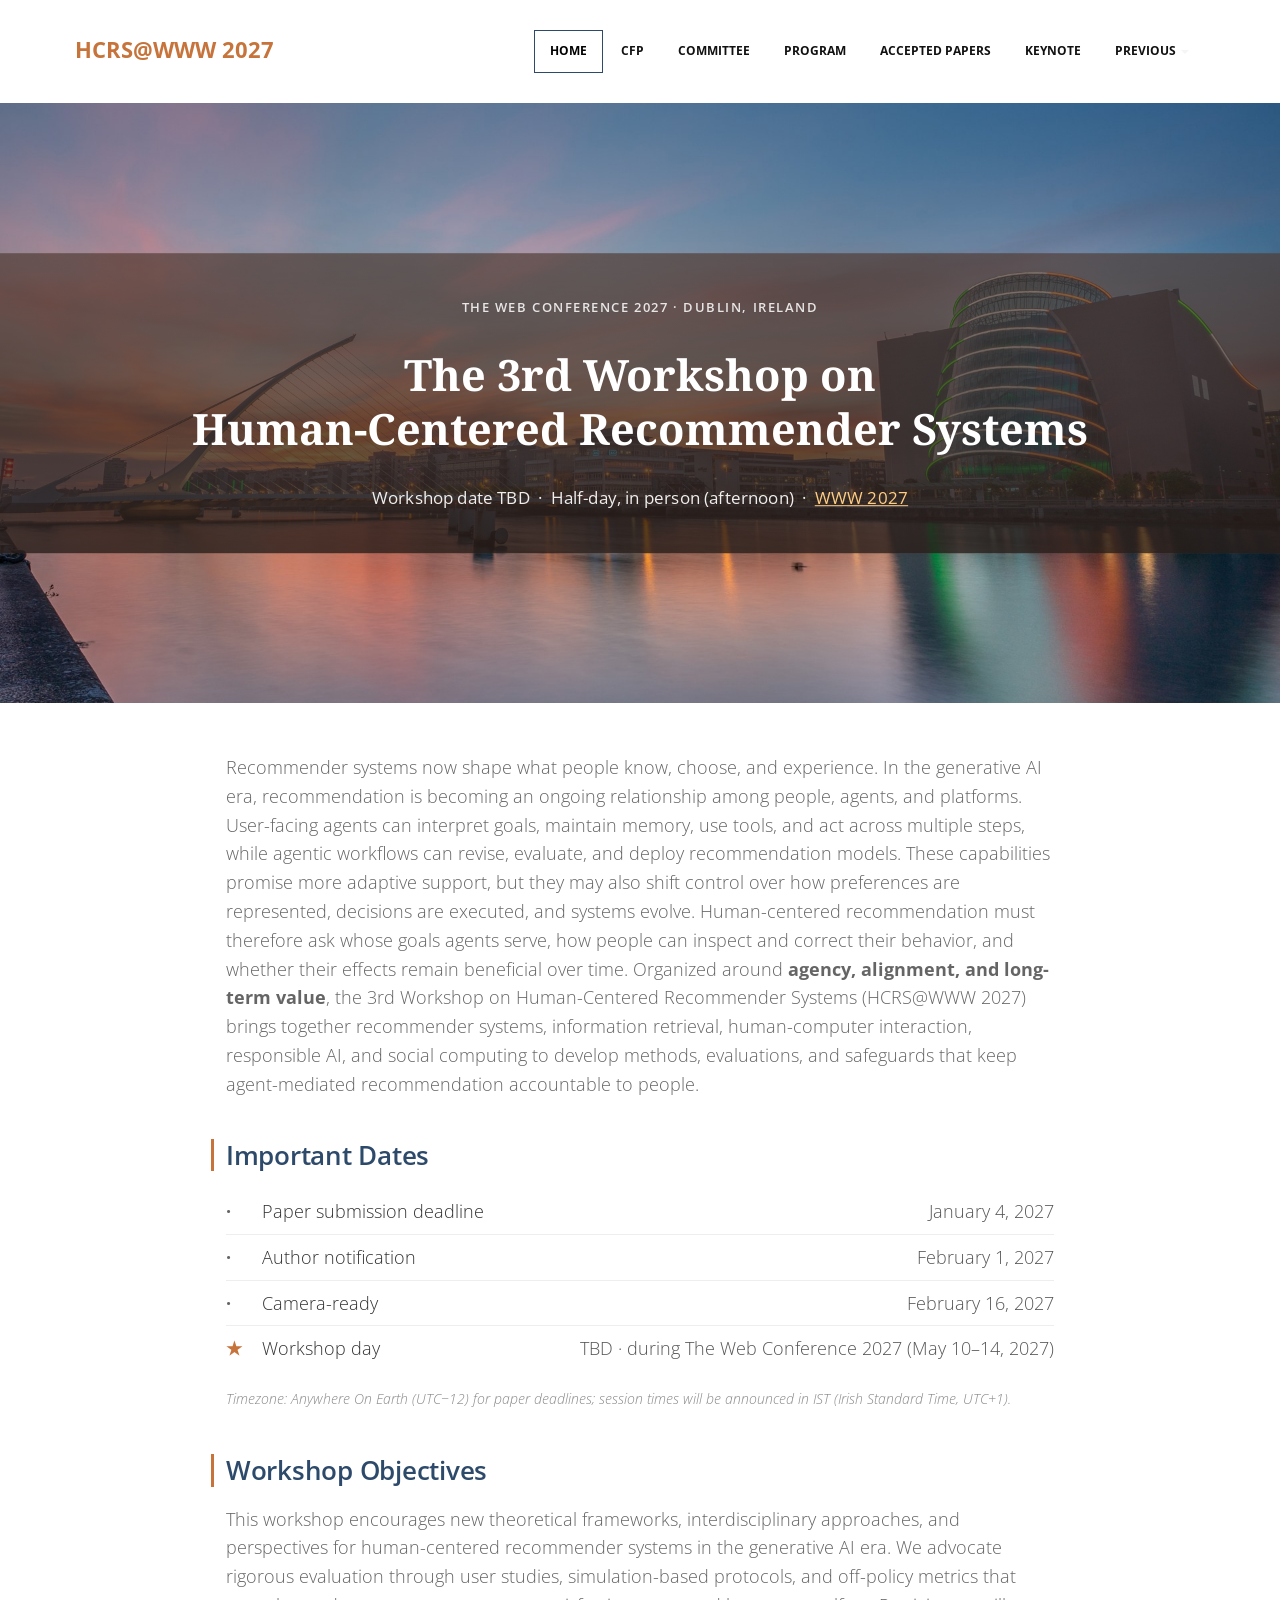
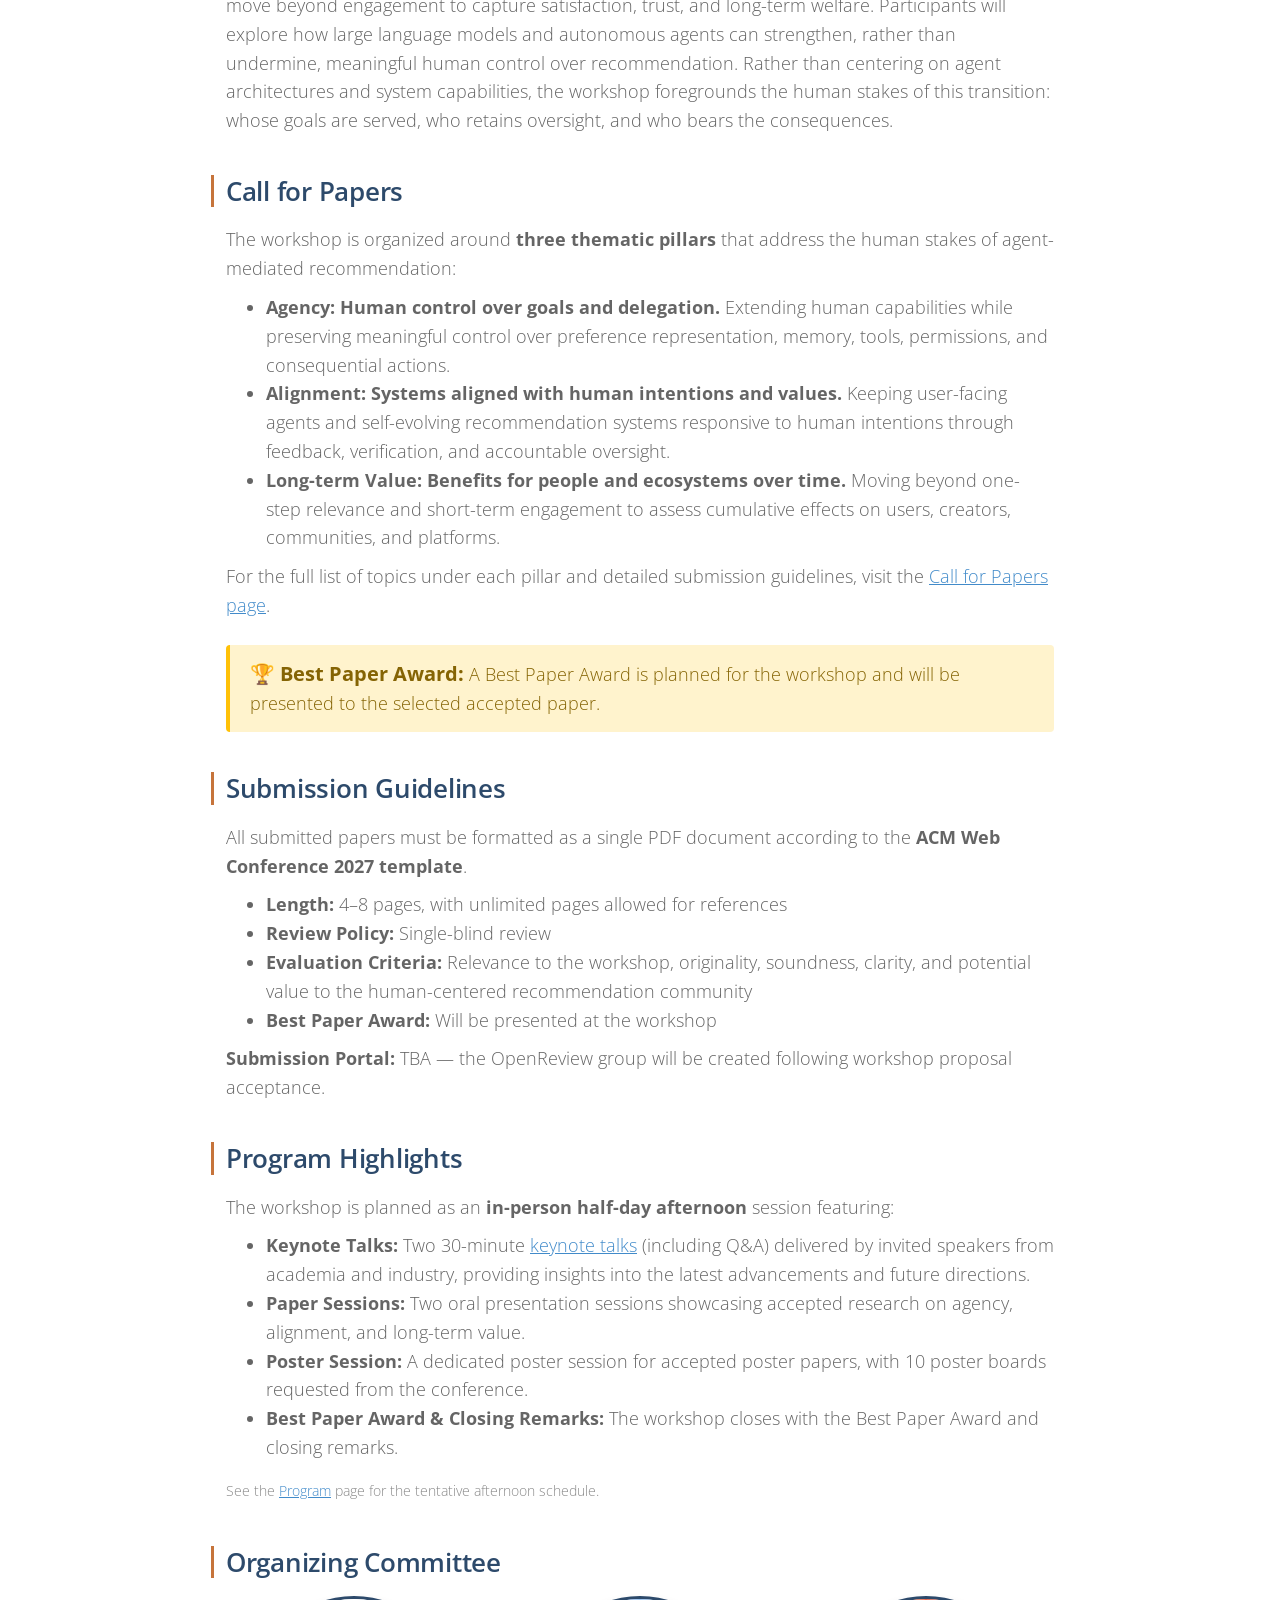
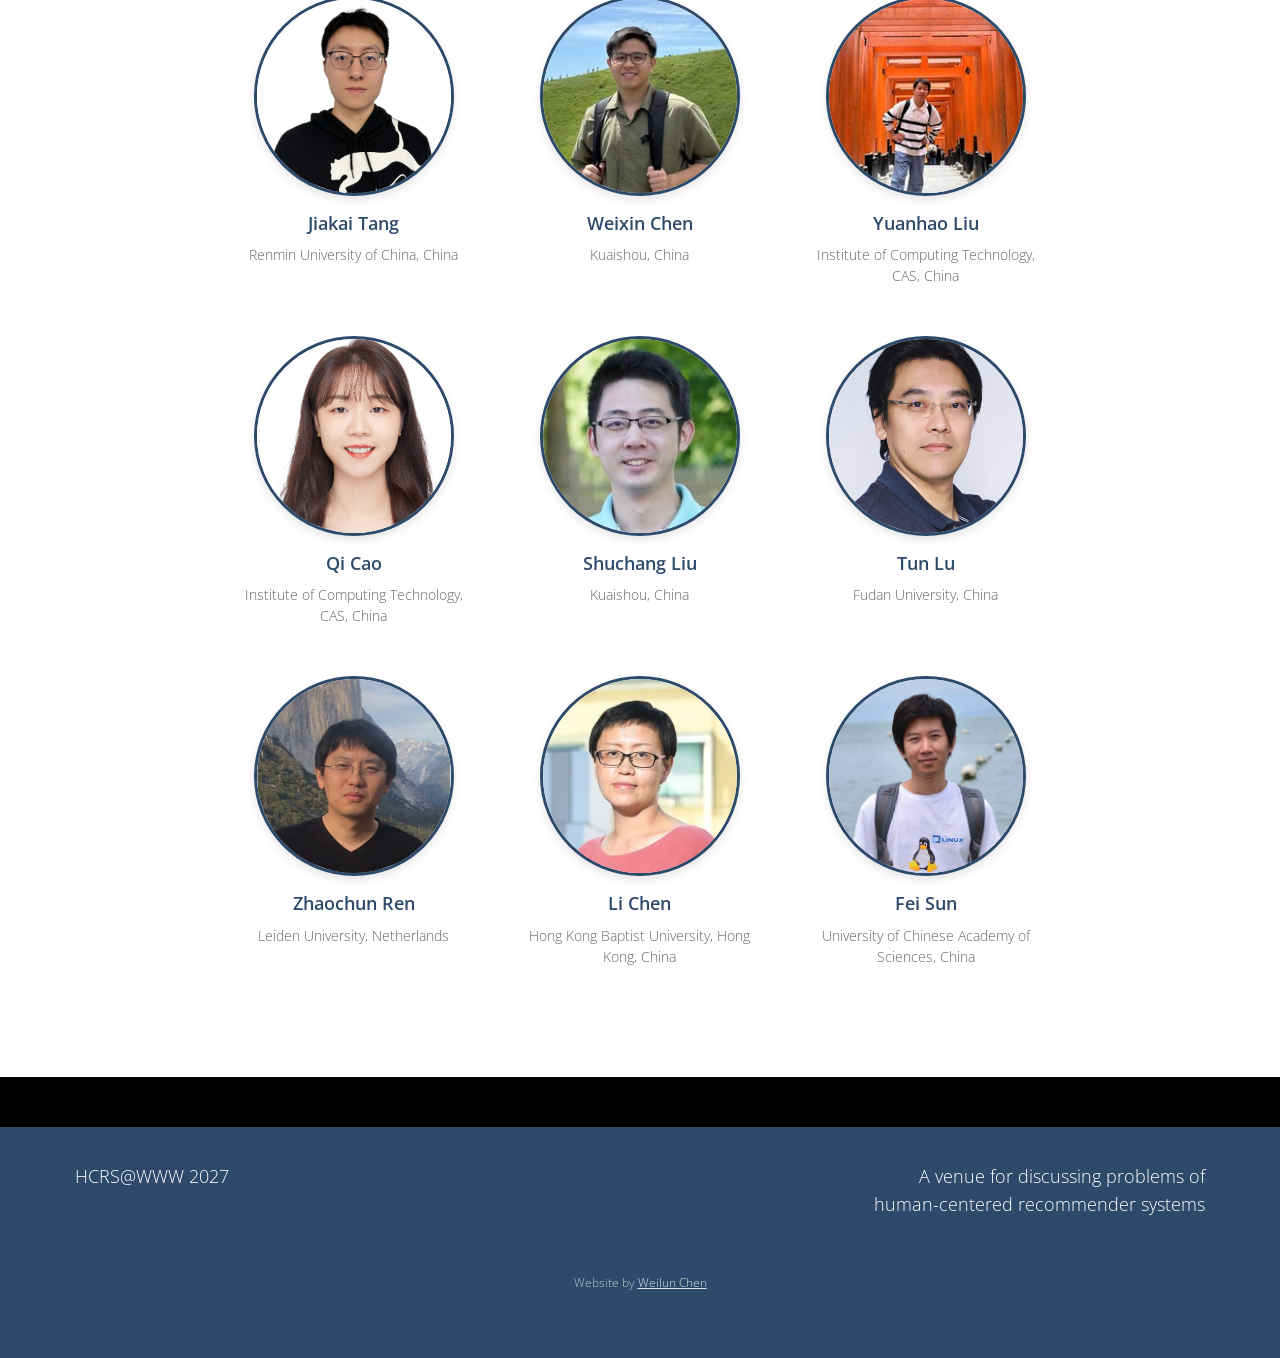
==== index.html @ 9222cc3f "Align site with updated proposal: half-day afternoon format, two named keynotes, published deadlines" ====
<!DOCTYPE html>
<html lang="en">

<head>
	<meta charset="utf-8">
	<title>HCRS@WWW 2027 - The 3rd Workshop on Human-Centered Recommender Systems</title>
	<meta name="viewport" content="width=device-width, initial-scale=1.0" />
	<meta name="robots" content="noindex, nofollow" />
	<meta name="description" content="The 3rd Workshop on Human-Centered Recommender Systems (HCRS@WWW 2027), a proposed in-person half-day afternoon workshop at The Web Conference 2027, May 10-14 2027, Dublin, Ireland. Topics: agency, alignment, and long-term value." />
	<meta name="author" content="HCRS@WWW 2027" />
	<meta property="og:title" content="HCRS@WWW 2027 - The 3rd Workshop on Human-Centered Recommender Systems" />
	<meta property="og:description" content="An in-person half-day afternoon workshop at The Web Conference 2027 in Dublin, Ireland, organized around agency, alignment, and long-term value in human-centered recommendation." />
	<meta property="og:type" content="website" />
	<meta property="og:url" content="https://hcrs2027.github.io/" />
	<meta property="og:image" content="https://hcrs2027.github.io/img/hero-beckett-bridge-dusk-full.jpg" />
	<link rel="icon" href="favicon.ico" type="image/x-icon">
	<!-- css -->
	<link rel="preconnect" href="https://fonts.googleapis.com">
	<link rel="preconnect" href="https://fonts.gstatic.com" crossorigin>
	<link rel="stylesheet" media="print" onload="this.media='all'"
		href="https://fonts.googleapis.com/css2?family=Noto+Serif:ital,wght@0,400;0,700;1,400&family=Open+Sans:wght@400;600;700&display=swap">
	<noscript><link rel="stylesheet" href="https://fonts.googleapis.com/css2?family=Noto+Serif:ital,wght@0,400;0,700;1,400&family=Open+Sans:wght@400;600;700&display=swap"></noscript>
	<link href="css/bootstrap.min.css" rel="stylesheet" />
	<link href="css/fancybox/jquery.fancybox.css" rel="stylesheet">
	<link href="css/flexslider.css" rel="stylesheet" />
	<link href="css/style.css" rel="stylesheet" />


</head>

<body class="page-home">
	<div id="wrapper">
		<!-- start header -->
		<header>
			<div class="navbar navbar-default navbar-static-top">
				<div class="container">
					<div class="navbar-header">
						<button type="button" class="navbar-toggle" data-toggle="collapse"
							data-target=".navbar-collapse">
							<span class="icon-bar"></span>
							<span class="icon-bar"></span>
							<span class="icon-bar"></span>
						</button>
						<a class="navbar-brand" href="index.html" style="color: #C6743B;">HCRS@WWW 2027</a>
					</div>
					<div class="navbar-collapse collapse ">
						<ul class="nav navbar-nav">
							<li class="active"><a href="index.html">Home</a></li>
							<li><a href="cfp.html">CfP</a></li>
							<li><a href="committee.html">Committee</a></li>

							<li><a href="program.html">Program</a></li>
							<li><a href="papers.html">Accepted Papers</a></li>
							<li><a href="keynote.html">Keynote</a></li>
							<li class="dropdown">
								<a href="#" class="dropdown-toggle" data-toggle="dropdown">Previous <b
										class="caret"></b></a>
								<ul class="dropdown-menu">
									<li><a href="https://hcrec.github.io/" target="_blank">2nd HCRS@WWW 2026</a></li>
									<li><a href="https://human-centeredrec.github.io/" target="_blank">1st
											HCRS@WWW 2025</a></li>
								</ul>
							</li>
						</ul>
					</div>
				</div>
			</div>
		</header>
		<!-- end header -->
		<section id="featured">

			<!-- Static Image Hero -->
			<div id="hero-image" class="hero-container">
				<img src="img/hero-beckett-bridge-dusk-full.jpg"
					alt="Samuel Beckett Bridge, Dublin" />
				<div class="hero-overlay">
					<div class="hero-content">
						<p class="hero-eyebrow">The Web Conference 2027 &middot; Dublin, Ireland</p>
						<h1 class="hero-title">The 3rd Workshop on<br>Human-Centered Recommender Systems</h1>
						<p class="hero-lead">Workshop date TBD &nbsp;&middot;&nbsp; Half-day, in person (afternoon) &nbsp;&middot;&nbsp; <a href="https://www2027.thewebconf.org/">WWW 2027</a></p>
					</div>
				</div>
			</div>
			<!-- end hero image -->

		</section>
		<section id="content">
			<div class="container">

				<div class="row">
					<div class="col-lg-12">
						<!-- Overview -->
						<div class="content-section" style="margin-bottom: 40px;">
							<p>
								Recommender systems now shape what people know, choose, and
								experience. In the generative AI era, recommendation is becoming
								an ongoing relationship among people, agents, and platforms.
								User-facing agents can interpret goals, maintain memory, use
								tools, and act across multiple steps, while agentic workflows can
								revise, evaluate, and deploy recommendation models. These
								capabilities promise more adaptive support, but they may also
								shift control over how preferences are represented, decisions are
								executed, and systems evolve. Human-centered recommendation must
								therefore ask whose goals agents serve, how people can inspect and
								correct their behavior, and whether their effects remain beneficial
								over time. Organized around <strong>agency, alignment, and
								long-term value</strong>, the 3rd Workshop on Human-Centered
								Recommender Systems (HCRS@WWW 2027) brings together recommender
								systems, information retrieval, human-computer interaction,
								responsible AI, and social computing to develop methods,
								evaluations, and safeguards that keep agent-mediated
								recommendation accountable to people.
							</p>
						</div>

						<!-- Important Dates -->
						<div class="content-section" style="margin-bottom: 40px;">
							<h2>Important Dates</h2>
							<ul class="dates-list">
								<li class="dates-list__item">
									<span class="dates-list__icon">&middot;</span>
									<span class="dates-list__label">Paper submission deadline</span>
									<span class="dates-list__value">January 4, 2027</span>
								</li>
								<li class="dates-list__item">
									<span class="dates-list__icon">&middot;</span>
									<span class="dates-list__label">Author notification</span>
									<span class="dates-list__value">February 1, 2027</span>
								</li>
								<li class="dates-list__item">
									<span class="dates-list__icon">&middot;</span>
									<span class="dates-list__label">Camera-ready</span>
									<span class="dates-list__value">February 16, 2027</span>
								</li>
								<li class="dates-list__item dates-list__item--star">
									<span class="dates-list__icon">&#9733;</span>
									<span class="dates-list__label">Workshop day</span>
									<span class="dates-list__value">TBD &middot; during The Web Conference 2027 (May 10&ndash;14, 2027)</span>
								</li>
							</ul>
							<p class="dates-note">
								<em>Timezone: Anywhere On Earth (UTC&minus;12) for paper deadlines; session times will be announced in IST (Irish Standard Time, UTC+1).</em>
							</p>
						</div>

						<!-- Workshop Objectives -->
						<div class="content-section" style="margin-bottom: 40px;">
							<h2>Workshop Objectives</h2>
							<p>
								This workshop encourages new theoretical frameworks,
								interdisciplinary approaches, and perspectives for human-centered
								recommender systems in the generative AI era. We advocate rigorous
								evaluation through user studies, simulation-based protocols, and
								off-policy metrics that move beyond engagement to capture
								satisfaction, trust, and long-term welfare. Participants will
								explore how large language models and autonomous agents can
								strengthen, rather than undermine, meaningful human control over
								recommendation. Rather than centering on agent architectures and
								system capabilities, the workshop foregrounds the human stakes of
								this transition: whose goals are served, who retains oversight, and
								who bears the consequences.
							</p>
						</div>

						<!-- Call for Papers -->
						<div class="content-section" style="margin-bottom: 40px;">
							<h2>Call for Papers</h2>
							<p>
								The workshop is organized around <strong>three thematic
								pillars</strong> that address the human stakes of
								agent-mediated recommendation:
							</p>

							<ul>
								<li>
									<strong>Agency: Human control over goals and delegation.</strong>
									Extending human capabilities while preserving meaningful
									control over preference representation, memory, tools,
									permissions, and consequential actions.
								</li>
								<li>
									<strong>Alignment: Systems aligned with human intentions and values.</strong>
									Keeping user-facing agents and self-evolving recommendation
									systems responsive to human intentions through feedback,
									verification, and accountable oversight.
								</li>
								<li>
									<strong>Long-term Value: Benefits for people and ecosystems over time.</strong>
									Moving beyond one-step relevance and short-term engagement
									to assess cumulative effects on users, creators, communities,
									and platforms.
								</li>
							</ul>

							<p>
								For the full list of topics under each pillar and detailed
								submission guidelines, visit the
								<a href="cfp.html" style="text-decoration: underline;">Call for Papers page</a>.
							</p>

							<div
								style="background-color: #fff3cd; border-left: 4px solid #ffc107; padding: 15px 20px; margin-top: 25px; border-radius: 4px;">
								<strong style="color: #856404; font-size: 1.1em;">🏆 Best Paper Award:</strong>
								<span style="color: #856404;"> A Best Paper Award is planned
									for the workshop and will be presented to the selected
									accepted paper.</span>
							</div>
						</div>

						<!-- Submission Guidelines -->
						<div class="content-section" style="margin-bottom: 40px;">
							<h2>Submission Guidelines</h2>
							<p>
								All submitted papers must be formatted as a single PDF document
								according to the <strong>ACM Web Conference 2027 template</strong>.
							</p>
							<ul>
								<li><strong>Length:</strong> 4&ndash;8 pages, with unlimited pages allowed for references</li>
								<li><strong>Review Policy:</strong> Single-blind review</li>
								<li><strong>Evaluation Criteria:</strong> Relevance to the workshop, originality, soundness, clarity, and potential value to the human-centered recommendation community</li>
								<li><strong>Best Paper Award:</strong> Will be presented at the workshop</li>
							</ul>
							<p>
								<strong>Submission Portal:</strong> TBA &mdash; the OpenReview
								group will be created following workshop proposal acceptance.
							</p>
						</div>

						<!-- Program Highlights -->
						<div class="content-section" style="margin-bottom: 40px;">
							<h2>Program Highlights</h2>
							<p>
								The workshop is planned as an <strong>in-person half-day
								afternoon</strong> session featuring:
							</p>
							<ul>
								<li>
									<strong>Keynote Talks:</strong> Two 30-minute <a href="keynote.html" style="text-decoration: underline;">keynote talks</a>
									(including Q&amp;A) delivered by invited speakers from
									academia and industry, providing insights into the
									latest advancements and future directions.
								</li>
								<li>
									<strong>Paper Sessions:</strong> Two oral presentation
									sessions showcasing accepted research on agency, alignment,
									and long-term value.
								</li>
								<li>
									<strong>Poster Session:</strong> A dedicated poster session
									for accepted poster papers, with 10 poster boards requested
									from the conference.
								</li>
								<li>
									<strong>Best Paper Award &amp; Closing Remarks:</strong>
									The workshop closes with the Best Paper Award and
									closing remarks.
								</li>
							</ul>
							<p style="color: #888; font-size: 14px; margin-top: 15px;">
								See the <a href="program.html" style="text-decoration: underline;">Program</a>
								page for the tentative afternoon schedule.
							</p>
						</div>

						<!-- Organizing Committee -->
						<div class="content-section" style="margin-bottom: 40px;">
							<h2>Organizing Committee</h2>

							<style>
								.committee-member {
									text-align: center;
									margin-bottom: 40px;
									padding: 0 15px;
								}

								.committee-member a {
									text-decoration: none;
									display: block;
									transition: transform 0.3s ease;
								}

								.committee-member a:hover {
									transform: translateY(-5px);
								}

								.committee-photo {
									width: 200px !important;
									height: 200px !important;
									min-width: 200px;
									min-height: 200px;
									max-width: 200px;
									max-height: 200px;
									border-radius: 50%;
									object-fit: cover;
									object-position: center;
									margin: 0 auto 15px;
									display: block;
									border: 3px solid #2d4a6b;
									box-shadow: 0 4px 8px rgba(0, 0, 0, 0.1);
									transition: box-shadow 0.3s ease;
								}

								.committee-member a:hover .committee-photo {
									box-shadow: 0 6px 12px rgba(45, 74, 107, 0.3);
								}

								.committee-name {
									color: #2d4a6b;
									font-size: 18px;
									font-weight: 600;
									margin-bottom: 8px;
									line-height: 1.4;
								}

								.committee-affiliation {
									color: #666;
									font-size: 14px;
									line-height: 1.5;
								}
							</style>

							<!-- Row 1: 3 members -->
							<div class="row" style="margin-bottom: 10px;">
								<div class="col-md-4">
									<div class="committee-member">
										<a href="https://scholar.google.com/citations?user=7kB-4sEAAAAJ&amp;hl=en" target="_blank">
											<img src="tjk.png" alt="Jiakai Tang" class="committee-photo" onerror="this.src='img/avatar.png'">
											<div class="committee-name">Jiakai Tang</div>
											<div class="committee-affiliation">Renmin University of China, China</div>
										</a>
									</div>
								</div>
							<div class="col-md-4">
								<div class="committee-member">
									<a href="https://weixinchen.com/" target="_blank">
										<img src="weixinchen.jpg" alt="Weixin Chen" class="committee-photo" onerror="this.src='img/avatar.png'">
										<div class="committee-name">Weixin Chen</div>
										<div class="committee-affiliation">Kuaishou, China</div>
									</a>
								</div>
							</div>
							<div class="col-md-4">
								<div class="committee-member">
									<a href="https://unitdan.github.io/" target="_blank">
										<img src="yuanhaoliu.jpg" alt="Yuanhao Liu" class="committee-photo" onerror="this.src='img/avatar.png'">
										<div class="committee-name">Yuanhao Liu</div>
										<div class="committee-affiliation">Institute of Computing Technology, CAS, China</div>
									</a>
								</div>
							</div>
							</div>

							<!-- Row 2: 3 members -->
							<div class="row" style="margin-bottom: 10px;">
								<div class="col-md-4">
									<div class="committee-member">
										<a href="https://caoqi92.github.io/" target="_blank">
											<img src="cq2.png" alt="Qi Cao" class="committee-photo" onerror="this.src='img/avatar.png'">
											<div class="committee-name">Qi Cao</div>
											<div class="committee-affiliation">Institute of Computing Technology, CAS, China</div>
										</a>
									</div>
								</div>
								<div class="col-md-4">
									<div class="committee-member">
										<a href="https://scholar.google.com/citations?user=kivnB4QAAAAJ&amp;hl=en" target="_blank">
											<img src="lsc.jpg" alt="Shuchang Liu" class="committee-photo" onerror="this.src='img/avatar.png'">
											<div class="committee-name">Shuchang Liu</div>
											<div class="committee-affiliation">Kuaishou, China</div>
										</a>
									</div>
								</div>
							<div class="col-md-4">
								<div class="committee-member">
									<a href="https://scholar.google.com/citations?user=VYEL_GQAAAAJ&amp;hl=en" target="_blank">
										<img src="tunlu.jpg" alt="Tun Lu" class="committee-photo" onerror="this.src='img/avatar.png'">
										<div class="committee-name">Tun Lu</div>
										<div class="committee-affiliation">Fudan University, China</div>
									</a>
								</div>
							</div>
							</div>

						<!-- Row 3: 3 members -->
						<div class="row">
							<div class="col-md-4">
								<div class="committee-member">
									<a href="https://scholar.google.com/citations?user=fPcIPt0AAAAJ&amp;hl=en" target="_blank">
										<img src="renzhaochun.png" alt="Zhaochun Ren" class="committee-photo" onerror="this.src='img/avatar.png'">
										<div class="committee-name">Zhaochun Ren</div>
										<div class="committee-affiliation">Leiden University, Netherlands</div>
									</a>
								</div>
							</div>
							<div class="col-md-4">
								<div class="committee-member">
									<a href="https://scholar.google.com/citations?user=1kIvpVQAAAAJ&amp;hl=en" target="_blank">
										<img src="chenli.jpeg" alt="Li Chen" class="committee-photo" onerror="this.src='img/avatar.png'">
										<div class="committee-name">Li Chen</div>
										<div class="committee-affiliation">Hong Kong Baptist University, Hong Kong, China</div>
									</a>
								</div>
							</div>
							<div class="col-md-4">
								<div class="committee-member">
									<a href="https://ofey.me/" target="_blank">
										<img src="ofey.jpg" alt="Fei Sun" class="committee-photo" onerror="this.src='img/avatar.png'">
										<div class="committee-name">Fei Sun</div>
										<div class="committee-affiliation">University of Chinese Academy of Sciences, China</div>
									</a>
								</div>
							</div>
						</div>

						</div>

					</div>
				</div>
			</div>
		</section>
		<footer>
			<div id="sub-footer">
				<div class="container">
			<div class=" row">
					<div class="col-lg-6">
						<div class="copyright">
							<p style="margin: 0; padding: 20px 0; font-size: 18px; color: #fff;">
								HCRS@WWW 2027
							</p>
						</div>
					</div>
					<div class="col-lg-6">
						<div style="text-align: right; padding: 20px 0;">
							<p style="margin: 0; font-size: 18px; color: #fff;">
								A venue for discussing problems of<br> human-centered recommender systems
							</p>
						</div>
					</div>
				</div>
			<div class="row">
				<div class="col-lg-12">
						<p style="margin: 0; padding: 0 0 15px 0; font-size: 12px; color: rgba(255,255,255,0.7); text-align: center;">
							Website by <a href="https://ch3nweilun.github.io/" style="color: rgba(255,255,255,0.85); text-decoration: underline;">Weilun Chen</a>
						</p>
				</div>
			</div>
			</div>
	</div>
	</footer>
	</div>
	<a href="#" class="scrollup"><i class="fa fa-angle-up active"></i></a>
	<!-- javascript
    ================================================== -->
	<!-- Placed at the end of the document so the pages load faster -->
	<script src="js/jquery.js"></script>
	<script src="js/jquery.easing.1.3.js"></script>
	<script src="js/bootstrap.min.js"></script>
	<script src="js/jquery.fancybox.pack.js"></script>
	<script src="js/jquery.fancybox-media.js"></script>
	<script src="js/jquery.flexslider.js"></script>
	<script src="js/animate.js"></script>
	<script src="js/custom.js"></script>
</body>

</html>
---- css/style.css ----
/*
Author URI: http://webthemez.com/
Note: 
Licence under Creative Commons Attribution 3.0 
Do not remove the back-link in this web template 
-------------------------------------------------------*/

@import url('font-awesome.css');
@import url('animate.css');

body {
	font-family:'Open Sans', Arial, sans-serif;
	font-size:18px;
	font-weight:300;
	line-height:1.6em;
	color:#656565;
}

a:active {
	outline:0;
}

.clear {
	clear:both;
}

h1, h2, h3, h4, h5, h6 {
	font-family:'Open Sans', Arial, sans-serif;
	line-height:1.25em;
	color:#2d4a6b;
	margin-bottom: 18px;
}
h1 { font-weight: 700; }
h2 {
	font-weight: 600;
	font-size: 26px;
	letter-spacing: -0.01em;
}
h3 { font-weight: 600; font-size: 20px; }
h4, h5, h6 { font-weight: 700; }

/* Orange as accent: 3px left rule on section headings inside .content-section */
.content-section > h2 {
	border-left: 3px solid #C6743B;
	padding-left: 12px;
	margin-left: -15px;
}
 
.container {
	padding:0 20px 0 20px;
	position:relative;
}

#wrapper{
	width:100%;
	margin:0;	
	padding:0;
}

.row,.row-fluid {
	margin-bottom:30px;
}

.row .row,.row-fluid .row-fluid{
	margin-bottom:30px;
}

.row.nomargin,.row-fluid.nomargin {
	margin-bottom:0;
}

img.img-polaroid {
	margin:0 0 20px 0;
}
.img-box {
	max-width:100%;
}
/*  Header
==================================== */
 
header .navbar {
    margin-bottom: 0;
}

.navbar-default {
    border: none;
}

.navbar-brand {
    color: #2d4a6b;
	text-transform: none;
    font-size: 22px;
    font-weight: 700;
    line-height: 1em;
	letter-spacing: 0;
    margin-top: 20px;
    padding: 0 0 0 15px;
}
.navbar-default .navbar-brand{
color: #2d4a6b;
}
.navbar-default .navbar-brand:hover,
.navbar-default .navbar-brand:focus {
color: #2d4a6b;
}

header .navbar-collapse  ul.navbar-nav {
    float: right;
    margin-right: 0;
}

header .navbar-default{
    background-color: #fff;
	border-bottom: none;
}

header .nav li a:hover,
header .nav li a:focus,
header .nav li.active a,
header .nav li.active a:hover,
header .nav li a.dropdown-toggle:hover,
header .nav li a.dropdown-toggle:focus,
header .nav li.active ul.dropdown-menu li a:hover,
header .nav li.active ul.dropdown-menu li.active a{
    -webkit-transition: all .3s ease;
    -moz-transition: all .3s ease;
    -ms-transition: all .3s ease;
    -o-transition: all .3s ease;
    transition: all .3s ease;
}


header .navbar-default .navbar-nav > .open > a,
header .navbar-default .navbar-nav > .open > a:hover,
header .navbar-default .navbar-nav > .open > a:focus {
    -webkit-transition: all .3s ease;
    -moz-transition: all .3s ease;
    -ms-transition: all .3s ease;
    -o-transition: all .3s ease;
    transition: all .3s ease;
}


header .navbar {
    min-height: 70px; 
	padding:18px 0;
}

header .navbar-nav > li  {
    padding-bottom: 12px;
    padding-top: 12px;
}

header  .navbar-nav > li > a {
    padding-bottom: 6px;
    padding-top: 5px;
    margin-left: 2px;
    line-height: 30px;
	font-weight: 700;
    -webkit-transition: all .3s ease;
    -moz-transition: all .3s ease;
    -ms-transition: all .3s ease;
    -o-transition: all .3s ease;
    transition: all .3s ease;
}

header .navbar-nav > li > a:hover {
    background-color: #FFCE85 !important;
    border-radius: 4px;
}


.dropdown-menu li a:hover {
    color: #fff !important;
}

header .nav .caret {
    border-bottom-color: #f5f5f5;
    border-top-color: #f5f5f5;
}
.navbar-default .navbar-nav > .active > a {
  background-color: #fff;
}
.navbar-default .navbar-nav > .active > a:hover,
.navbar-default .navbar-nav > .active > a:focus {
  background-color: #FFCE85 !important;
  border-radius: 4px;
}
.navbar-default .navbar-nav > .open > a {
  background-color:  #fff;
}
.navbar-default .navbar-nav > .open > a:hover,
.navbar-default .navbar-nav > .open > a:focus {
  background-color: #FFCE85 !important;
  border-radius: 4px;
}	
	

.dropdown-menu  {
    box-shadow: none;
    border-radius: 0;
	border: none;
}

.dropdown-menu li:last-child  {
	padding-bottom: 0 !important;
	margin-bottom: 0;
}

header .nav li .dropdown-menu  {
   padding: 0;
}

header .nav li .dropdown-menu li a {
   line-height: 28px;
   padding: 3px 12px;
}

/* --- menu --- */

header .navigation {
	float:right;
}

header ul.nav li {
	border:none;
	margin:0;
}

header ul.nav li a {	
	font-size:12px;
	border:none;
	font-weight:700;
	text-transform:uppercase;
}

header ul.nav li ul li a {	
	font-size:12px;
	border:none;
	font-weight:300;
	text-transform:uppercase;
}


.navbar .nav > li > a {
  color: #111;
  text-shadow: none;
  border: 1px solid rgba(255, 255, 255, 0) !important;
}

.navbar .nav a:hover {
	background-color: #FFCE85 !important;
	border-radius: 4px;
}

.navbar .nav > .active > a {
	background:none;
	font-weight:700;
}

.navbar .nav > .active > a:hover {
	background-color: #FFCE85 !important;
	border-radius: 4px;
	font-weight:700;
}

.navbar .nav > .active > a:active,.navbar .nav > .active > a:focus {
	background:none;
	outline:0;
	font-weight:700;
}

.navbar .nav li .dropdown-menu {
	z-index:2000;
}

header ul.nav li ul {
	margin-top:1px;
}
header ul.nav li ul li ul {
	margin:1px 0 0 1px;
}
.dropdown-menu .dropdown i {
	position:absolute;
	right:0;
	margin-top:3px;
	padding-left:20px;
}

.navbar .nav > li > .dropdown-menu:before {
  display: inline-block;
  border-right: none;
  border-bottom: none;
  border-left: none;
  border-bottom-color: none;
  content:none;
}
.navbar-default .navbar-nav>.active>a {
color: #000;
border:1px solid #2d4a6b !important;
}
.navbar-default .navbar-nav>.active>a:hover, .navbar-default .navbar-nav>.active>a:focus {
color: #000;
border:1px solid #2d4a6b !important;
background-color: #FFCE85 !important;
border-radius: 4px;
}


ul.nav li.dropdown a {
	z-index:1000;
	display:block;
}

 select.selectmenu {
	display:none;
}
.pageTitle{
color: #fff;
margin: 30px 0 3px;
display: inline-block;
}
 
#featured{
	width: 100%;
	background:#000;
	position:relative;
	margin:0;
	padding:0;
}

/*  Sliders
==================================== */
/* --- flexslider --- */

#featured .flexslider {
	padding:0;  
	background: #fff; 
	position: relative; 
	zoom: 1;
}
.flex-direction-nav .flex-prev{
left:0px; 
}
.flex-direction-nav .flex-next{ 
right:0px;
}
.flex-caption {zoom: 1;
bottom: 35px; background-color: rgba(0, 0, 0, 0.7); color: #fff; margin: 0; padding: 25px 25px 25px 30px; position: absolute; left: 10%; }
.flex-caption h3 {color: #fff; letter-spacing: 1px; margin-bottom: 8px; text-transform: uppercase;}
.flex-caption p {margin: 0 0 15px;}

/* --- Hero Image --- */
.hero-container {
	position: relative;
	width: 100%;
	overflow: hidden;
}

.hero-container img {
	width: 100%;
	height: auto;
	display: block;
}

.hero-overlay {
	position: absolute;
	top: 50%;
	left: 0;
	width: 100%;
	transform: translateY(-50%);
	display: flex;
	align-items: center;
	justify-content: center;
	padding: 40px 20px;
	background: linear-gradient(180deg, rgba(0,0,0,0.35) 0%, rgba(0,0,0,0.6) 100%);
}

.hero-content {
	text-align: center;
	width: 100%;
	max-width: 1200px;
}

.hero-eyebrow {
	color: rgba(255, 255, 255, 0.85);
	font-family: 'Open Sans', Arial, sans-serif;
	font-size: 13px;
	font-weight: 600;
	letter-spacing: 0.12em;
	text-transform: uppercase;
	margin: 0 0 14px 0;
}

.hero-title {
	color: #fff;
	font-family: 'Noto Serif', Georgia, serif;
	font-size: 2.4em;
	font-weight: 700;
	line-height: 1.25;
	letter-spacing: 0;
	text-transform: none;
	margin: 0;
	padding: 12px 20px;
	text-shadow: none;
	word-wrap: break-word;
	overflow-wrap: break-word;
}

.hero-lead {
	color: rgba(255, 255, 255, 0.92);
	font-size: 17px;
	font-weight: 400;
	margin: 16px 0 0 0;
	letter-spacing: 0.01em;
}
.hero-lead a { color: #FFCE85; text-decoration: underline; }

@media (max-width: 768px) {
	.hero-title {
		font-size: 1.6em;
		padding: 10px 15px;
		line-height: 1.3em;
	}
	.hero-eyebrow {
		font-size: 11px;
		letter-spacing: 0.1em;
	}
	.hero-lead {
		font-size: 14px;
	}
	.hero-overlay {
		padding: 30px 15px;
	}
}

.skill-home{
margin-bottom:50px;
}
.c1{
border: #ed5441 1px solid;
background:#ed5441;
}
.c2{
border: #24c4db 1px solid;
background:#24c4db;
}
.c3{
border: #2d4a6b 1px solid;
background:#2d4a6b;
}
.c4{
border: #609cec 1px solid;
background:#609cec;
}
.skill-home .icons {
padding: 30px 0 0 0;
width: 100px;
height: 100px;
color: #fff;
font-size: 42px;
font-size: 42px; 
text-align: center;
-ms-border-radius: 50%;
-moz-border-radius: 50%;
-webkit-border-radius: 50%;
border-radius: 50%;
display: inline-table;
}
.testimonial-solid {
padding: 50px 0 60px 0;
margin: 0 0 0 0;
background: #2d4a6b;
text-align: center;
}
.testi-icon-area {
text-align: center;
position: absolute;
top: -84px;
margin: 0 auto; 
width: 100%;
}
.testi-icon-area .quote {
padding: 15px 0 0 0;
margin: 0 0 0 0;
background: #ffffff;
text-align: center;
color: #2d4a6b;
display: inline-table;
width: 70px;
height: 70px;
-ms-border-radius: 50%;
-moz-border-radius: 50%;
-webkit-border-radius: 50%;
border-radius: 50%;
font-size: 42px; 
border: 1px solid #2d4a6b;
}

.testi-icon-area .carousel-inner { 
margin: 20px 0;
}
.carousel-indicators {
bottom: -30px;
}
/* Testimonial
----------------------------------*/
.testimonial-area {
padding: 0 0 0 0;
margin:0;
background: url(../img/low-poly01.jpg) fixed center center;
background-size: cover;
-webkit-background-size: cover;
-moz-background-size: cover;
-ms-background-size: cover;
}
.testimonial-solid p {
color: #ffffff;
font-size: 16px;
line-height: 30px;
font-style: italic;
} 
section.callaction {
	background:#fff;
	padding:50px 0 0 0;
}



/* Content
==================================== */

#content {
	position:relative;
	background:#fff;
	padding:50px 0 0px 0;
}

#content img {
	max-width:100%;
	height:auto;
}
 
.cta-text {
	text-align: center;
	margin-top:10px;
}


.big-cta .cta {
	margin-top:10px;
}
 
.box {
	width: 100%;
}
.box-gray  {
	background: #f8f8f8;
	padding: 20px 20px 30px;
}
.box-gray  h4,.box-gray  i {
	margin-bottom: 20px;
}
.box-bottom {
	padding: 20px 0;
	text-align: center;
}
.box-bottom a {
	color: #fff;
	font-weight: 700;
}
.box-bottom a:hover {
	color: #eee;
	text-decoration: none;
}


/* Bottom
==================================== */

#bottom {
	background:#fcfcfc;
	padding:50px 0 0;

}
/* twitter */
#twitter-wrapper {
    text-align: center;
    width: 70%;
    margin: 0 auto;
}
#twitter em {
    font-style: normal;
    font-size: 13px;
}

#twitter em.twitterTime a {
	font-weight:600;
}

#twitter ul {
    padding: 0;
	list-style:none;
}
#twitter ul li {
    font-size: 20px;
    line-height: 1.6em;
    font-weight: 300;
    margin-bottom: 20px;
    position: relative;
    word-break: break-word;
}


/* page headline
==================================== */

#inner-headline{
	background:#2d4a6b;
	position:relative;
	margin:0;
	padding:0;
	color:#fefefe;
}


#inner-headline .inner-heading h2 {
	color:#fff;
	margin:20px 0 0 0;
}

/* --- breadcrumbs --- */
#inner-headline ul.breadcrumb {
	margin:30px 0 0;
	float:left;
}

#inner-headline ul.breadcrumb li {
	margin-bottom:0;
	padding-bottom:0;
}
#inner-headline ul.breadcrumb li {
	font-size:13px;
	color:#fff;
}

#inner-headline ul.breadcrumb li i{
	color:#dedede;
}

#inner-headline ul.breadcrumb li a {
	color:#fff;
}

ul.breadcrumb li a:hover {
	text-decoration:none;
}

/* Forms
============================= */

/* --- contact form  ---- */
form#contactform input[type="text"] {
  width: 100%;
  border: 1px solid #f5f5f5;
  min-height: 40px;
  padding-left:20px;
  font-size:13px;
  padding-right:20px;
  -webkit-box-sizing: border-box;
     -moz-box-sizing: border-box;
          box-sizing: border-box;

}

form#contactform textarea {
border: 1px solid #f5f5f5;
  width: 100%;
  padding-left:20px;
  padding-top:10px;
  font-size:13px;
  padding-right:20px;
  -webkit-box-sizing: border-box;
     -moz-box-sizing: border-box;
          box-sizing: border-box;

}

form#contactform .validation {
	font-size:11px;
}

#sendmessage {
	border:1px solid #e6e6e6;
	background:#f6f6f6;
	display:none;
	text-align:center;
	padding:15px 12px 15px 65px;
	margin:10px 0;
	font-weight:600;
	margin-bottom:30px;

}

#sendmessage.show,.show  {
	display:block;
}
 
form#commentform input[type="text"] {
  width: 100%;
  min-height: 40px;
  padding-left:20px;
  font-size:13px;
  padding-right:20px;
  -webkit-box-sizing: border-box;
     -moz-box-sizing: border-box;
          box-sizing: border-box;
	-webkit-border-radius: 2px 2px 2px 2px;
		-moz-border-radius: 2px 2px 2px 2px;
			border-radius: 2px 2px 2px 2px;

}

form#commentform textarea {
  width: 100%;
  padding-left:20px;
  padding-top:10px;
  font-size:13px;
  padding-right:20px;
  -webkit-box-sizing: border-box;
     -moz-box-sizing: border-box;
          box-sizing: border-box;
	-webkit-border-radius: 2px 2px 2px 2px;
		-moz-border-radius: 2px 2px 2px 2px;
			border-radius: 2px 2px 2px 2px;
}


/* --- search form --- */
.search{
	float:right;
	margin:35px 0 0;
	padding-bottom:0;
}

#inner-headline form.input-append {
	margin:0;
	padding:0;
}



/*  Portfolio
================================ */

.work-nav #filters {
	margin: 0;
	padding: 0;
	list-style: none;
}

.work-nav #filters li {
	margin: 0 10px 30px 0;
	padding: 0;
	float:left;
}

.work-nav #filters li a {
	color: #7F8289;
	font-size: 16px;
	display: block;	
}

.work-nav #filters li a:hover {

}

.work-nav #filters li a.selected {
	color: #DE5E60;
}

#thumbs {
	margin: 0;
	padding: 0;	
}

#thumbs li {
	list-style-type: none;
}

.item-thumbs {
	position: relative;
	overflow: hidden;
	margin-bottom: 30px;
	cursor: pointer;
}

.item-thumbs a + img {
	width: 100%;	
}

.item-thumbs .hover-wrap {
	position: absolute;
	display: block;
	width: 100%;
	height: 100%;
	
	opacity: 0;
	filter: alpha(opacity=0);
	
	-webkit-transition: all 450ms ease-out 0s;	
	   -moz-transition: all 450ms ease-out 0s;
		 -o-transition: all 450ms ease-out 0s;
		    transition: all 450ms ease-out 0s;
		  
	-webkit-transform: rotateY(180deg) scale(0.5,0.5);
	   -moz-transform: rotateY(180deg) scale(0.5,0.5);
		-ms-transform: rotateY(180deg) scale(0.5,0.5);
		 -o-transform: rotateY(180deg) scale(0.5,0.5);
			transform: rotateY(180deg) scale(0.5,0.5);	
}

.item-thumbs:hover .hover-wrap,
.item-thumbs.active .hover-wrap {
	opacity: 1;
	filter: alpha(opacity=100);
	
	-webkit-transform: rotateY(0deg) scale(1,1);
	   -moz-transform: rotateY(0deg) scale(1,1);
		-ms-transform: rotateY(0deg) scale(1,1);
		 -o-transform: rotateY(0deg) scale(1,1);
		    transform: rotateY(0deg) scale(1,1);
}

.item-thumbs .hover-wrap .overlay-img {
	position: absolute;
	width: 90%;
height: 100%;
opacity: 0.80;
filter: alpha(opacity=80);
background: #2d4a6b;
}

.item-thumbs .hover-wrap .overlay-img-thumb {
	position: absolute;
	border-radius: 60px;
	top: 50%;
	left: 45%;
	margin: -16px 0 0 -16px;
	color: #fff;
	font-size: 32px;
	line-height: 1em;	
	opacity: 1;
	filter: alpha(opacity=100);
}
 
ul.portfolio-categ{
	margin:10px 0 30px 0;
	padding:0;
	float:left;
	list-style:none;
}

ul.portfolio-categ li{
margin: 0; 
float: left;
list-style: none;
font-size: 13px;
font-weight: 600;
border: 1px solid #D5D5D5;
margin-right: 15px;
}

ul.portfolio-categ li a{
	display:block;
	padding: 8px 20px;
	color:#353535;
}
ul.portfolio-categ li.active{

border: 1px solid #2d4a6b;
}
ul.portfolio-categ li.active a:hover, ul.portfolio-categ li a:hover,ul.portfolio-categ li a:focus,ul.portfolio-categ li a:active {
	text-decoration:none;
	outline:0; 
}
  #accordion-alt3 .panel-heading h4 {
font-size: 13px;
line-height: 28px;
}
.panel .panel-heading h4 {
font-weight: 400;
}
.panel-title {
margin-top: 0;
margin-bottom: 0;
font-size: 15px;
color: inherit;
}
.panel-group .panel {
margin-bottom: 0;
border-radius: 2px;
}
.panel {
margin-bottom: 18px;
background-color: #F4F4F4;
border: 1px solid transparent;
border-radius: 2px;
-webkit-box-shadow: 0 1px 1px rgba(0,0,0,0.05);
box-shadow: 0 1px 1px rgba(0,0,0,0.05);
}
#accordion-alt3 .panel-heading h4 a i {
font-size: 13px;
line-height: 18px;
width: 18px;
height: 18px;
margin-right: 5px;
color: #fff;
text-align: center;
border-radius: 50%;
margin-left: 6px;
background: #2d4a6b;
}  
.progress.pb-sm {
height: 6px!important;
}
.progress {
box-shadow: inset 0 0 2px rgba(0,0,0,.1);
}
.progress {
overflow: hidden;
height: 18px;
margin-bottom: 18px;
background-color: #f5f5f5;
border-radius: 2px;
-webkit-box-shadow: inset 0 1px 2px rgba(0,0,0,0.1);
box-shadow: inset 0 1px 2px rgba(0,0,0,0.1);
}
.progress .progress-bar.progress-bar-red {
background: #ed5441;
} 
.progress .progress-bar.progress-bar-green {
background: #51d466;
}
.progress .progress-bar.progress-bar-lblue {
background: #32c8de;
}
/* --- portfolio detail --- */
.top-wrapper {
	margin-bottom:20px;
}
.info-blocks {
margin-bottom: 15px;
}
.info-blocks i.icon-info-blocks {
float: left;
color: #777;
font-size: 30px;
min-width: 50px;
margin-top: 10px;
text-align: center;
}
.info-blocks .info-blocks-in {
padding: 0 10px;
overflow: hidden;
}
.info-blocks .info-blocks-in h3 {
color: #555;
font-size: 20px;
line-height: 28px;
margin:0px;
}
.info-blocks .info-blocks-in p {
font-size: 12px;
}
  
blockquote {
	font-size:16px;
	font-weight:400;
	font-family:'Noto Serif', serif;
	font-style:italic;
	padding-left:0;
	color:#a2a2a2;
	line-height:1.6em;
	border:none;
}

blockquote cite 							{ display:block; font-size:12px; color:#666; margin-top:10px; }
blockquote cite:before 					{ content:"\2014 \0020"; }
blockquote cite a,
blockquote cite a:visited,
blockquote cite a:visited 				{ color:#555; }

/* --- pullquotes --- */

.pullquote-left {
	display:block;
	color:#a2a2a2;
	font-family:'Noto Serif', serif;
	font-size:14px;
	line-height:1.6em;
	padding-left:20px;
}

.pullquote-right {
	display:block;
	color:#a2a2a2;
	font-family:'Noto Serif', serif;
	font-size:14px;
	line-height:1.6em;
	padding-right:20px;
}

/* --- button --- */
.btn{text-align: center;
background: #2d4a6b;
color: #fff;
}
.btn-theme {
	color: #fff;
}
.btn-theme:hover {
	color: #eee;
}

/* --- list style --- */

ul.general {
	list-style:none;
	margin-left:0;
}

ul.link-list{
	margin:0;
	padding:0;
	list-style:none;
}

ul.link-list li{
	margin:0;
	padding:2px 0 2px 0;
	list-style:none;
}
footer{
background:#000;
}
footer ul.link-list li a{
	color:#fff;
}
footer ul.link-list li a:hover {
	color:#eee;
}
/* --- Heading style --- */

h4.heading {
	font-weight:700;
}

.heading { margin-bottom: 30px; }

.heading {
	position: relative;
	
}


.widgetheading {
	width:100%;

	padding:0;
}

#bottom .widgetheading {
	position: relative;
	border-bottom: #e6e6e6 1px solid;
	padding-bottom: 9px;
}

aside .widgetheading {
	position: relative;
	border-bottom: #e9e9e9 1px solid;
	padding-bottom: 9px;
}

footer .widgetheading {
	position: relative;
}

footer .widget .social-network {
	position:relative;
}


#bottom .widget .widgetheading span, aside .widget .widgetheading span, footer .widget .widgetheading span {	
	position: absolute;
	width: 60px;
	height: 1px;
	bottom: -1px;
	right:0;

}
.box-area{
border: 1px solid #E7E7E7;
padding:0 15px;
padding-top: 41px;
margin-top: -42px;
}
/* --- Map --- */
.map{
	position:relative;
	margin-top:-50px;
	margin-bottom:40px;
}

.map iframe{
	width:100%;
	height:450px;
	border:none;
}

.map-grid iframe{
	width:100%;
	height:350px;
	border:none;
	margin:0 0 -5px 0;
	padding:0;
}

 
ul.team-detail{
	margin:-10px 0 0 0;
	padding:0;
	list-style:none;
}

ul.team-detail li{
	border-bottom:1px dotted #e9e9e9;
	margin:0 0 15px 0;
	padding:0 0 15px 0;
	list-style:none;
}

ul.team-detail li label {
	font-size:13px;
}

ul.team-detail li h4, ul.team-detail li label{
	margin-bottom:0;
}

ul.team-detail li ul.social-network {
	border:none;
	margin:0;
	padding:0;
}

ul.team-detail li ul.social-network li {
	border:none;	
	margin:0;
}
ul.team-detail li ul.social-network li i {
	margin:0;
}

 
.pricing-title{
	background:#fff;
	text-align:center;
	padding:10px 0 10px 0;
}

.pricing-title h3{
	font-weight:600;
	margin-bottom:0;
}

.pricing-offer{
	background: #fcfcfc;
	text-align: center;
	padding:40px 0 40px 0;
	font-size:18px;
	border-top:1px solid #e6e6e6;
	border-bottom:1px solid #e6e6e6;
}

.pricing-box.activeItem .pricing-offer{
	color:#fff;
}

.pricing-offer strong{
	font-size:78px;
	line-height:89px;
}

.pricing-offer sup{
	font-size:28px;
}

.pricing-container{
	background: #fff;
	text-align:center;
	font-size:14px;
}

.pricing-container strong{
color:#353535;
}

.pricing-container ul{
	list-style:none;
	padding:0;
	margin:0;
}

.pricing-container ul li{
	border-bottom: 1px solid #CFCFCF;
list-style: none;
padding: 15px 0 15px 0;
margin: 0 0 0 0;
color: #222;
}

.pricing-action{
	margin:0;
	background: #fcfcfc;
	text-align:center;
	padding:20px 0 30px 0;
}

.pricing-wrapp{
	margin:0 auto;
	width:100%;
	background:#fd0000;
}
 .pricing-box-item {
border: 1px solid #e6e6e6;
	background:#fcfcfc;
	position:relative;
	margin:0 0 20px 0;
	padding:0;
  -webkit-box-shadow: 0 2px 0 rgba(0,0,0,0.03);
  -moz-box-shadow: 0 2px 0 rgba(0,0,0,0.03);
  box-shadow: 0 2px 0 rgba(0,0,0,0.03);
  -webkit-box-sizing: border-box;
  -moz-box-sizing: border-box;
  box-sizing: border-box;
}

.pricing-box-item .pricing-heading {
	background: #fcfcfc;
	text-align: center;
	padding:0px 0 0px 0;
	display:block;
}
.pricing-box-item.activeItem .pricing-heading {
	background: #fcfcfc;
	text-align: center;
	padding:0px 0 1px 0;
	border-bottom:none;
	display:block;
	color:#fff;
}
.pricing-box-item.activeItem .pricing-heading h3 {
	 
}

.pricing-box-item .pricing-heading h3 strong {
	font-size:28px;
	font-weight:700;
	letter-spacing:-1px;
}
.pricing-box-item .pricing-heading h3 {
	font-size:32px;
	font-weight:300;
	letter-spacing:-1px;
}

.pricing-box-item .pricing-terms {
	text-align: center;
	background: #2d4a6b;
	display: block;
	overflow: hidden;
	padding: 11px 0 5px; 
}

.pricing-box-item .pricing-terms  h6 {
	font-style:italic;
	margin-top:10px;
	color:#fff;
	font-size:17px;
	font-family:'Noto Serif', serif;
}

.pricing-box-item .icon .price-circled {
    margin: 10px 10px 10px 0;
    display: inline-block !important;
    text-align: center !important;
    color: #fff;
    width: 68px;
    height: 68px;
	padding:12px;
    font-size: 16px;
	font-weight:700;
    line-height: 68px;
    text-shadow:none;
    cursor: pointer;
    background-color: #888;
    border-radius: 64px;
    -moz-border-radius: 64px;
    -webkit-border-radius: 64px;
}

.pricing-box-item  .pricing-action{
	margin:0;
	text-align:center;
	padding:30px 0 30px 0;
}
 
/* ===== Widgets ===== */

/* --- flickr --- */
.widget .flickr_badge {
	width:100%;
}
.widget .flickr_badge img { margin: 0 9px 20px 0; }

footer .widget .flickr_badge {
    width: 100%;
}
footer .widget .flickr_badge img {
    margin: 0 9px 20px 0;
}

.flickr_badge img {
    width: 50px;
    height: 50px;
    float: left;
	margin: 0 9px 20px 0;
}
 
/* --- Recent post widget --- */

.recent-post{
	margin:20px 0 0 0;
	padding:0;
	line-height:18px;
}

.recent-post h5 a:hover {
	text-decoration:none;
}

.recent-post .text h5 a {
	color:#353535;
}

  
footer{
	padding:50px 0 0 0;
	color:#f8f8f8;
}

footer a {
	color:#fff;
}

footer a:hover {
	color:#eee;
}

footer h1, footer h2, footer h3, footer h4, footer h5, footer h6{
	color:#fff;
}

footer address {
	line-height:1.6em;
}

footer h5 a:hover, footer a:hover {
	text-decoration:none;
}

ul.social-network {
	list-style:none;
	margin:0;
}

ul.social-network li {
	display:inline;
	margin: 0 5px;
}

#sub-footer{
	text-shadow:none;
	color:#f5f5f5;
	padding:0;
	padding-top:15px;
	padding-bottom:15px;
	margin:0;
	background: #2d4a6b;
}

#sub-footer p{
	margin:0;
	padding:0;
}

#sub-footer span{
	color:#f5f5f5;
}

.copyright {
	text-align:left;
	font-size:12px;
}

#sub-footer ul.social-network {
	float:right;
}

  

/* scroll to top */
.scrollup{
    position:fixed;
	width:32px;
	height:32px;
    bottom:0px;
    right:20px;
	background: #222;
	
}

a.scrollup {
	outline:0;
	text-align: center;
}

a.scrollup:hover,a.scrollup:active,a.scrollup:focus {
	opacity:1;
	text-decoration:none;
}
a.scrollup i {
	margin-top: 10px;
	color: #fff;
}
a.scrollup i:hover {
	text-decoration:none;
}



 
.absolute{
	position:absolute;
}

.relative{
	position:relative;
}

.aligncenter{
	text-align:center;
}

.aligncenter span{
	margin-left:0;
}

.floatright {
	float:right;
}

.floatleft {
	float:left;
}

.floatnone {
	float:none;
}

.aligncenter {
	text-align:center;
}
 
img.pull-left, .align-left{
	float:left;
	margin:0 15px 15px 0;
}

.widget img.pull-left {
	float:left;
	margin:0 15px 15px 0;
}

img.pull-right, .align-right {
	float:right;
	margin:0 0 15px 15px;
}

article img.pull-left, article .align-left{
	float:left;
	margin:5px 15px 15px 0;
}

article img.pull-right, article .align-right{
	float:right;
	margin:5px 0 15px 15px;
}
/* ============================= */

.clear-marginbot{
	margin-bottom:0;
}

.marginbot10{
	margin-bottom:10px;
}
.marginbot20{
	margin-bottom:20px;
}
.marginbot30{
	margin-bottom:30px;
}
.marginbot40{
	margin-bottom:40px;
}

.clear-margintop{
	margin-top:0;
}

.margintop10{
	margin-top:10px;
}

.margintop20{
	margin-top:20px;
}

.margintop30{
	margin-top:30px;
}

.margintop40{
	margin-top:40px;
}


/*  Media queries 
============================= */

@media (min-width: 768px) and (max-width: 979px) {

	a.detail{
		background:none;
		width:100%;
	}


	
	footer .widget form  input#appendedInputButton {
		  display: block;
		  width: 91%;
		  -webkit-border-radius: 4px 4px 4px 4px;
			 -moz-border-radius: 4px 4px 4px 4px;
				  border-radius: 4px 4px 4px 4px;
	}
	
	footer .widget form  .input-append .btn {
		  display: block;
		  width: 100%;
		  padding-right: 0;
		  padding-left: 0;
		  -webkit-box-sizing: border-box;
			 -moz-box-sizing: border-box;
				  box-sizing: border-box;
				  margin-top:10px;
	}

	ul.related-folio li{
		width:156px;
		margin:0 20px 0 0;
	}	
}

@media (max-width: 767px) {

  body {
    padding-right: 0;
    padding-left: 0;
  }
	.navbar-brand {
		margin-top: 10px;
		border-bottom: none;
	}
	.navbar-header {
		margin-top: 20px;
		border-bottom: none;
	}
	
	.navbar-nav {
		border-top: none;
		float: none;
		width: 100%;
	}
.navbar .nav > .active > a {
background: none;
font-weight: 700;
color: #1B1B1B;
}
.navbar .nav > .active > a:hover {
background-color: #FFCE85 !important;
border-radius: 4px;
font-weight: 700;
color: #1B1B1B;
}
	header .navbar-nav > li {
padding-bottom: 13px;
padding-top: 12px;
}
	header .nav li .dropdown-menu  {
		margin-top: 0;
	}

	.dropdown-menu {
	  position: absolute;
	  top: 0;
	  left: 40px;
	  z-index: 1000;
	  display: none;
	  float: left;
	  min-width: 160px;
	  padding: 5px 0;
	  margin: 2px 0 0;
	  font-size: 13px;
	  list-style: none;
	  background-color: #fff;
	  background-clip: padding-box;
	  border: 1px solid #f5f5f5;
	  border: 1px solid rgba(0, 0, 0, .15);
	  border-radius: 0;
	  -webkit-box-shadow: 0 6px 12px rgba(0, 0, 0, .175);
			  box-shadow: 0 6px 12px rgba(0, 0, 0, .175);
	}
	

	
	.navbar-collapse.collapse  {
		border: none;
		overflow: hidden;
	}

	
	.box {
		border-bottom:1px solid #e9e9e9;
		padding-bottom:20px;
	}

	#featured .flexslider .slide-caption {
		width: 90%; 
		padding: 2%; 
		position: absolute; 
		left: 0; 
		bottom: -40px; 
	}


	#inner-headline .breadcrumb {
		float:left;
		clear:both;
		width:100%;
	}

	.breadcrumb > li {
		font-size:13px;
	}

	
	ul.portfolio li article a i.icon-48{
		width:20px;
		height:20px;
		font-size:16px;
		line-height:20px;
	}


	.left-sidebar{
		border-right:none;
		padding:0 0 0 0;
		border-bottom: 1px dotted #e6e6e6;
		padding-bottom:10px;
		margin-bottom:40px;
	}
	
	.right-sidebar{
		margin-top:30px;
		border-left:none;
		padding:0 0 0 0;
	}
	
	
	footer .col-lg-1, footer .col-lg-2, footer .col-lg-3, footer .col-lg-4, footer .col-lg-5, footer .col-lg-6, 
	footer .col-lg-7, footer .col-lg-8, footer .col-lg-9, footer .col-lg-10, footer .col-lg-11, footer .col-lg-12{
		margin-bottom:20px;
	}

	#sub-footer ul.social-network {
		float:left;
	}
	

	
  [class*="span"] {
		margin-bottom:20px;
  }

}

@media (max-width: 480px) {
	.hero-title {
		font-size: 1.1em;
		padding: 8px;
		letter-spacing: 0.5px;
		line-height: 1.2em;
	}
	.hero-overlay {
		padding: 15px 8px;
	}
	.hero-content {
		padding: 0 5px;
	}
	
	.bottom-article a.pull-right {
		float:left;
		margin-top:20px;
	}


	.search{
		float:left;
	}

	.flexslider .flex-caption {
		display:none;
	}


	.cta-text {
		margin:0 auto;
		text-align:center;	
	}
	
	ul.portfolio li article a i{
		width:20px;
		height:20px;
		font-size:14px;
	}


}

 

/* ==========================================================================
   HCRS 2027 Path-A additions (2026-09-21)
   ========================================================================== */

/* A3 · Comfortable measure for body copy; committee grid opts out via --wide */
.content-section {
	max-width: 46em;
	margin-left: auto;
	margin-right: auto;
}
.content-section.content-section--wide {
	max-width: none;
}

/* A6 · Important Dates with status icons */
.dates-list { list-style: none; padding-left: 0; margin: 0; }
.dates-list__item {
	display: grid;
	grid-template-columns: 24px 1fr auto;
	align-items: baseline;
	gap: 12px;
	padding: 8px 0;
	border-bottom: 1px solid #eee;
}
.dates-list__item:last-child { border-bottom: none; }
.dates-list__icon { font-weight: 700; }
.dates-list__item--star .dates-list__icon { color: #C6743B; }
.dates-list__item--tba .dates-list__icon { color: #bbb; }
.dates-list__item--done .dates-list__icon { color: #28a745; }
.dates-list__item--tba .dates-list__value { color: #999; font-style: italic; }
.dates-list__label { color: #333; }
.dates-list__value { color: #555; font-variant-numeric: tabular-nums; text-align: right; }
.dates-note { color: #888; font-size: 14px; margin-top: 14px; }

/* A7 · Sub-page hero: shorter, no need for the full 500px bridge on inner pages */
body:not(.page-home) .hero-container img {
	max-height: 220px;
	object-fit: cover;
	object-position: center 40%;
}
body:not(.page-home) .hero-overlay { padding: 20px; }
body:not(.page-home) .hero-title {
	font-size: 1.8em;
	padding: 8px 16px;
}

/* A8 · Home hero: cap the full-frame photo so the Overview text peeks above the fold */
body.page-home .hero-container img {
	max-height: 600px;
	object-fit: cover;
	object-position: center 40%;
}
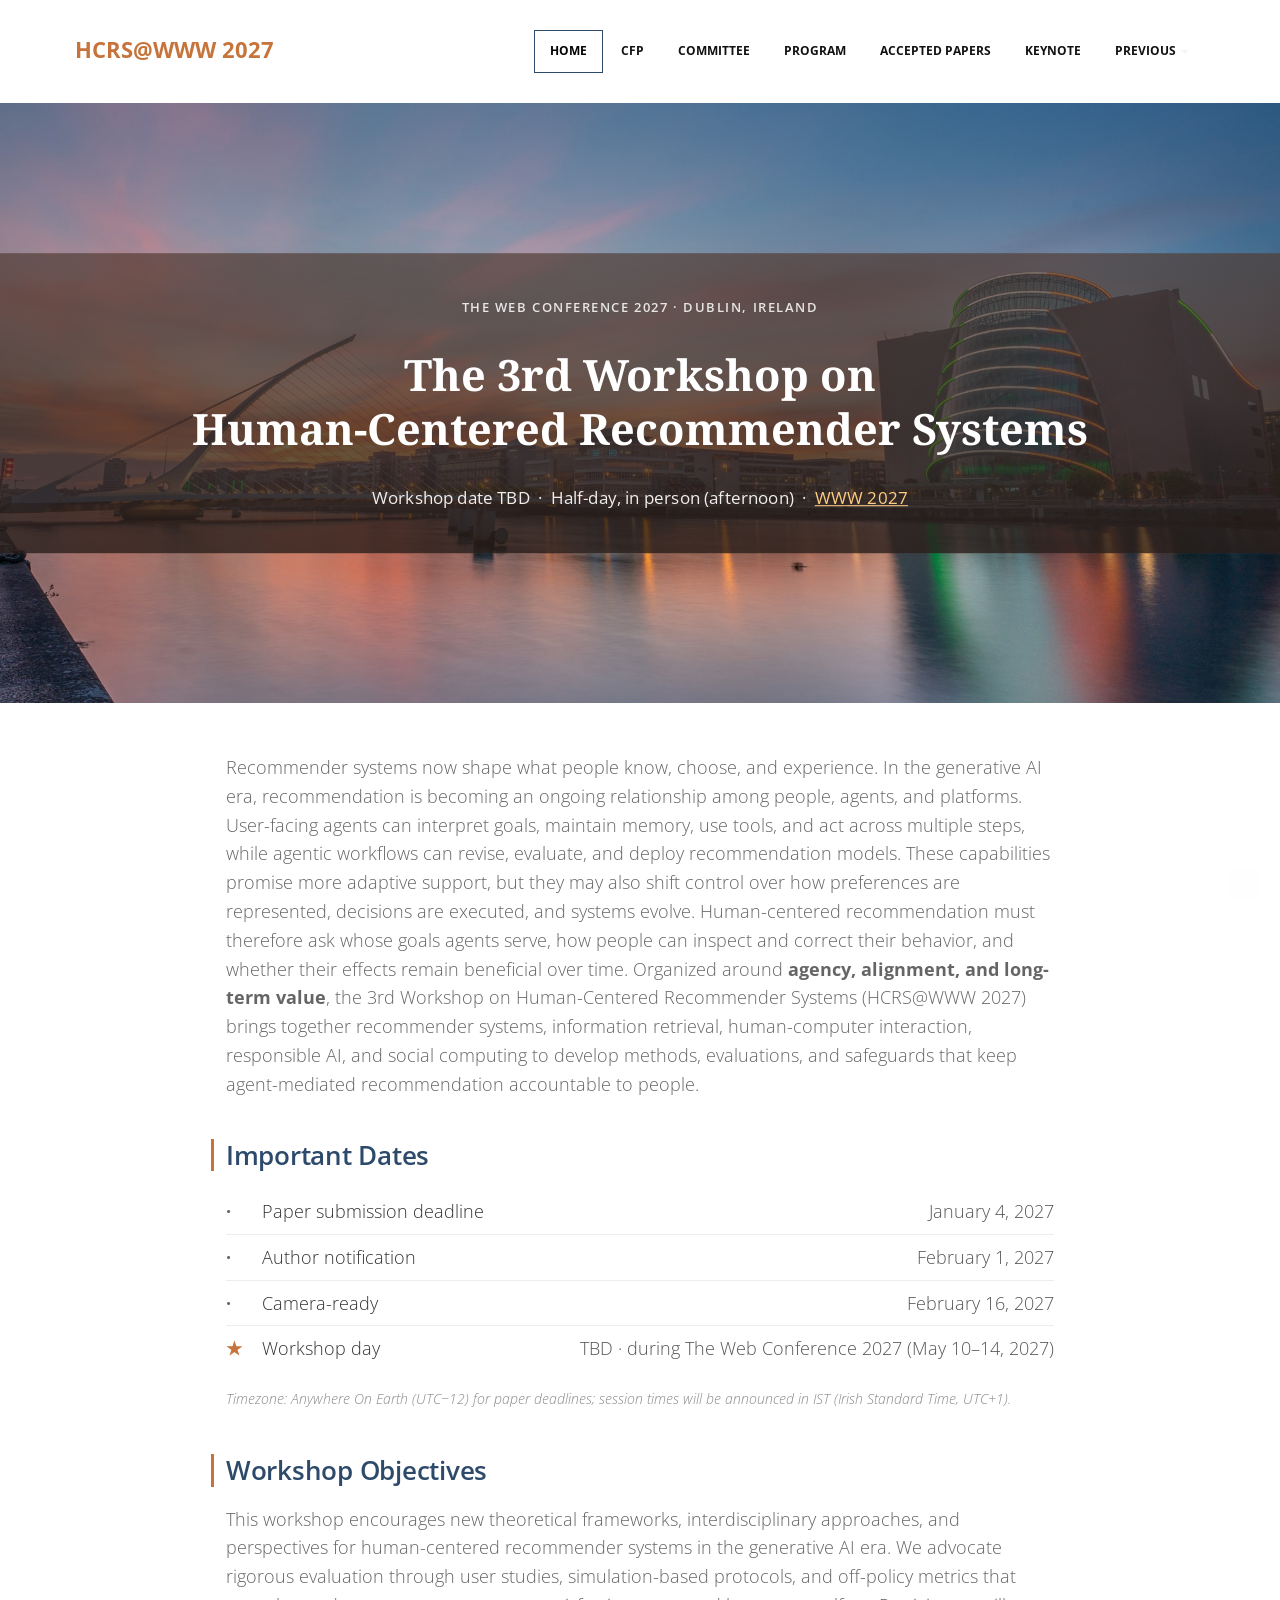
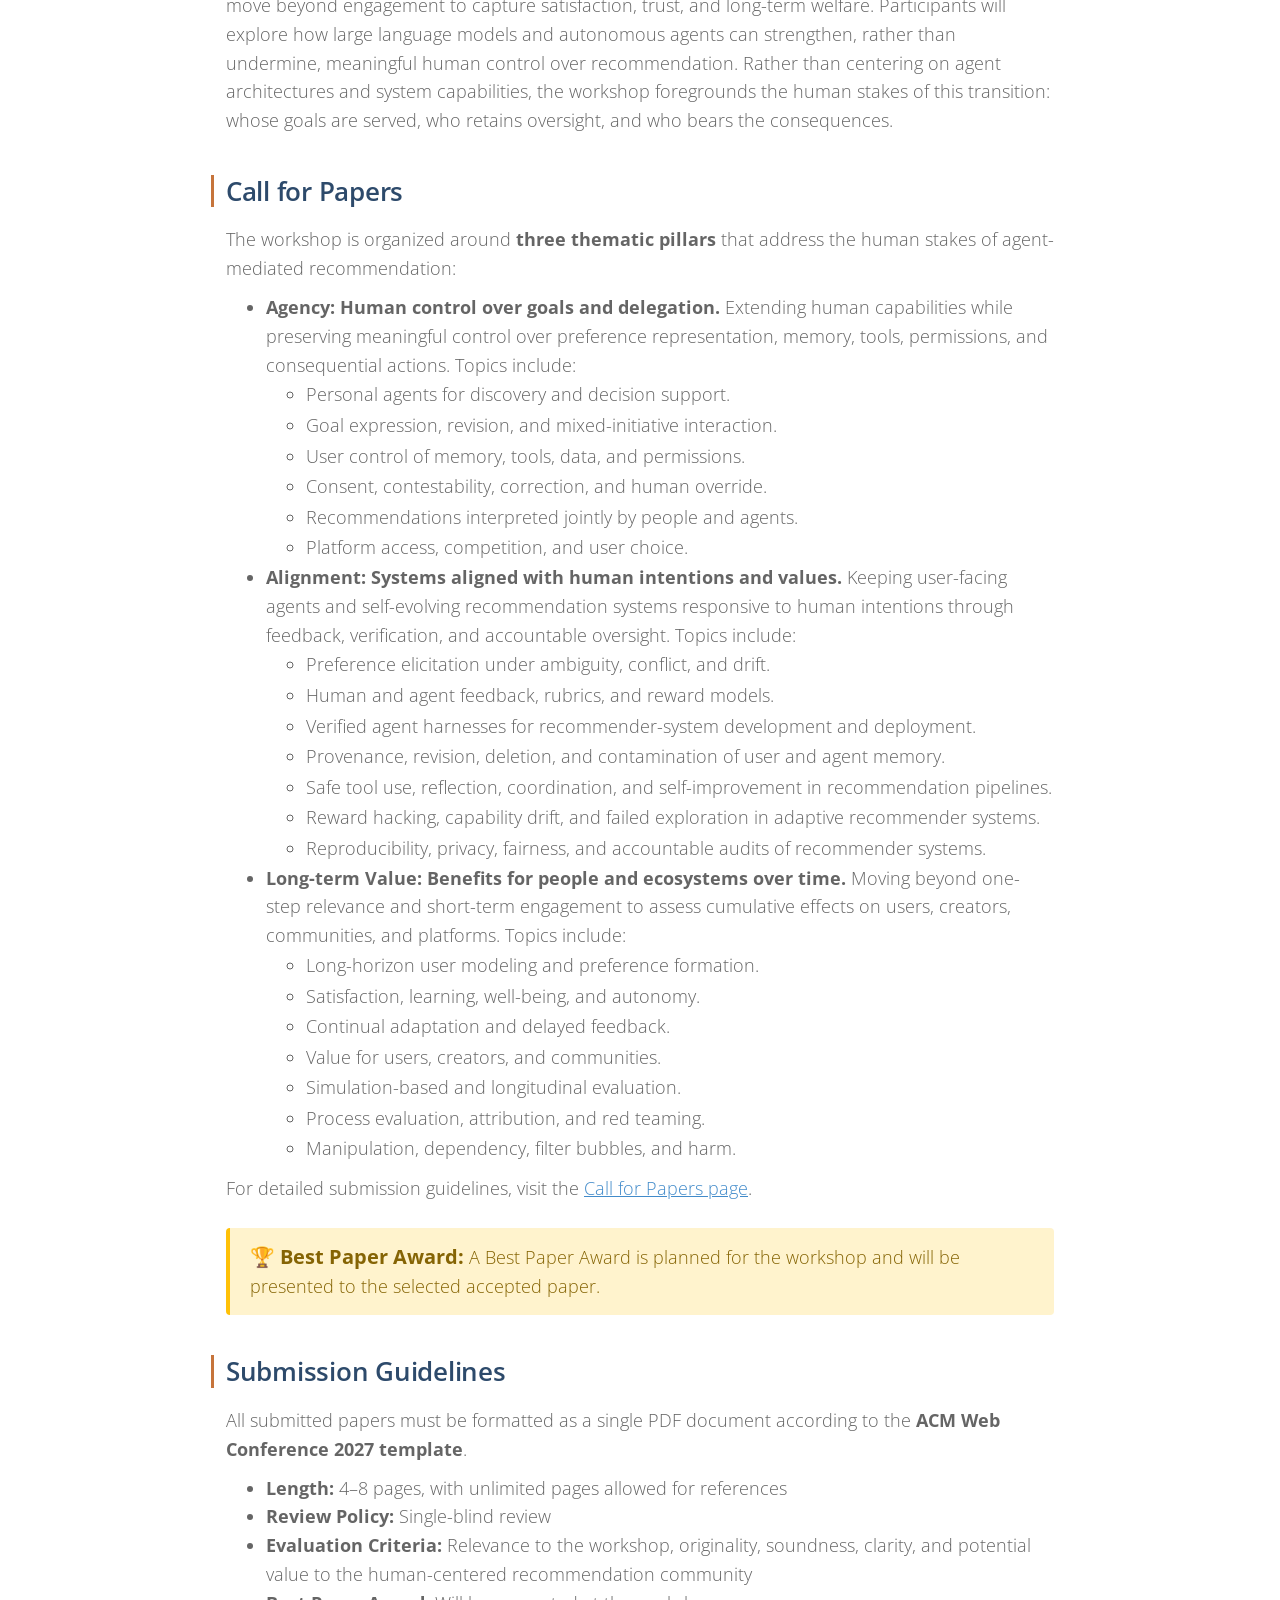
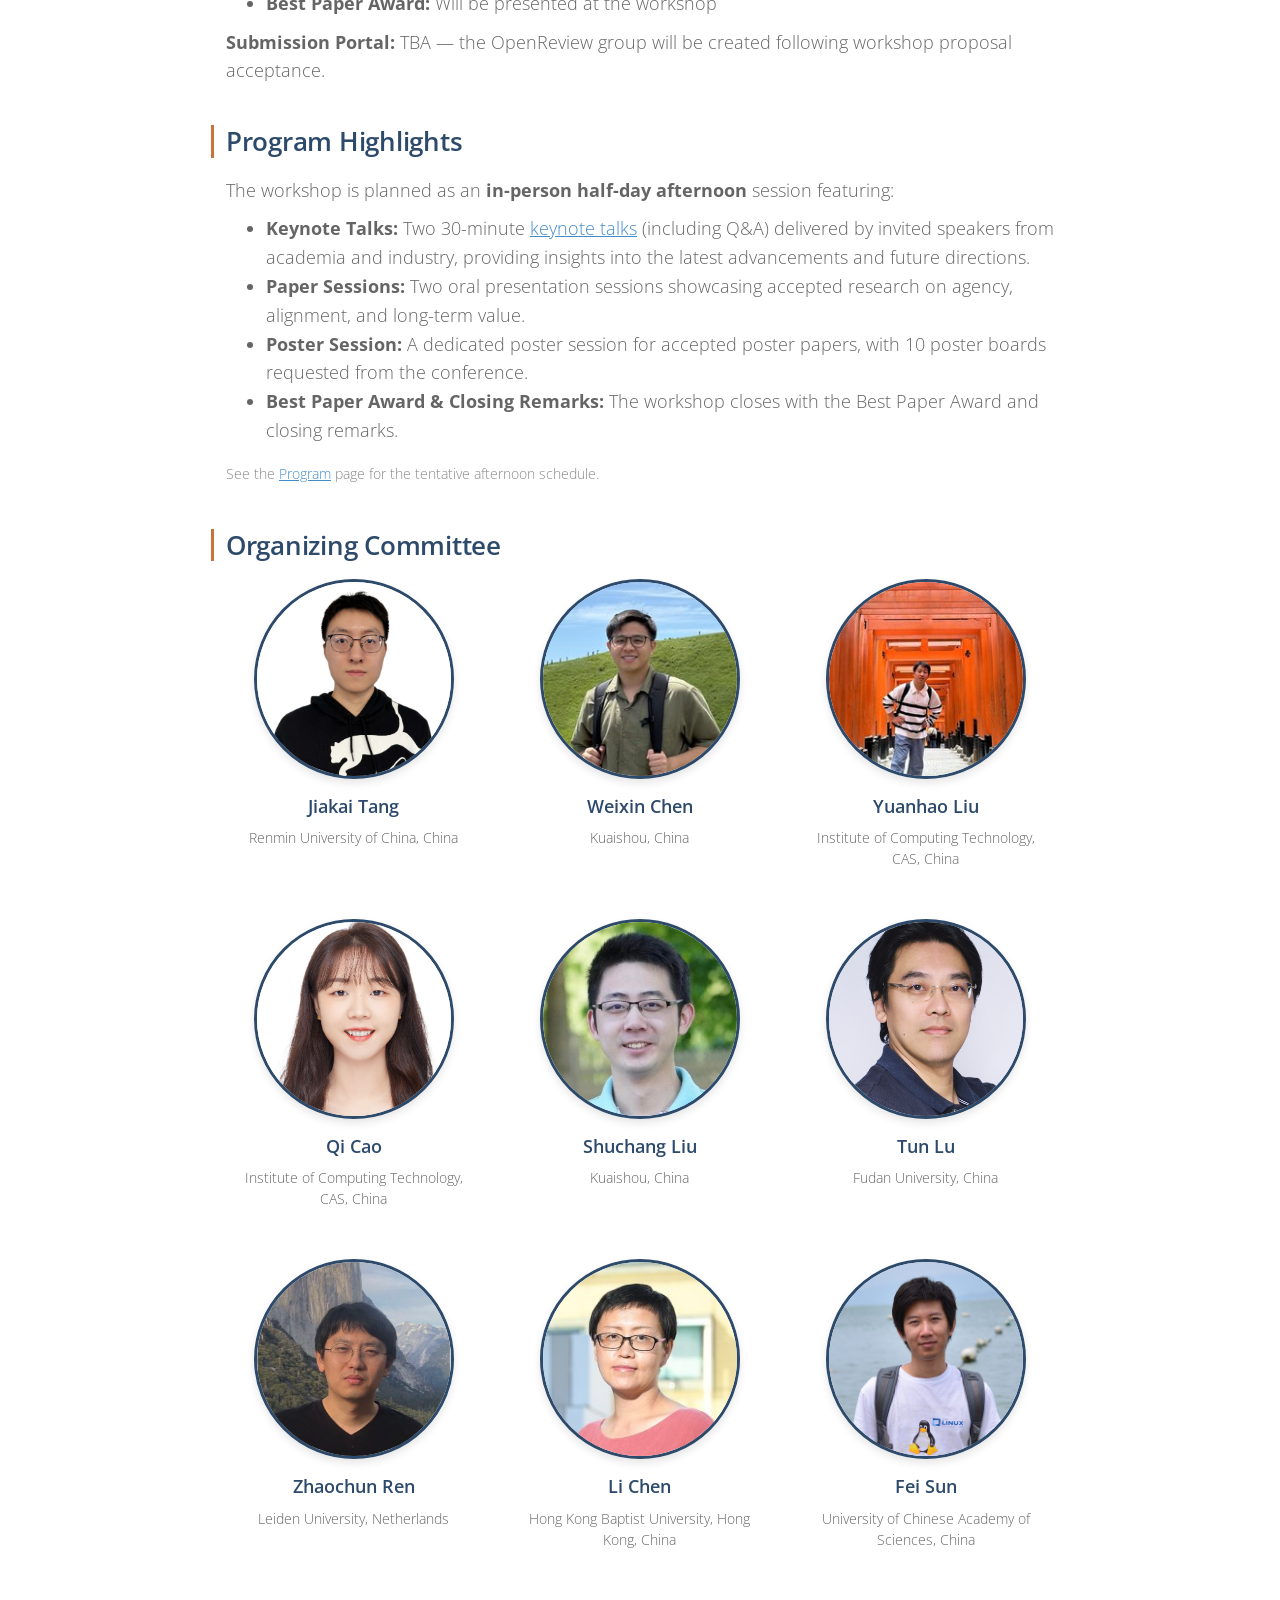
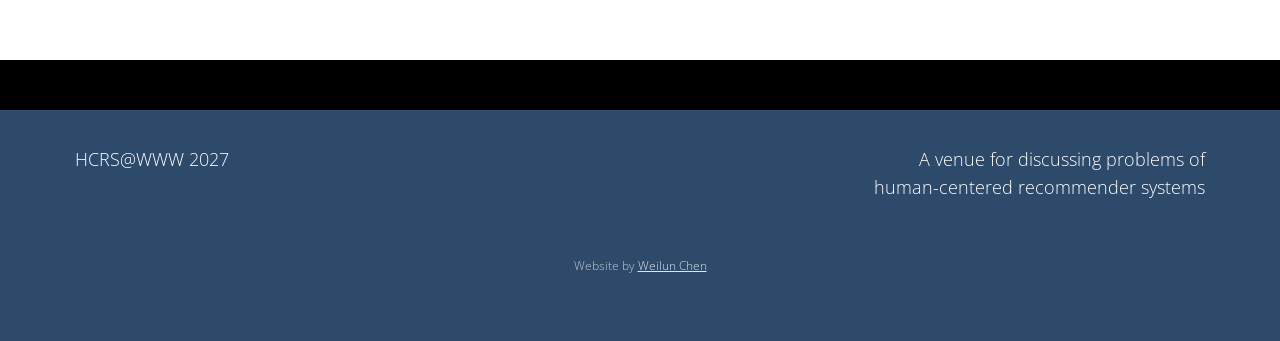
==== commit 909ca90f: "Home CfP: list the full topic bullets under each pillar so privacy, fairness, and well-being directi" ====
--- a/index.html
+++ b/index.html
@@ -176,25 +176,50 @@
 									<strong>Agency: Human control over goals and delegation.</strong>
 									Extending human capabilities while preserving meaningful
 									control over preference representation, memory, tools,
-									permissions, and consequential actions.
+									permissions, and consequential actions. Topics include:
+									<ul style="line-height: 1.7;">
+										<li>Personal agents for discovery and decision support.</li>
+										<li>Goal expression, revision, and mixed-initiative interaction.</li>
+										<li>User control of memory, tools, data, and permissions.</li>
+										<li>Consent, contestability, correction, and human override.</li>
+										<li>Recommendations interpreted jointly by people and agents.</li>
+										<li>Platform access, competition, and user choice.</li>
+									</ul>
 								</li>
 								<li>
 									<strong>Alignment: Systems aligned with human intentions and values.</strong>
 									Keeping user-facing agents and self-evolving recommendation
 									systems responsive to human intentions through feedback,
-									verification, and accountable oversight.
+									verification, and accountable oversight. Topics include:
+									<ul style="line-height: 1.7;">
+										<li>Preference elicitation under ambiguity, conflict, and drift.</li>
+										<li>Human and agent feedback, rubrics, and reward models.</li>
+										<li>Verified agent harnesses for recommender-system development and deployment.</li>
+										<li>Provenance, revision, deletion, and contamination of user and agent memory.</li>
+										<li>Safe tool use, reflection, coordination, and self-improvement in recommendation pipelines.</li>
+										<li>Reward hacking, capability drift, and failed exploration in adaptive recommender systems.</li>
+										<li>Reproducibility, privacy, fairness, and accountable audits of recommender systems.</li>
+									</ul>
 								</li>
 								<li>
 									<strong>Long-term Value: Benefits for people and ecosystems over time.</strong>
 									Moving beyond one-step relevance and short-term engagement
 									to assess cumulative effects on users, creators, communities,
-									and platforms.
+									and platforms. Topics include:
+									<ul style="line-height: 1.7;">
+										<li>Long-horizon user modeling and preference formation.</li>
+										<li>Satisfaction, learning, well-being, and autonomy.</li>
+										<li>Continual adaptation and delayed feedback.</li>
+										<li>Value for users, creators, and communities.</li>
+										<li>Simulation-based and longitudinal evaluation.</li>
+										<li>Process evaluation, attribution, and red teaming.</li>
+										<li>Manipulation, dependency, filter bubbles, and harm.</li>
+									</ul>
 								</li>
 							</ul>
 
 							<p>
-								For the full list of topics under each pillar and detailed
-								submission guidelines, visit the
+								For detailed submission guidelines, visit the
 								<a href="cfp.html" style="text-decoration: underline;">Call for Papers page</a>.
 							</p>
 
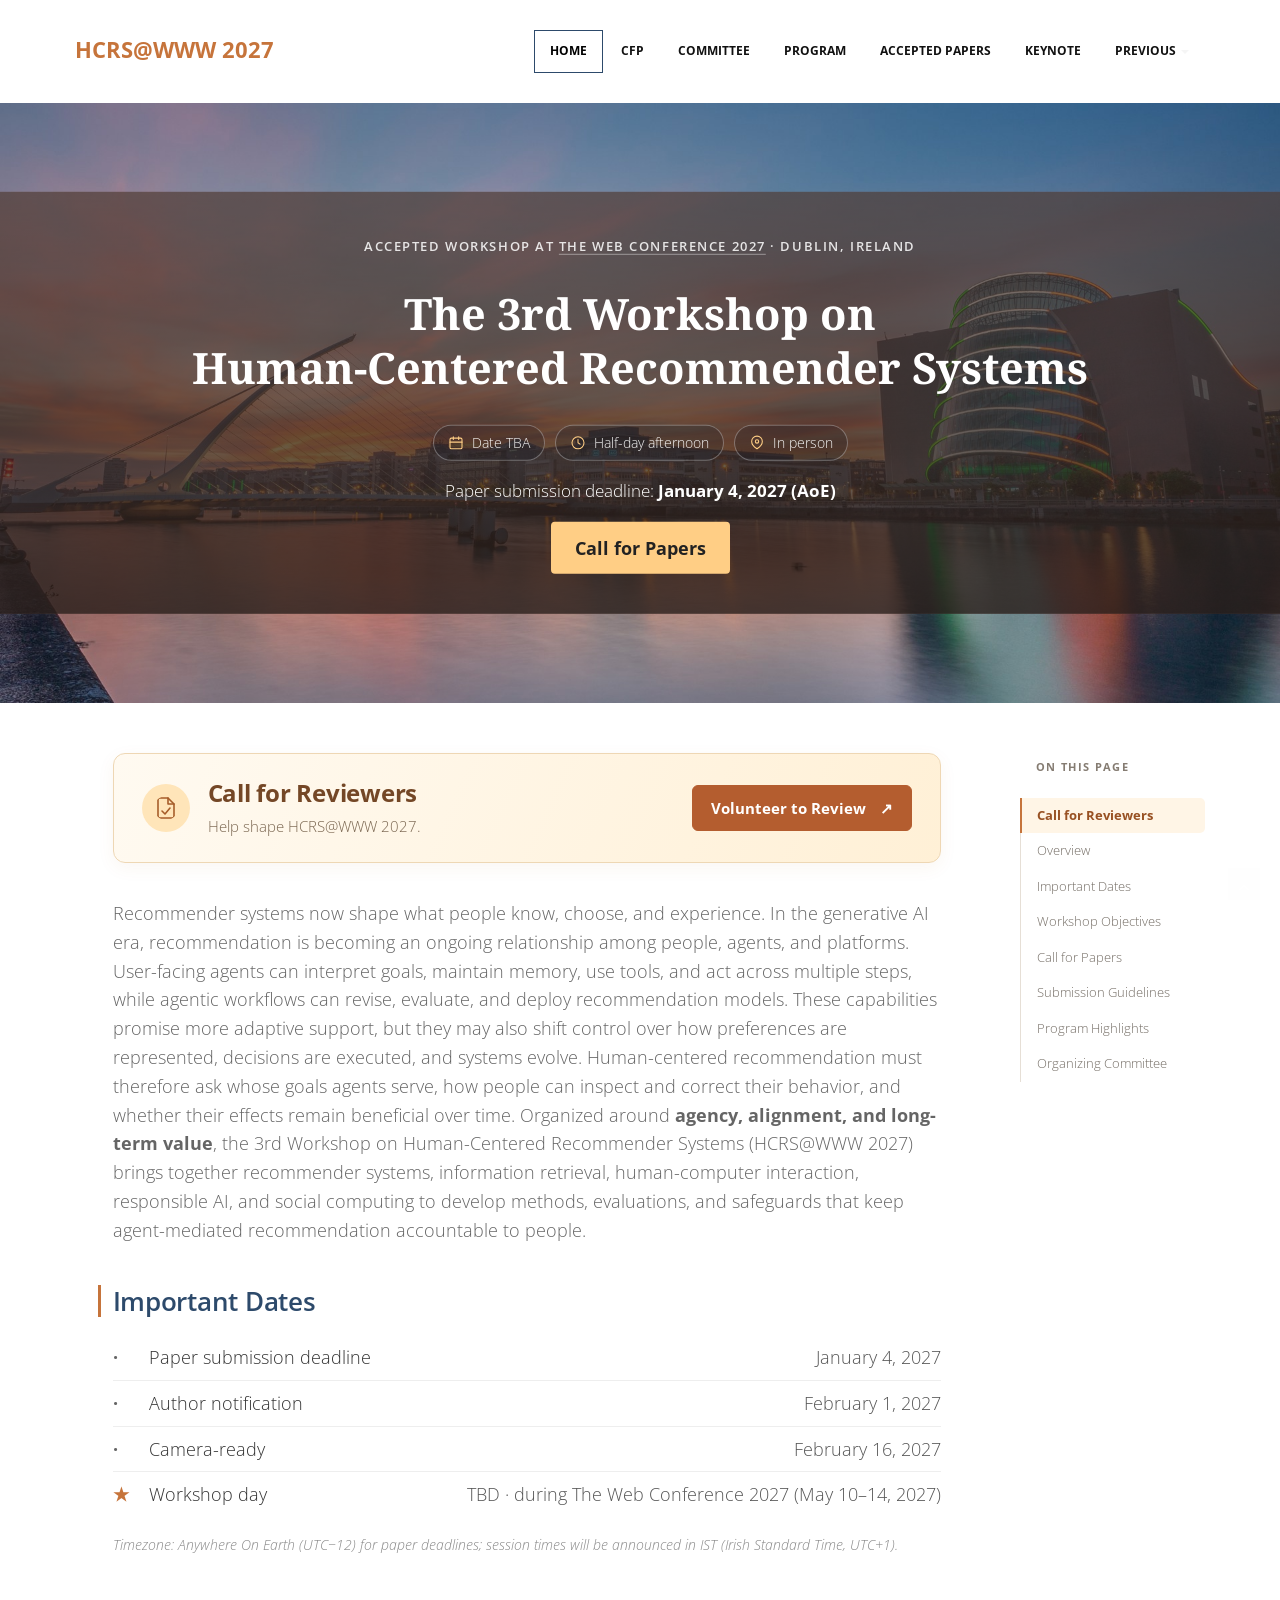
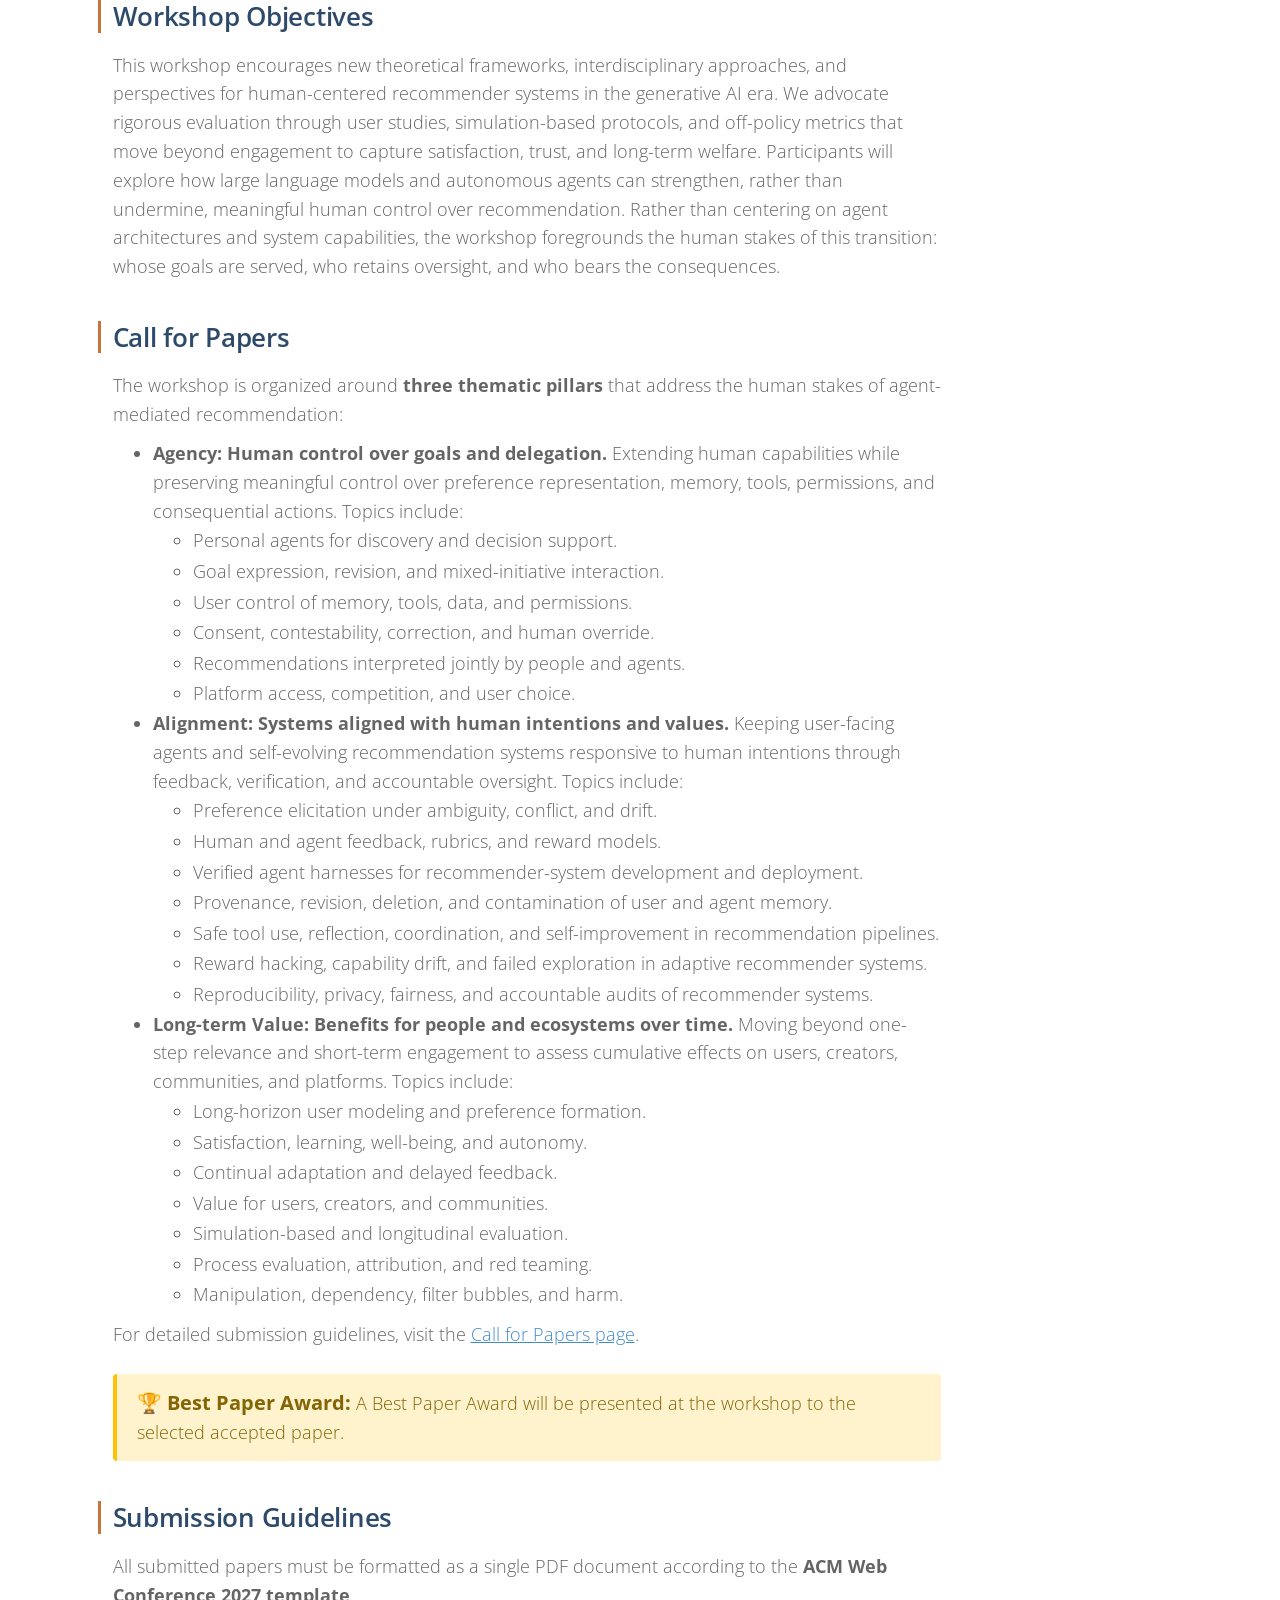
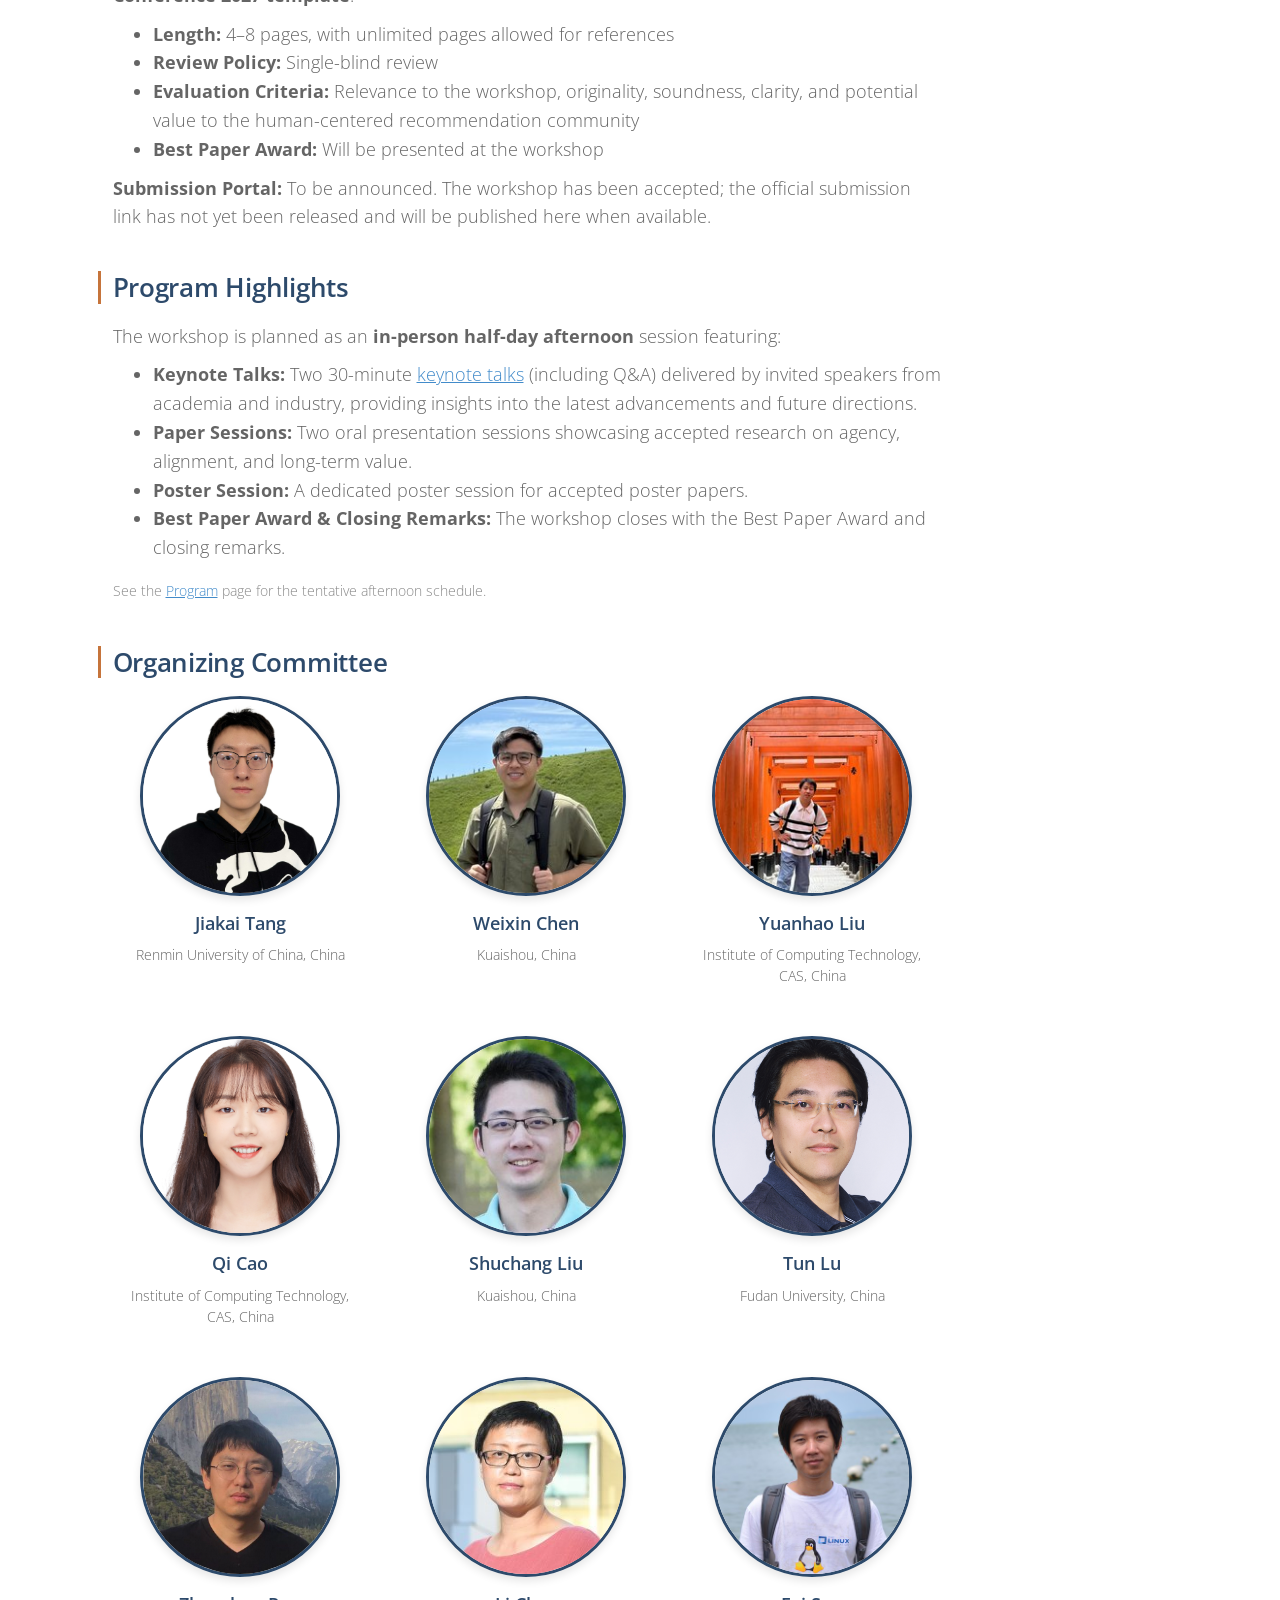
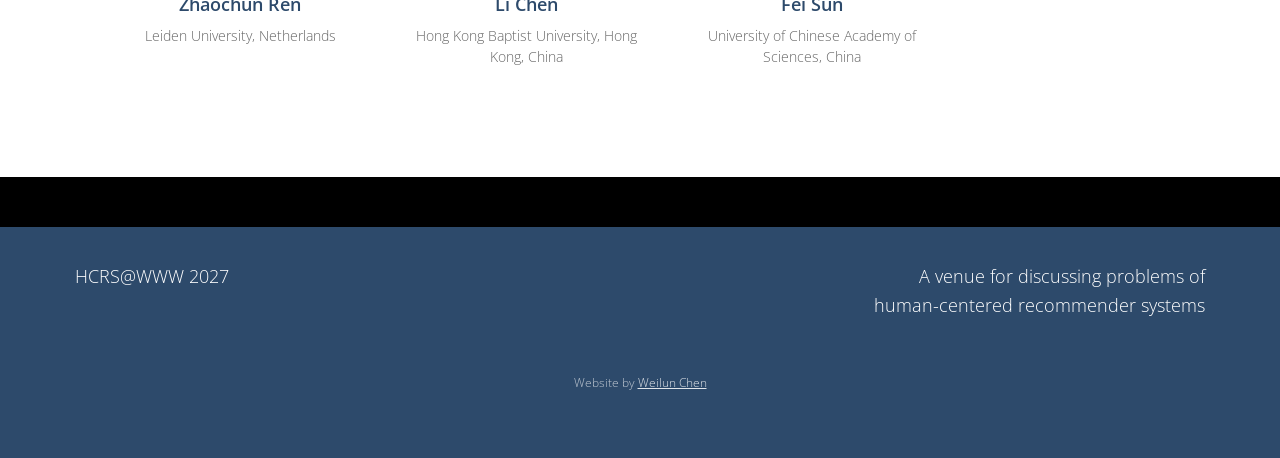
==== commit da89bdec: "Publish accepted workshop updates and improve homepage navigation" ====
--- a/index.html
+++ b/index.html
@@ -5,8 +5,8 @@
 	<meta charset="utf-8">
 	<title>HCRS@WWW 2027 - The 3rd Workshop on Human-Centered Recommender Systems</title>
 	<meta name="viewport" content="width=device-width, initial-scale=1.0" />
-	<meta name="robots" content="noindex, nofollow" />
-	<meta name="description" content="The 3rd Workshop on Human-Centered Recommender Systems (HCRS@WWW 2027), a proposed in-person half-day afternoon workshop at The Web Conference 2027, May 10-14 2027, Dublin, Ireland. Topics: agency, alignment, and long-term value." />
+	<meta name="robots" content="index, follow" />
+	<meta name="description" content="The 3rd Workshop on Human-Centered Recommender Systems (HCRS@WWW 2027), an accepted in-person half-day afternoon workshop at The Web Conference 2027, May 10-14 2027, Dublin, Ireland. Topics: agency, alignment, and long-term value." />
 	<meta name="author" content="HCRS@WWW 2027" />
 	<meta property="og:title" content="HCRS@WWW 2027 - The 3rd Workshop on Human-Centered Recommender Systems" />
 	<meta property="og:description" content="An in-person half-day afternoon workshop at The Web Conference 2027 in Dublin, Ireland, organized around agency, alignment, and long-term value in human-centered recommendation." />
@@ -75,9 +75,24 @@
 					alt="Samuel Beckett Bridge, Dublin" />
 				<div class="hero-overlay">
 					<div class="hero-content">
-						<p class="hero-eyebrow">The Web Conference 2027 &middot; Dublin, Ireland</p>
+						<p class="hero-eyebrow">Accepted workshop at <a href="https://www2027.thewebconf.org/">The Web Conference 2027</a> &middot; Dublin, Ireland</p>
 						<h1 class="hero-title">The 3rd Workshop on<br>Human-Centered Recommender Systems</h1>
-						<p class="hero-lead">Workshop date TBD &nbsp;&middot;&nbsp; Half-day, in person (afternoon) &nbsp;&middot;&nbsp; <a href="https://www2027.thewebconf.org/">WWW 2027</a></p>
+						<ul class="hero-details" aria-label="Workshop details">
+							<li class="hero-detail">
+								<svg class="hero-detail__icon" viewBox="0 0 24 24" fill="none" stroke="currentColor" stroke-width="1.6" stroke-linecap="round" stroke-linejoin="round" aria-hidden="true" focusable="false"><rect x="3" y="5" width="18" height="16" rx="2"/><path d="M16 3v4M8 3v4M3 11h18"/></svg>
+								<span>Date TBA</span>
+							</li>
+							<li class="hero-detail">
+								<svg class="hero-detail__icon" viewBox="0 0 24 24" fill="none" stroke="currentColor" stroke-width="1.6" stroke-linecap="round" stroke-linejoin="round" aria-hidden="true" focusable="false"><circle cx="12" cy="12" r="9"/><path d="M12 7v5l3 2"/></svg>
+								<span>Half-day afternoon</span>
+							</li>
+							<li class="hero-detail">
+								<svg class="hero-detail__icon" viewBox="0 0 24 24" fill="none" stroke="currentColor" stroke-width="1.6" stroke-linecap="round" stroke-linejoin="round" aria-hidden="true" focusable="false"><path d="M20 10c0 6-8 11-8 11S4 16 4 10a8 8 0 1 1 16 0Z"/><circle cx="12" cy="10" r="2.5"/></svg>
+								<span>In person</span>
+							</li>
+						</ul>
+						<p class="hero-submission">Paper submission deadline: <strong>January 4, 2027 (AoE)</strong></p>
+						<a class="hero-cta" href="cfp.html">Call for Papers</a>
 					</div>
 				</div>
 			</div>
@@ -88,9 +103,39 @@
 			<div class="container">
 
 				<div class="row">
-					<div class="col-lg-12">
+					<div class="col-lg-12 home-layout">
+						<aside class="page-toc">
+							<nav class="page-toc__inner" aria-label="On this page">
+								<p class="page-toc__title">On this page</p>
+								<button class="page-toc__toggle" type="button" aria-expanded="false" aria-controls="page-toc-links" hidden>
+									<span>On this page</span>
+									<svg viewBox="0 0 24 24" fill="none" stroke="currentColor" stroke-width="1.8" stroke-linecap="round" stroke-linejoin="round" aria-hidden="true" focusable="false"><path d="m6 9 6 6 6-6"/></svg>
+								</button>
+								<ul id="page-toc-links" class="page-toc__links">
+									<li><a href="#reviewers">Call for Reviewers</a></li>
+									<li><a href="#overview">Overview</a></li>
+									<li><a href="#important-dates">Important Dates</a></li>
+									<li><a href="#objectives">Workshop Objectives</a></li>
+									<li><a href="#call-for-papers">Call for Papers</a></li>
+									<li><a href="#submission">Submission Guidelines</a></li>
+									<li><a href="#program-highlights">Program Highlights</a></li>
+									<li><a href="#organizers">Organizing Committee</a></li>
+								</ul>
+							</nav>
+						</aside>
+						<div class="home-main">
+						<!-- Reviewer invitation -->
+						<aside id="reviewers" class="content-section reviewer-callout" aria-labelledby="reviewer-invitation-title">
+							<svg class="reviewer-callout__icon" viewBox="0 0 24 24" fill="none" stroke="currentColor" stroke-width="1.6" stroke-linecap="round" stroke-linejoin="round" aria-hidden="true" focusable="false"><path d="M14 2H6a2 2 0 0 0-2 2v16a2 2 0 0 0 2 2h12a2 2 0 0 0 2-2V8Z"/><path d="M14 2v6h6M8 15l3 3 5-6"/></svg>
+							<div class="reviewer-callout__copy">
+								<h2 id="reviewer-invitation-title">Call for Reviewers</h2>
+								<p>Help shape HCRS@WWW 2027.</p>
+							</div>
+							<a class="reviewer-callout__cta" href="https://forms.gle/F37HzSX4QHWNZDPa6" target="_blank" rel="noopener noreferrer">Volunteer to Review <span aria-hidden="true">&nearr;</span></a>
+						</aside>
+
 						<!-- Overview -->
-						<div class="content-section" style="margin-bottom: 40px;">
+						<div id="overview" class="content-section" style="margin-bottom: 40px;">
 							<p>
 								Recommender systems now shape what people know, choose, and
 								experience. In the generative AI era, recommendation is becoming
@@ -114,7 +159,7 @@
 						</div>
 
 						<!-- Important Dates -->
-						<div class="content-section" style="margin-bottom: 40px;">
+						<div id="important-dates" class="content-section" style="margin-bottom: 40px;">
 							<h2>Important Dates</h2>
 							<ul class="dates-list">
 								<li class="dates-list__item">
@@ -144,7 +189,7 @@
 						</div>
 
 						<!-- Workshop Objectives -->
-						<div class="content-section" style="margin-bottom: 40px;">
+						<div id="objectives" class="content-section" style="margin-bottom: 40px;">
 							<h2>Workshop Objectives</h2>
 							<p>
 								This workshop encourages new theoretical frameworks,
@@ -163,7 +208,7 @@
 						</div>
 
 						<!-- Call for Papers -->
-						<div class="content-section" style="margin-bottom: 40px;">
+						<div id="call-for-papers" class="content-section" style="margin-bottom: 40px;">
 							<h2>Call for Papers</h2>
 							<p>
 								The workshop is organized around <strong>three thematic
@@ -226,14 +271,14 @@
 							<div
 								style="background-color: #fff3cd; border-left: 4px solid #ffc107; padding: 15px 20px; margin-top: 25px; border-radius: 4px;">
 								<strong style="color: #856404; font-size: 1.1em;">🏆 Best Paper Award:</strong>
-								<span style="color: #856404;"> A Best Paper Award is planned
-									for the workshop and will be presented to the selected
+								<span style="color: #856404;"> A Best Paper Award
+									will be presented at the workshop to the selected
 									accepted paper.</span>
 							</div>
 						</div>
 
 						<!-- Submission Guidelines -->
-						<div class="content-section" style="margin-bottom: 40px;">
+						<div id="submission" class="content-section" style="margin-bottom: 40px;">
 							<h2>Submission Guidelines</h2>
 							<p>
 								All submitted papers must be formatted as a single PDF document
@@ -246,13 +291,14 @@
 								<li><strong>Best Paper Award:</strong> Will be presented at the workshop</li>
 							</ul>
 							<p>
-								<strong>Submission Portal:</strong> TBA &mdash; the OpenReview
-								group will be created following workshop proposal acceptance.
+								<strong>Submission Portal:</strong> To be announced. The workshop
+								has been accepted; the official submission link has not yet been
+								released and will be published here when available.
 							</p>
 						</div>
 
 						<!-- Program Highlights -->
-						<div class="content-section" style="margin-bottom: 40px;">
+						<div id="program-highlights" class="content-section" style="margin-bottom: 40px;">
 							<h2>Program Highlights</h2>
 							<p>
 								The workshop is planned as an <strong>in-person half-day
@@ -272,8 +318,7 @@
 								</li>
 								<li>
 									<strong>Poster Session:</strong> A dedicated poster session
-									for accepted poster papers, with 10 poster boards requested
-									from the conference.
+									for accepted poster papers.
 								</li>
 								<li>
 									<strong>Best Paper Award &amp; Closing Remarks:</strong>
@@ -288,7 +333,7 @@
 						</div>
 
 						<!-- Organizing Committee -->
-						<div class="content-section" style="margin-bottom: 40px;">
+						<div id="organizers" class="content-section" style="margin-bottom: 40px;">
 							<h2>Organizing Committee</h2>
 
 							<style>
@@ -439,6 +484,7 @@
 
 						</div>
 
+						</div>
 					</div>
 				</div>
 			</div>
@@ -485,6 +531,7 @@
 	<script src="js/jquery.flexslider.js"></script>
 	<script src="js/animate.js"></script>
 	<script src="js/custom.js"></script>
+	<script src="js/home-navigation.js"></script>
 </body>
 
 </html>
--- a/css/style.css
+++ b/css/style.css
@@ -392,6 +392,17 @@
 	margin: 0 0 14px 0;
 }
 
+.hero-eyebrow a {
+	color: inherit;
+	text-decoration: underline;
+	text-decoration-color: rgba(255, 255, 255, 0.4);
+	text-underline-offset: 3px;
+}
+
+.hero-eyebrow a:hover, .hero-eyebrow a:focus {
+	color: #FFCE85;
+}
+
 .hero-title {
 	color: #fff;
 	font-family: 'Noto Serif', Georgia, serif;
@@ -407,14 +418,65 @@
 	overflow-wrap: break-word;
 }
 
-.hero-lead {
-	color: rgba(255, 255, 255, 0.92);
+.hero-details {
+	display: flex;
+	flex-wrap: wrap;
+	justify-content: center;
+	gap: 10px;
+	list-style: none;
+	padding: 0;
+	margin: 18px 0 0;
+}
+
+.hero-detail {
+	display: inline-flex;
+	align-items: center;
+	gap: 8px;
+	padding: 7px 14px;
+	border: 1px solid rgba(255, 255, 255, 0.3);
+	border-radius: 999px;
+	background: rgba(15, 26, 38, 0.22);
+	color: rgba(255, 255, 255, 0.95);
+	font-size: 14px;
+	line-height: 20px;
+	white-space: nowrap;
+}
+
+.hero-detail__icon {
+	flex: none;
+	width: 16px;
+	height: 16px;
+	color: #FFCE85;
+}
+
+.hero-submission {
+	color: #fff;
 	font-size: 17px;
-	font-weight: 400;
-	margin: 16px 0 0 0;
-	letter-spacing: 0.01em;
-}
-.hero-lead a { color: #FFCE85; text-decoration: underline; }
+	margin: 16px 0;
+}
+
+.hero-cta {
+	display: inline-block;
+	padding: 10px 22px;
+	border: 2px solid #FFCE85;
+	border-radius: 4px;
+	background: #FFCE85;
+	color: #222;
+	font-weight: 700;
+	text-decoration: none;
+}
+
+.hero-cta:hover, .hero-cta:focus {
+	background: #fff;
+	border-color: #fff;
+	color: #222;
+	text-decoration: none;
+}
+
+.hero-cta:focus-visible {
+	outline: 2px solid #fff;
+	outline-offset: 4px;
+}
 
 @media (max-width: 768px) {
 	.hero-title {
@@ -426,8 +488,18 @@
 		font-size: 11px;
 		letter-spacing: 0.1em;
 	}
-	.hero-lead {
+	.hero-details {
+		gap: 8px;
+	}
+	.hero-detail {
+		padding: 6px 11px;
+		font-size: 13px;
+	}
+	.hero-submission {
 		font-size: 14px;
+	}
+	body.page-home .hero-container img {
+		min-height: 440px;
 	}
 	.hero-overlay {
 		padding: 30px 15px;
@@ -1776,6 +1848,238 @@
 	max-width: none;
 }
 
+/* Home-page section navigation */
+.home-layout {
+	display: grid;
+	grid-template-columns: minmax(0, 1fr) 185px;
+	column-gap: 42px;
+}
+
+.home-main {
+	grid-column: 1;
+	grid-row: 1;
+	min-width: 0;
+}
+
+.home-main > .content-section {
+	scroll-margin-top: 32px;
+}
+
+.page-toc {
+	grid-column: 2;
+	grid-row: 1;
+	min-width: 0;
+}
+
+.page-toc__inner {
+	position: sticky;
+	top: 32px;
+	max-height: calc(100vh - 64px);
+	overflow-y: auto;
+}
+
+.page-toc__title {
+	margin: 0 0 16px 16px;
+	color: #857c72;
+	font-size: 11px;
+	font-weight: 700;
+	letter-spacing: 0.12em;
+	text-transform: uppercase;
+}
+
+.page-toc__toggle, .page-toc__toggle[hidden] {
+	display: none;
+}
+
+.page-toc__links {
+	margin: 0;
+	padding: 0;
+	border-left: 1px solid #e6dfd6;
+	list-style: none;
+}
+
+.page-toc__links a {
+	display: block;
+	margin-left: -1px;
+	padding: 8px 10px 8px 15px;
+	border-left: 2px solid transparent;
+	border-radius: 0 5px 5px 0;
+	color: #746d65;
+	font-size: 13px;
+	line-height: 1.5;
+	text-decoration: none;
+}
+
+.page-toc__links a:hover, .page-toc__links a:focus {
+	background: #faf7f2;
+	color: #985123;
+	text-decoration: none;
+}
+
+.page-toc__links a[aria-current="location"] {
+	border-left-color: #C6743B;
+	background: #fff5e6;
+	color: #985123;
+	font-weight: 700;
+}
+
+.page-toc__links a:focus-visible, .page-toc__toggle:focus-visible {
+	outline: 2px solid #C6743B;
+	outline-offset: 2px;
+}
+
+@media (prefers-reduced-motion: no-preference) {
+	html.has-home-navigation {
+		scroll-behavior: smooth;
+	}
+}
+
+@media (max-width: 1199px) {
+	.home-layout {
+		display: block;
+	}
+	.home-main > .content-section {
+		scroll-margin-top: 80px;
+	}
+	.page-toc {
+		position: sticky;
+		top: 0;
+		z-index: 100;
+		max-width: 46em;
+		margin: 0 auto 24px;
+		border: 1px solid #e6dfd6;
+		border-radius: 8px;
+		background: rgba(255, 253, 249, 0.98);
+		box-shadow: 0 3px 12px rgba(45, 38, 28, 0.04);
+	}
+	.page-toc__inner {
+		position: static;
+		max-height: 70vh;
+	}
+	.page-toc__title {
+		margin: 14px 16px;
+	}
+	.page-toc:has(.page-toc__toggle:not([hidden])) .page-toc__title {
+		display: none;
+	}
+	.page-toc__toggle:not([hidden]) {
+		display: flex;
+		align-items: center;
+		justify-content: space-between;
+		width: 100%;
+		padding: 14px 16px;
+		border: 0;
+		border-radius: 8px;
+		background: transparent;
+		color: #744726;
+		font-family: inherit;
+		font-size: 14px;
+		font-weight: 600;
+		line-height: 20px;
+		text-align: left;
+	}
+	.page-toc__toggle svg {
+		width: 18px;
+		height: 18px;
+	}
+	.page-toc__toggle[aria-expanded="true"] svg {
+		transform: rotate(180deg);
+	}
+	.page-toc__links {
+		margin: 0 16px 14px;
+	}
+	.page-toc__links a {
+		padding-top: 11px;
+		padding-bottom: 11px;
+		font-size: 14px;
+	}
+	.page-toc__toggle[aria-expanded="false"]:not([hidden]) + .page-toc__links {
+		display: none;
+	}
+}
+
+/* Reviewer invitation on the home page */
+.reviewer-callout {
+	display: grid;
+	grid-template-columns: auto minmax(0, 1fr) auto;
+	align-items: center;
+	gap: 18px;
+	margin-bottom: 36px;
+	scroll-margin-top: 32px;
+	padding: 24px 28px;
+	border: 1px solid #eed7b4;
+	border-radius: 12px;
+	background: linear-gradient(115deg, #fffaf1, #fff0d6);
+	box-shadow: 0 5px 18px rgba(170, 108, 42, 0.06);
+}
+
+.reviewer-callout__icon {
+	box-sizing: content-box;
+	width: 24px;
+	height: 24px;
+	padding: 12px;
+	border-radius: 50%;
+	background: #ffe5b9;
+	color: #a65c28;
+}
+
+.reviewer-callout__copy h2 {
+	margin: 0 0 6px;
+	color: #744726;
+	font-size: 24px;
+	font-weight: 700;
+	line-height: 1.25;
+}
+
+.reviewer-callout__copy p {
+	margin: 0;
+	color: #79654f;
+	font-size: 15px;
+	line-height: 1.6;
+}
+
+.reviewer-callout__cta {
+	display: inline-flex;
+	align-items: center;
+	justify-content: center;
+	gap: 14px;
+	padding: 11px 18px;
+	border: 1px solid #b45d2f;
+	border-radius: 6px;
+	background: #b45d2f;
+	color: #fff;
+	font-size: 15px;
+	font-weight: 700;
+	line-height: 22px;
+	text-decoration: none;
+}
+
+.reviewer-callout__cta:hover, .reviewer-callout__cta:focus {
+	border-color: #944522;
+	background: #944522;
+	color: #fff;
+	text-decoration: none;
+}
+
+.reviewer-callout__cta:focus-visible {
+	outline: 2px solid #944522;
+	outline-offset: 4px;
+}
+
+@media (max-width: 767px) {
+	.reviewer-callout {
+		grid-template-columns: auto minmax(0, 1fr);
+		gap: 18px 14px;
+		padding: 22px;
+	}
+	.reviewer-callout__copy h2 {
+		font-size: 21px;
+	}
+	.reviewer-callout__cta {
+		grid-column: 1 / -1;
+	}
+}
+
 /* A6 · Important Dates with status icons */
 .dates-list { list-style: none; padding-left: 0; margin: 0; }
 .dates-list__item {
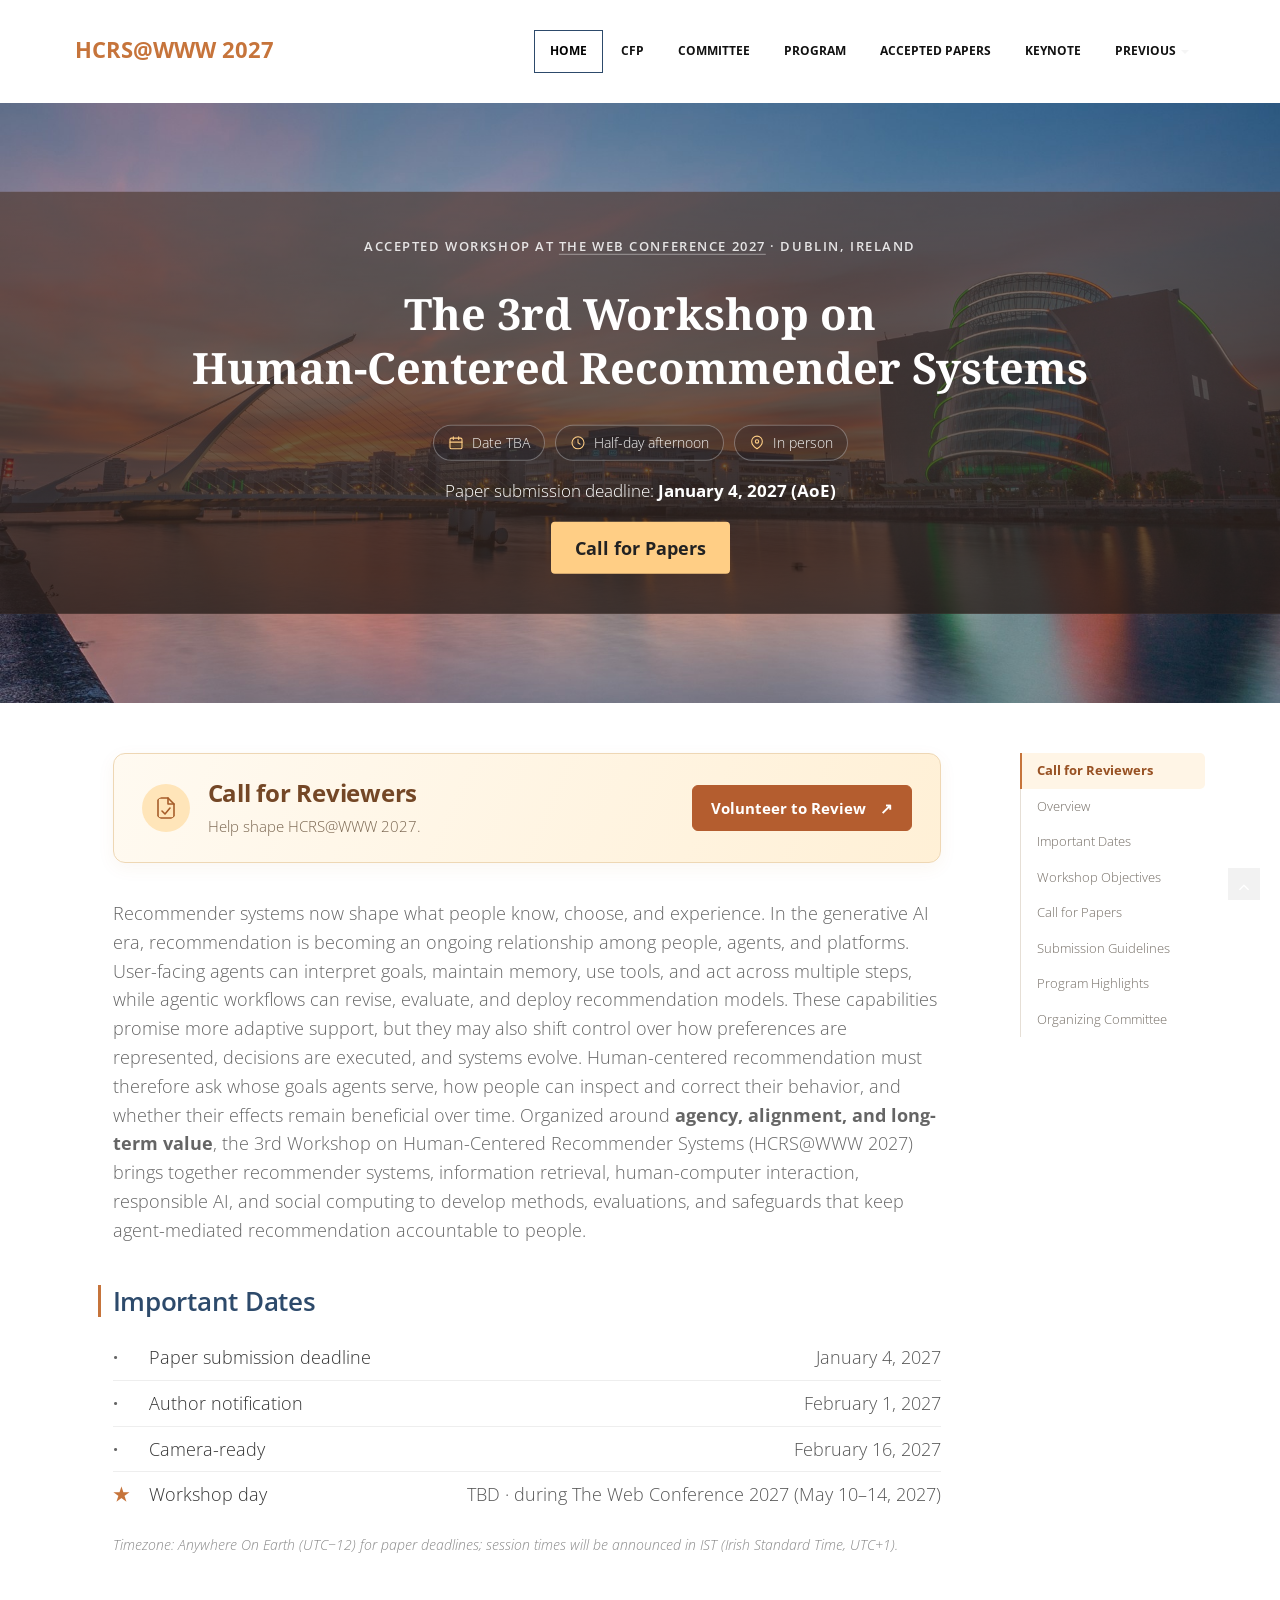
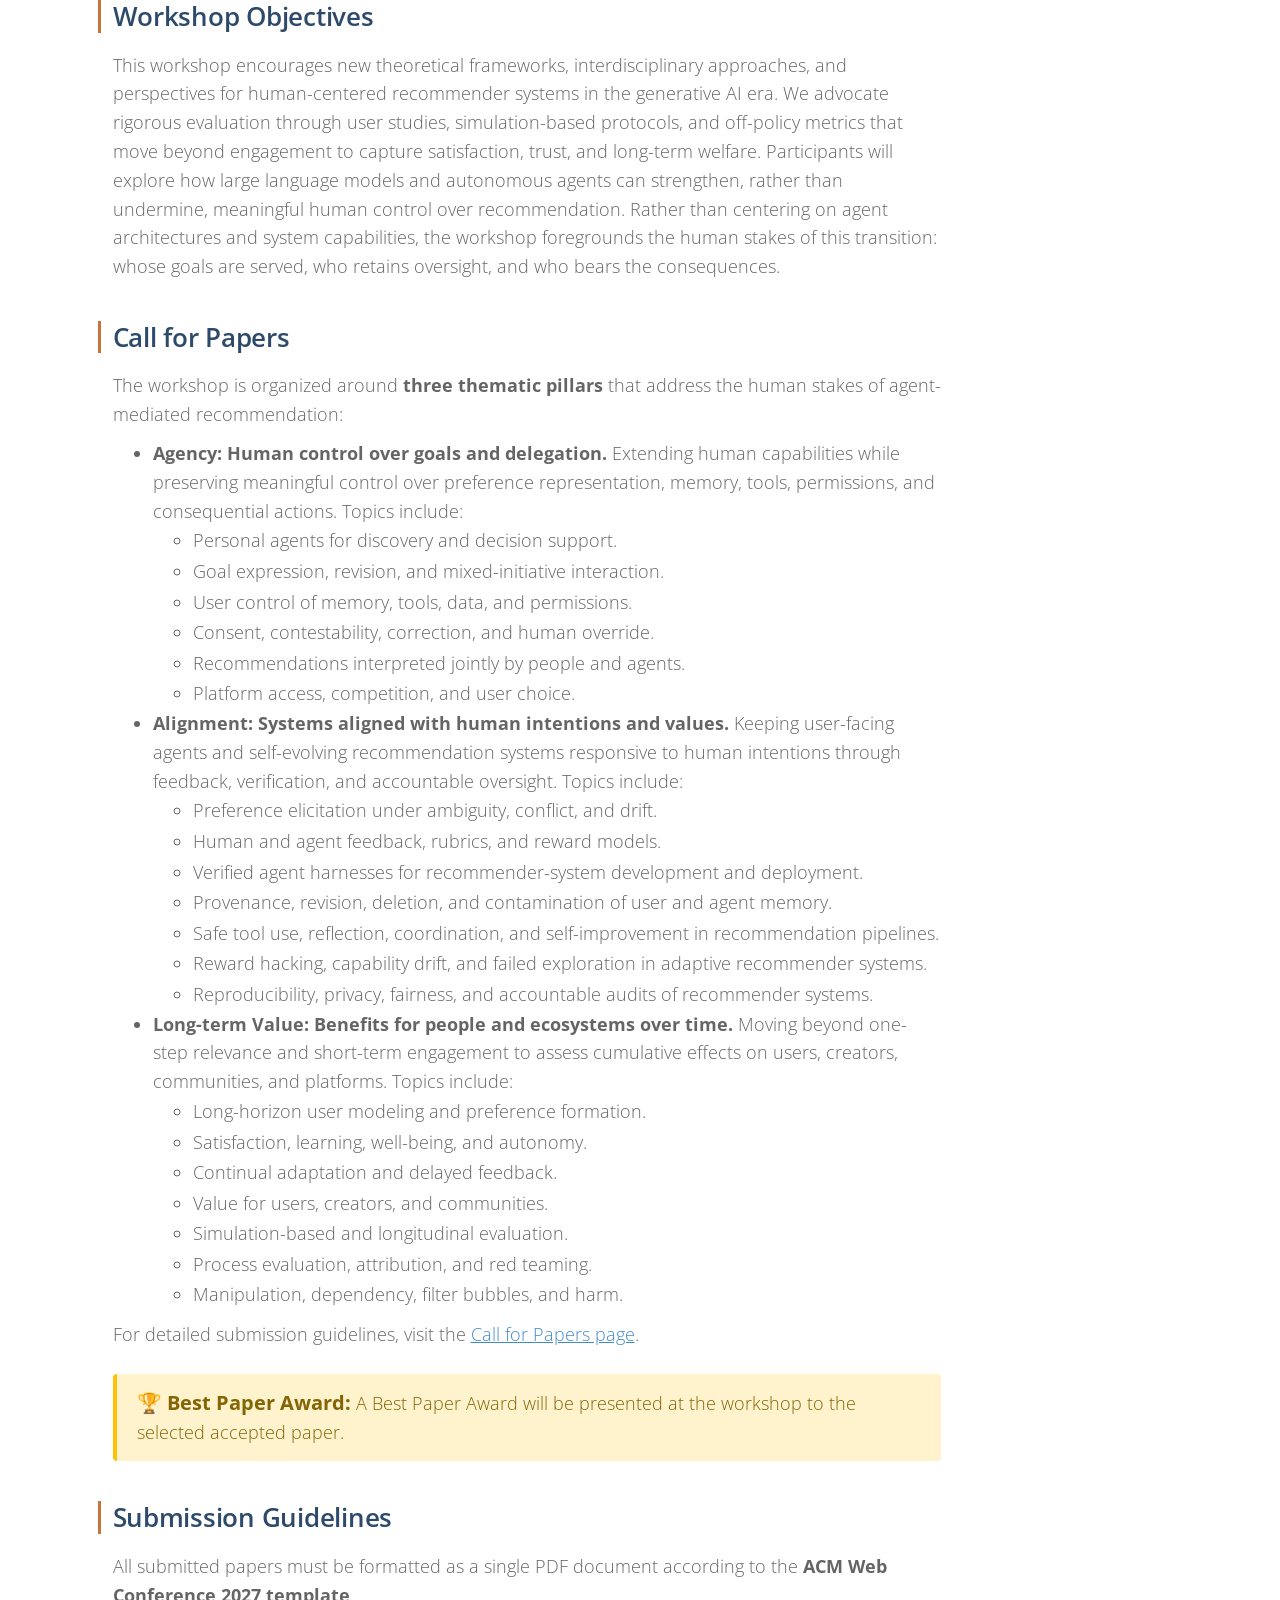
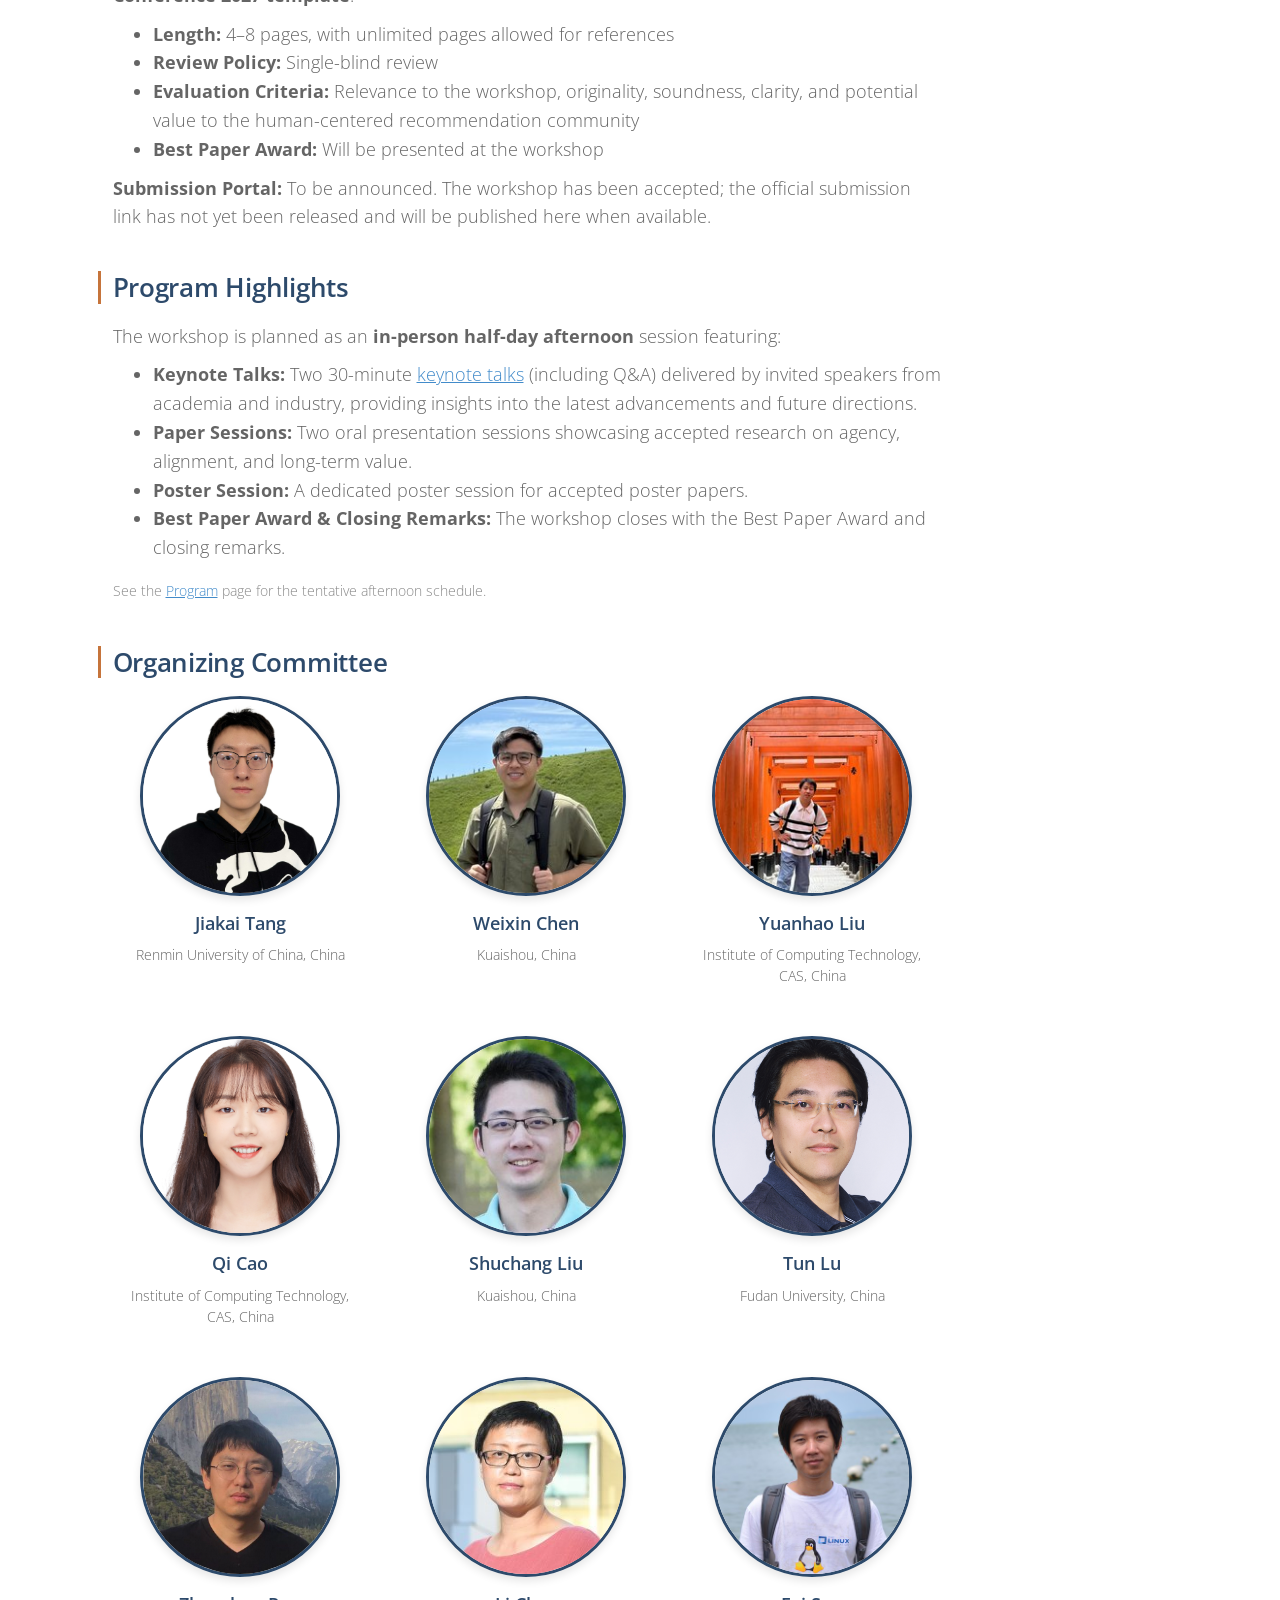
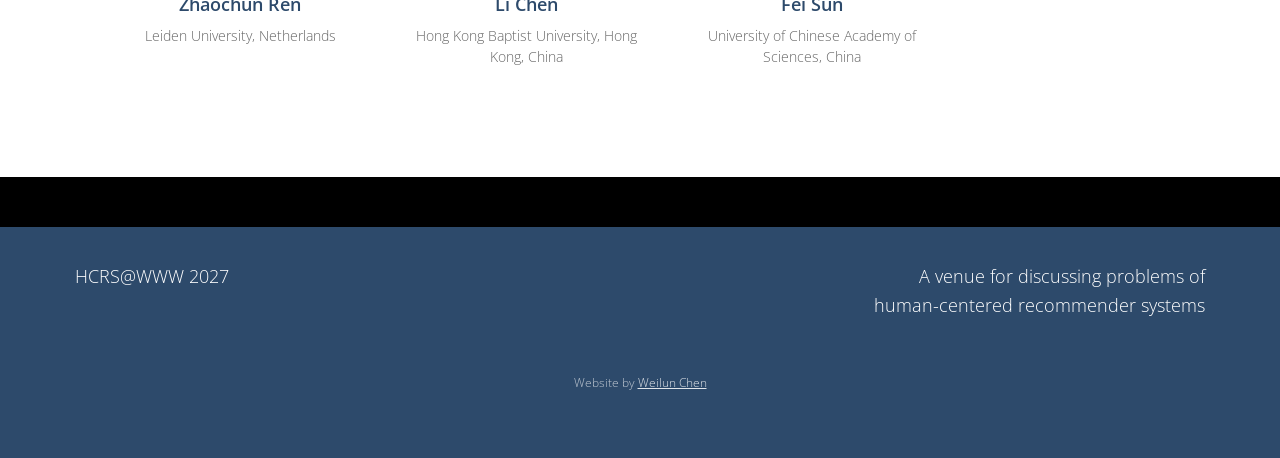
==== commit 32c9d579: "Remove redundant section navigation heading" ====
--- a/index.html
+++ b/index.html
@@ -105,11 +105,10 @@
 				<div class="row">
 					<div class="col-lg-12 home-layout">
 						<aside class="page-toc">
-							<nav class="page-toc__inner" aria-label="On this page">
-								<p class="page-toc__title">On this page</p>
-								<button class="page-toc__toggle" type="button" aria-expanded="false" aria-controls="page-toc-links" hidden>
-									<span>On this page</span>
-									<svg viewBox="0 0 24 24" fill="none" stroke="currentColor" stroke-width="1.8" stroke-linecap="round" stroke-linejoin="round" aria-hidden="true" focusable="false"><path d="m6 9 6 6 6-6"/></svg>
+							<nav class="page-toc__inner" aria-label="Page sections">
+								<button class="page-toc__toggle" type="button" aria-label="Page sections" aria-expanded="false" aria-controls="page-toc-links" hidden>
+									<svg viewBox="0 0 24 24" fill="none" stroke="currentColor" stroke-width="1.8" stroke-linecap="round" stroke-linejoin="round" aria-hidden="true" focusable="false"><path d="M8 6h12M8 12h12M8 18h12M4 6h.01M4 12h.01M4 18h.01"/></svg>
+									<svg class="page-toc__chevron" viewBox="0 0 24 24" fill="none" stroke="currentColor" stroke-width="1.8" stroke-linecap="round" stroke-linejoin="round" aria-hidden="true" focusable="false"><path d="m6 9 6 6 6-6"/></svg>
 								</button>
 								<ul id="page-toc-links" class="page-toc__links">
 									<li><a href="#reviewers">Call for Reviewers</a></li>
--- a/css/style.css
+++ b/css/style.css
@@ -1878,15 +1878,6 @@
 	overflow-y: auto;
 }
 
-.page-toc__title {
-	margin: 0 0 16px 16px;
-	color: #857c72;
-	font-size: 11px;
-	font-weight: 700;
-	letter-spacing: 0.12em;
-	text-transform: uppercase;
-}
-
 .page-toc__toggle, .page-toc__toggle[hidden] {
 	display: none;
 }
@@ -1955,12 +1946,6 @@
 	.page-toc__inner {
 		position: static;
 		max-height: 70vh;
-	}
-	.page-toc__title {
-		margin: 14px 16px;
-	}
-	.page-toc:has(.page-toc__toggle:not([hidden])) .page-toc__title {
-		display: none;
 	}
 	.page-toc__toggle:not([hidden]) {
 		display: flex;
@@ -1982,7 +1967,7 @@
 		width: 18px;
 		height: 18px;
 	}
-	.page-toc__toggle[aria-expanded="true"] svg {
+	.page-toc__toggle[aria-expanded="true"] .page-toc__chevron {
 		transform: rotate(180deg);
 	}
 	.page-toc__links {
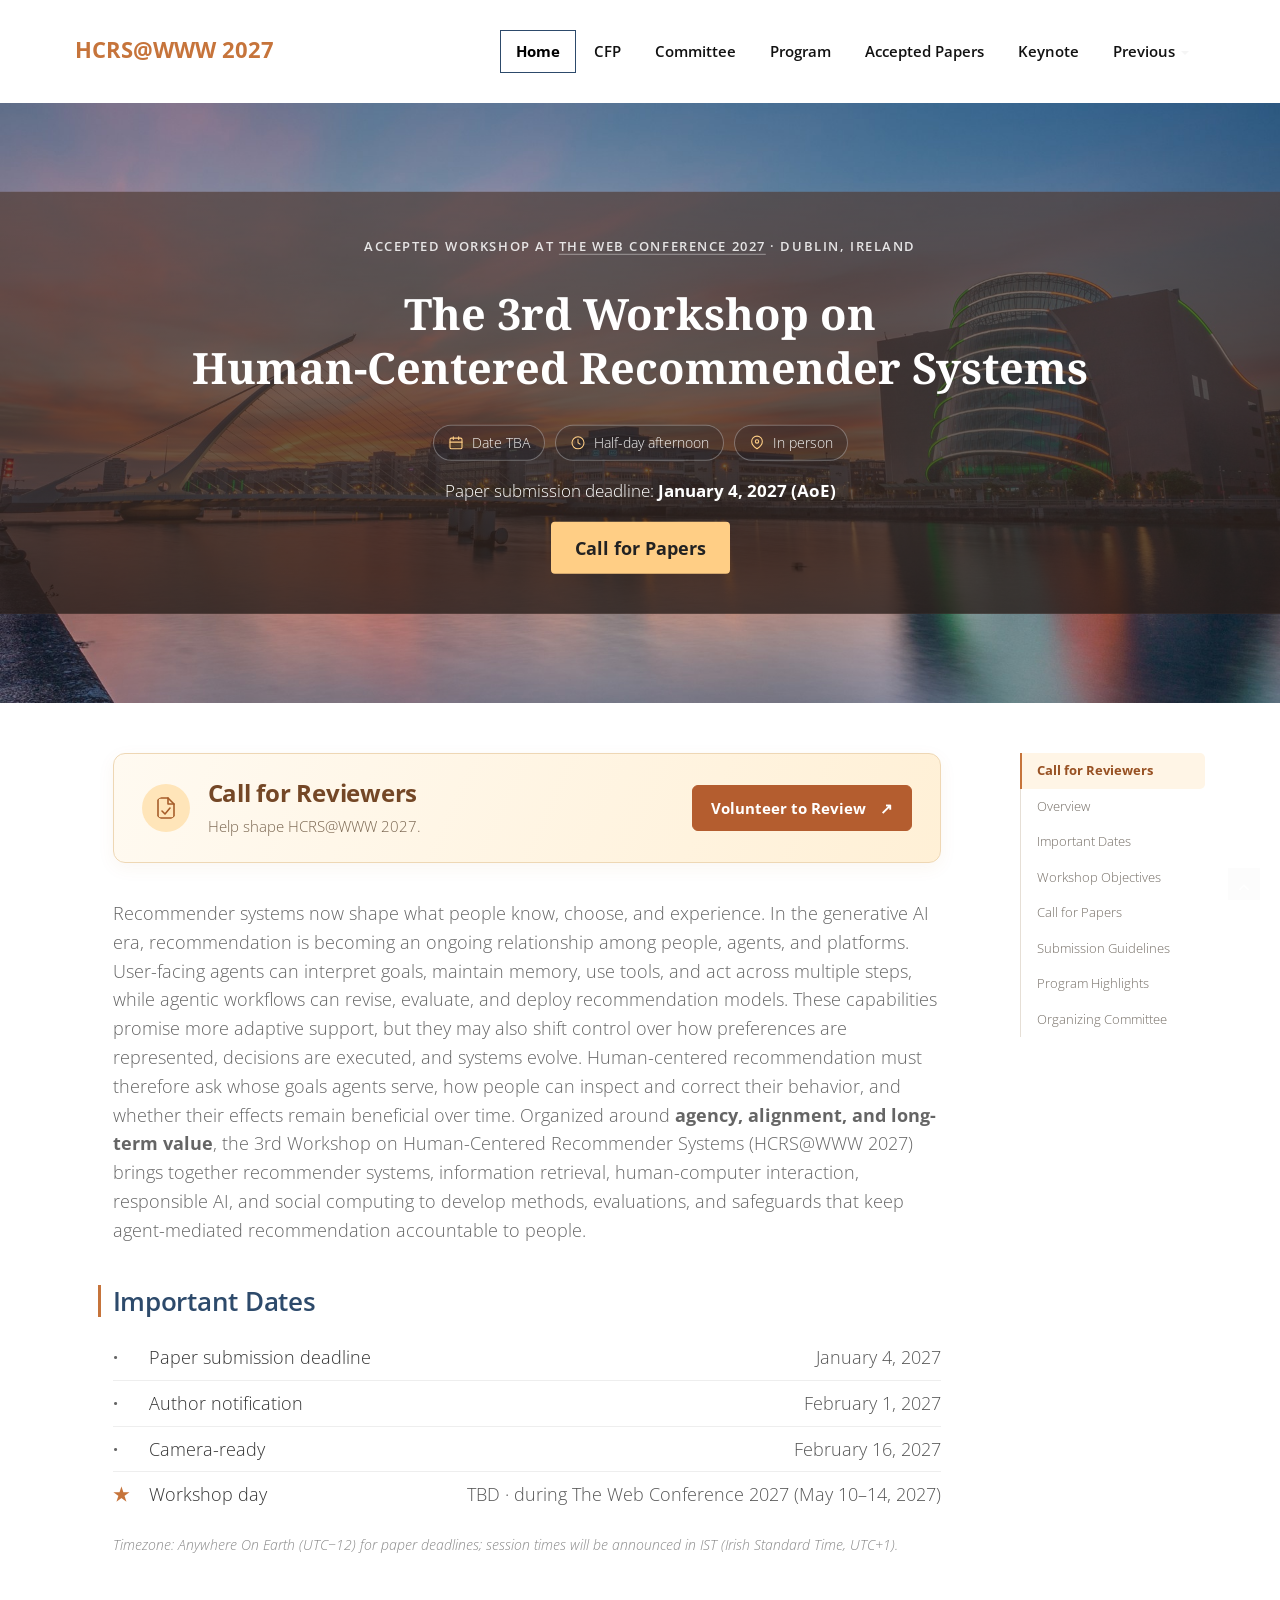
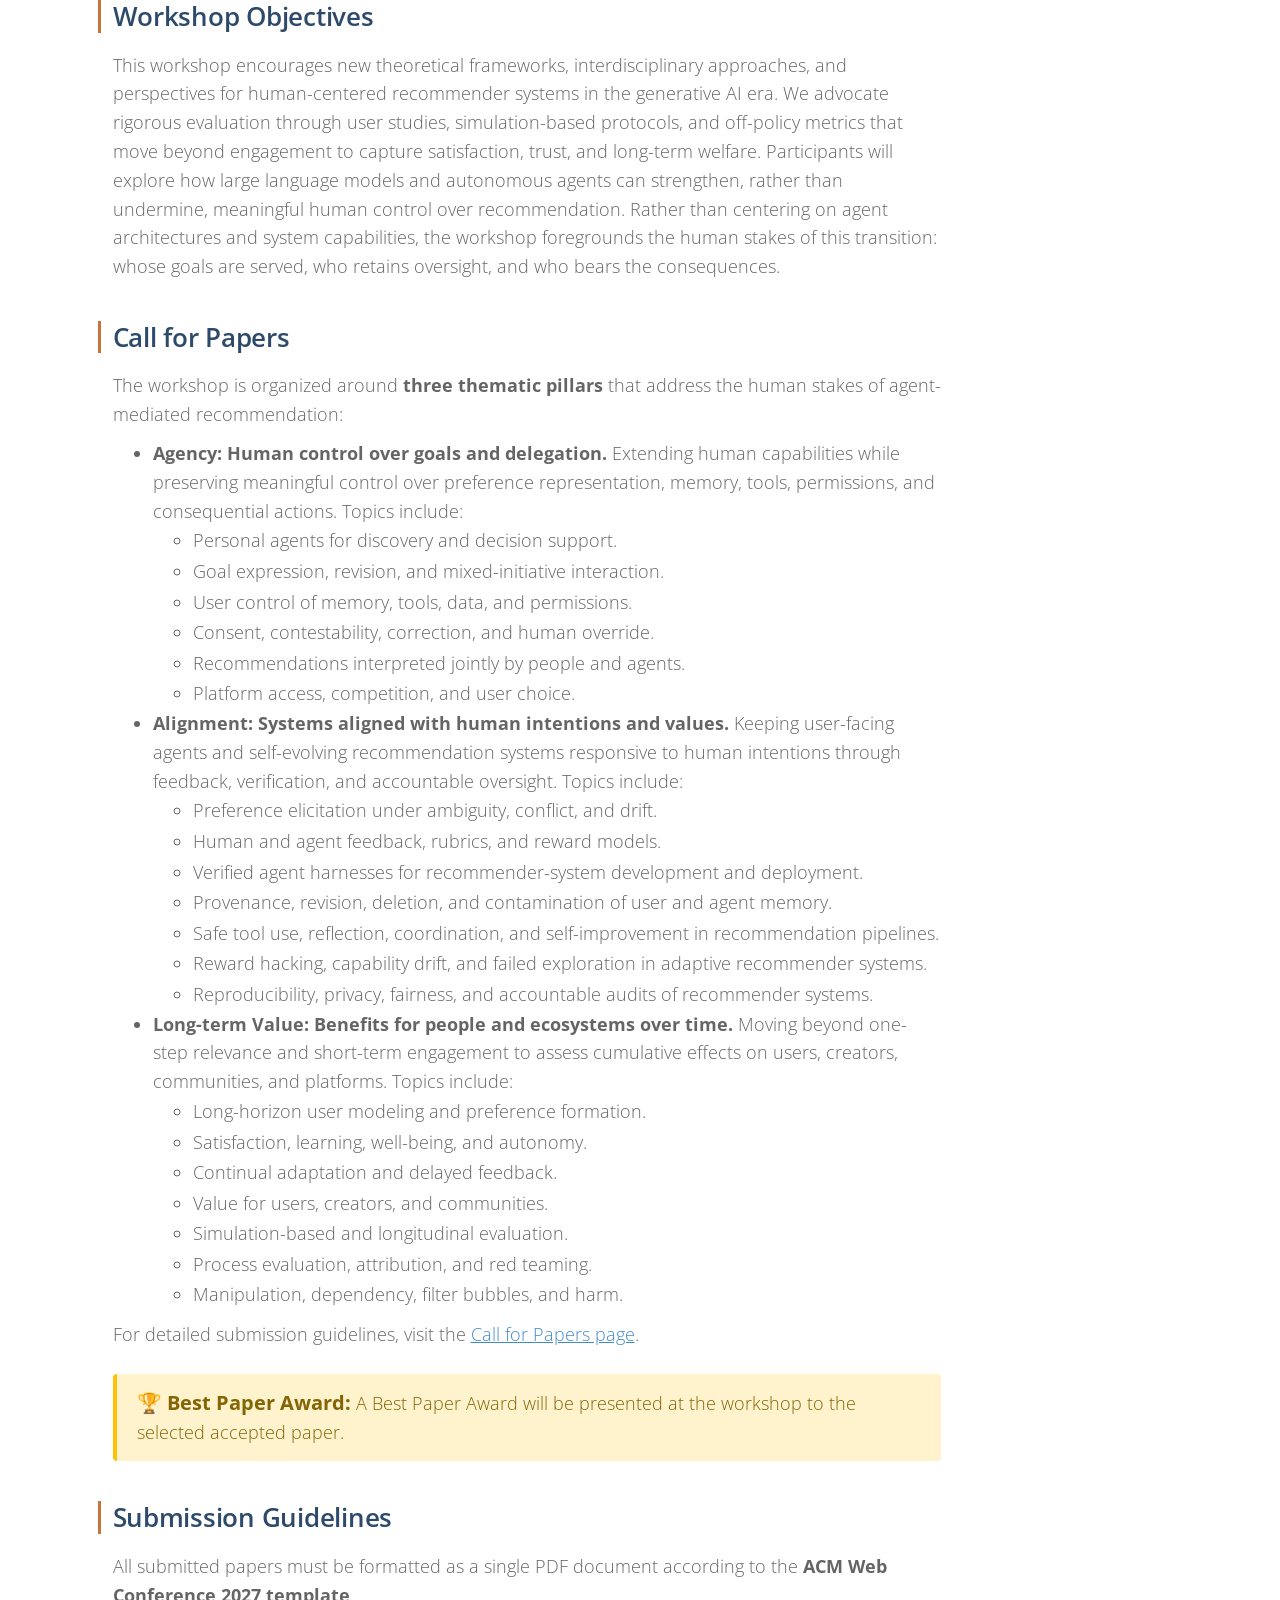
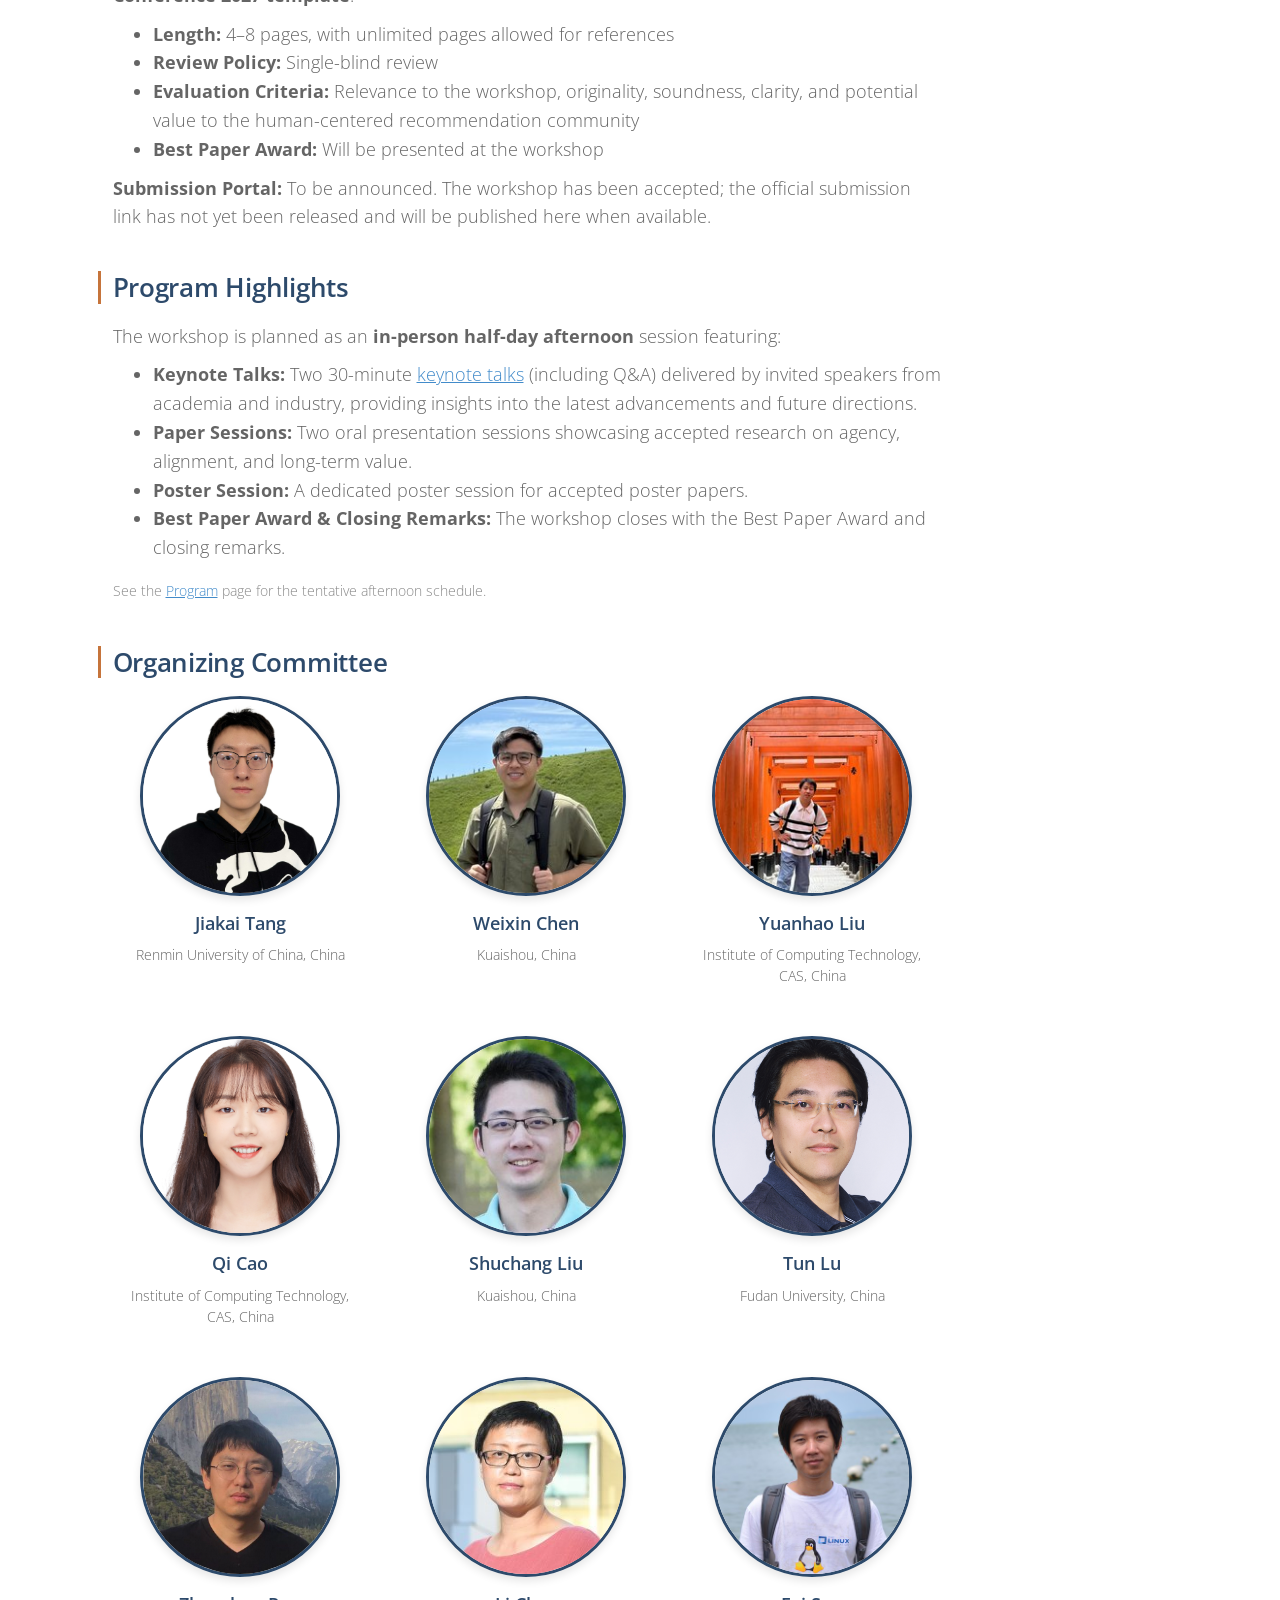
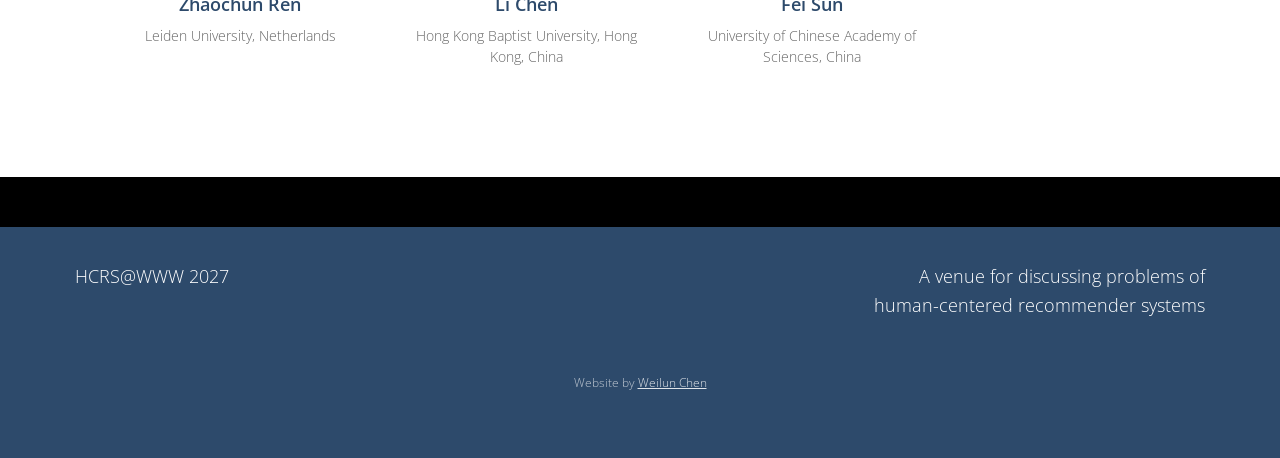
==== commit 2b5c1fd1: "Use uppercase CFP in navigation labels" ====
--- a/index.html
+++ b/index.html
@@ -46,7 +46,7 @@
 					<div class="navbar-collapse collapse ">
 						<ul class="nav navbar-nav">
 							<li class="active"><a href="index.html">Home</a></li>
-							<li><a href="cfp.html">CfP</a></li>
+							<li><a href="cfp.html">CFP</a></li>
 							<li><a href="committee.html">Committee</a></li>
 
 							<li><a href="program.html">Program</a></li>
--- a/css/style.css
+++ b/css/style.css
@@ -228,17 +228,17 @@
 }
 
 header ul.nav li a {	
-	font-size:12px;
+	font-size:15px;
 	border:none;
-	font-weight:700;
-	text-transform:uppercase;
+	font-weight:600;
+	text-transform:none;
 }
 
 header ul.nav li ul li a {	
-	font-size:12px;
+	font-size:14px;
 	border:none;
-	font-weight:300;
-	text-transform:uppercase;
+	font-weight:400;
+	text-transform:none;
 }
 
 
@@ -1656,6 +1656,43 @@
 	}	
 }
 
+@media (max-width: 991px) {
+	header .navbar-collapse.in {
+		max-height: calc(100vh - 110px);
+		overflow-y: auto !important;
+	}
+}
+
+@media (min-width: 768px) and (max-width: 991px) {
+	header .navbar-header {
+		float: none;
+	}
+	header .navbar-toggle {
+		display: block;
+	}
+	header .navbar-collapse.collapse {
+		display: none !important;
+	}
+	header .navbar-collapse.collapse.in {
+		display: block !important;
+	}
+	header .navbar-collapse ul.navbar-nav {
+		float: none;
+		margin: 18px 0 0;
+	}
+	header .navbar-nav > li {
+		float: none;
+		padding: 3px 0;
+	}
+	header .navbar-nav .open .dropdown-menu {
+		position: static;
+		float: none;
+		width: auto;
+		background: transparent;
+		box-shadow: none;
+	}
+}
+
 @media (max-width: 767px) {
 
   body {
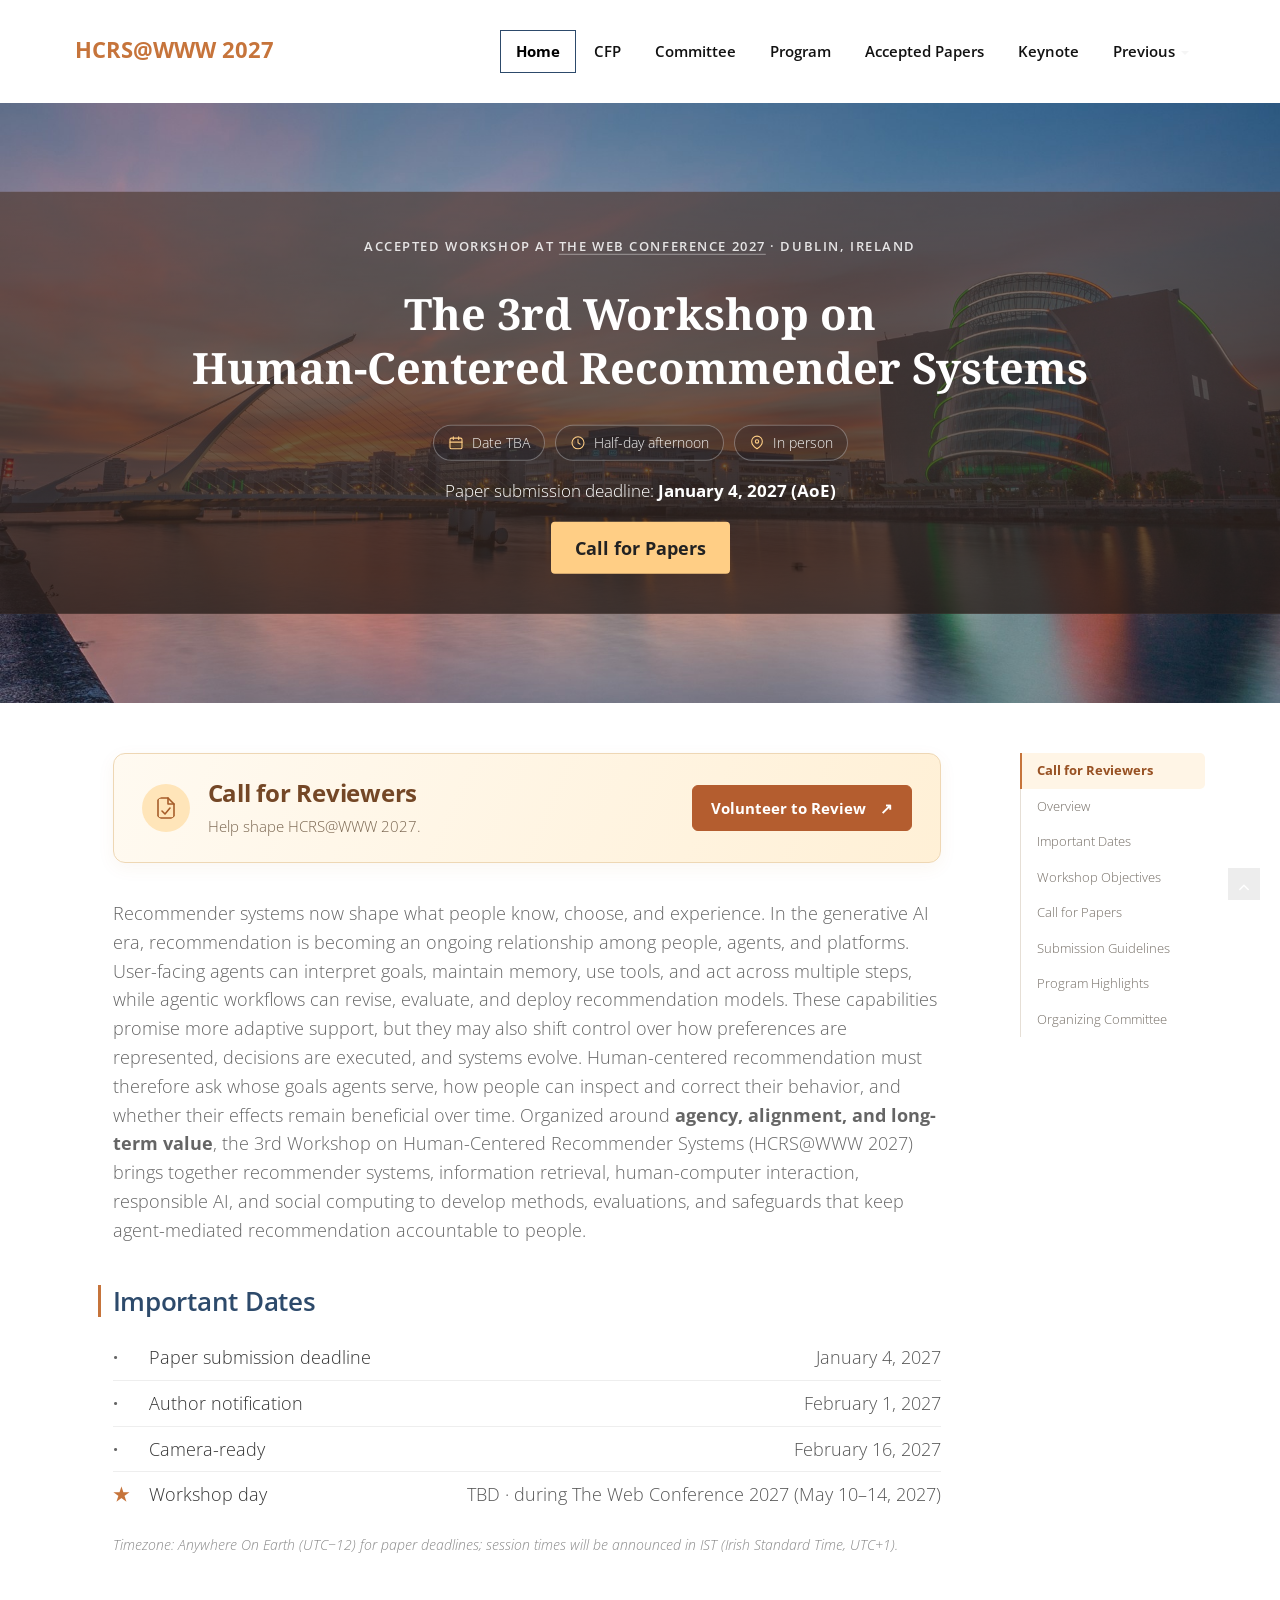
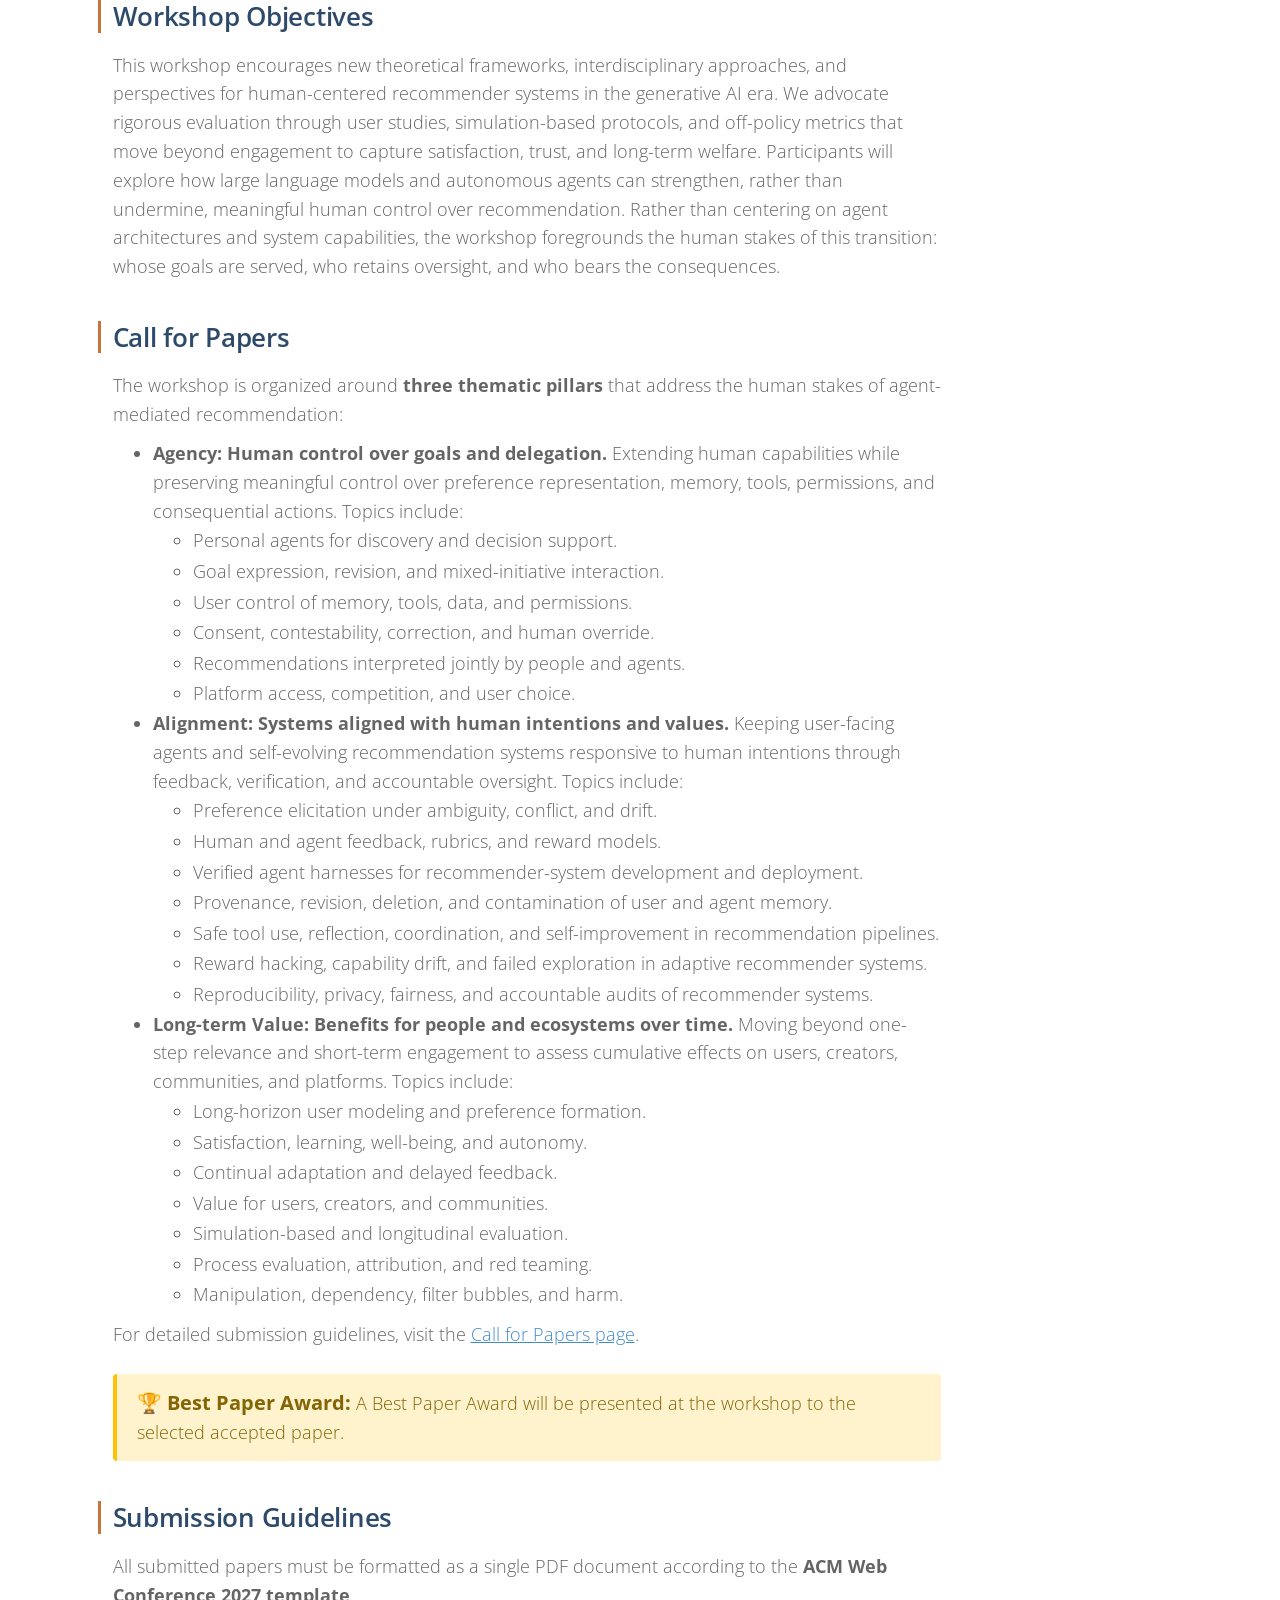
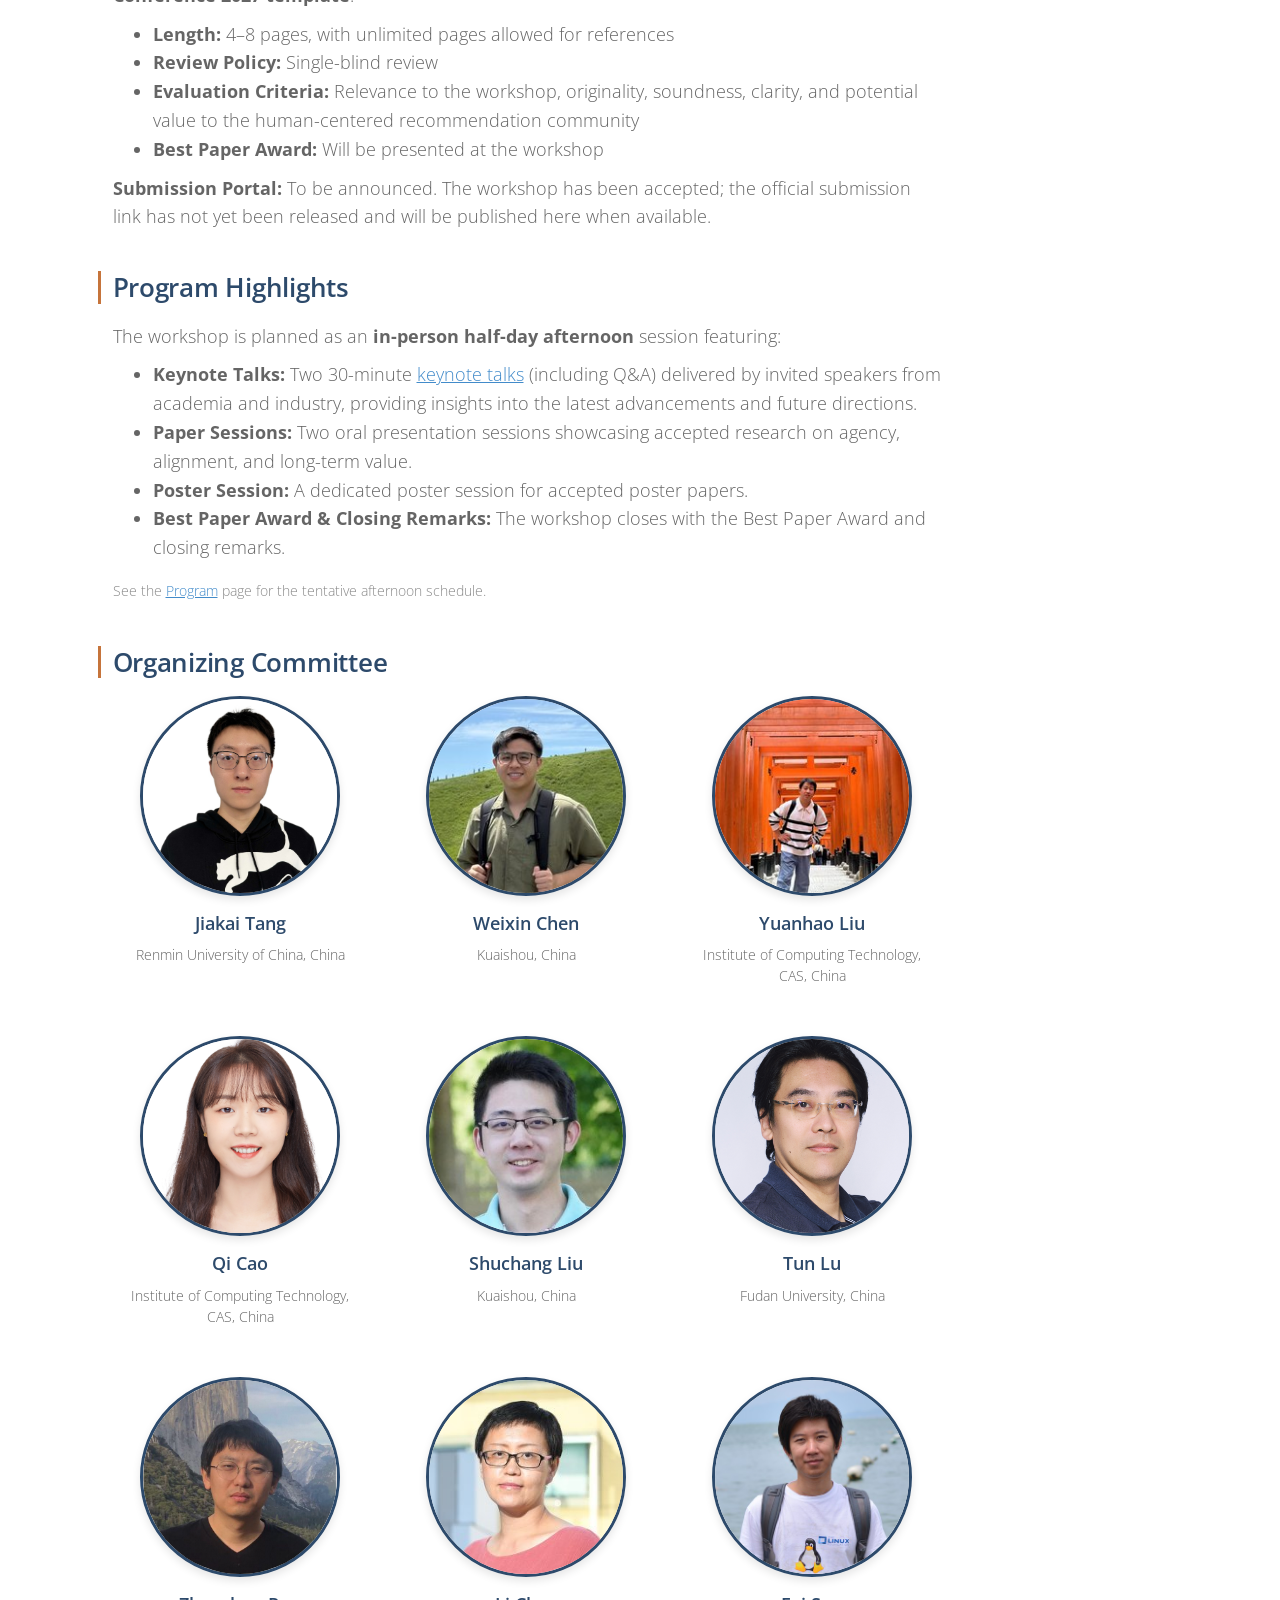
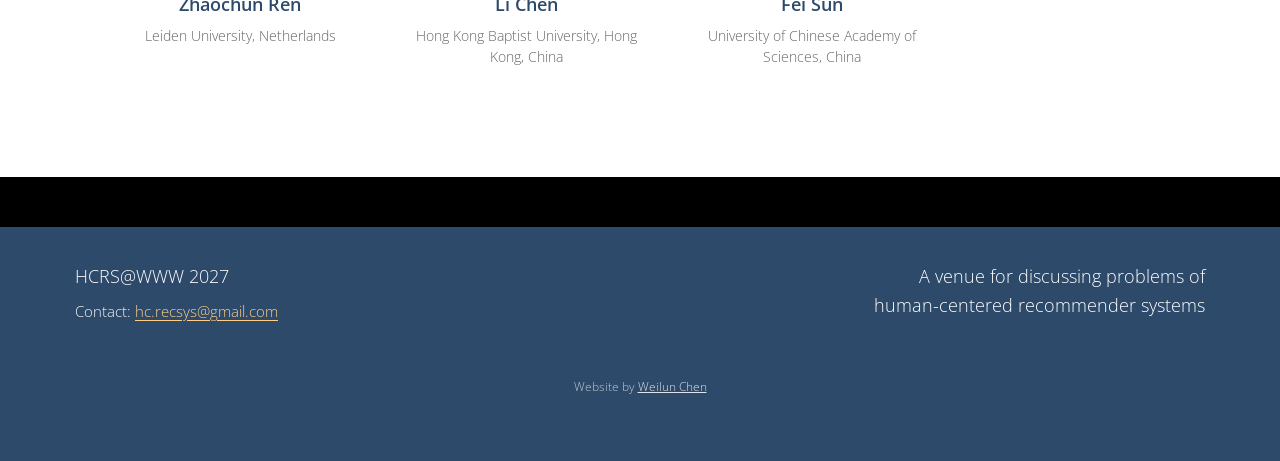
==== commit e897d249: "Add official workshop contact email to all page footers" ====
--- a/index.html
+++ b/index.html
@@ -494,8 +494,11 @@
 			<div class=" row">
 					<div class="col-lg-6">
 						<div class="copyright">
-							<p style="margin: 0; padding: 20px 0; font-size: 18px; color: #fff;">
+							<p style="margin: 0; padding: 20px 0 8px; font-size: 18px; color: #fff;">
 								HCRS@WWW 2027
+							</p>
+							<p style="margin: 0; padding: 0 0 20px; font-size: 15px; line-height: 1.6;">
+								Contact: <a href="mailto:hc.recsys@gmail.com" style="color: #FFCE85; text-decoration: underline; text-underline-offset: 3px;">hc.recsys@gmail.com</a>
 							</p>
 						</div>
 					</div>
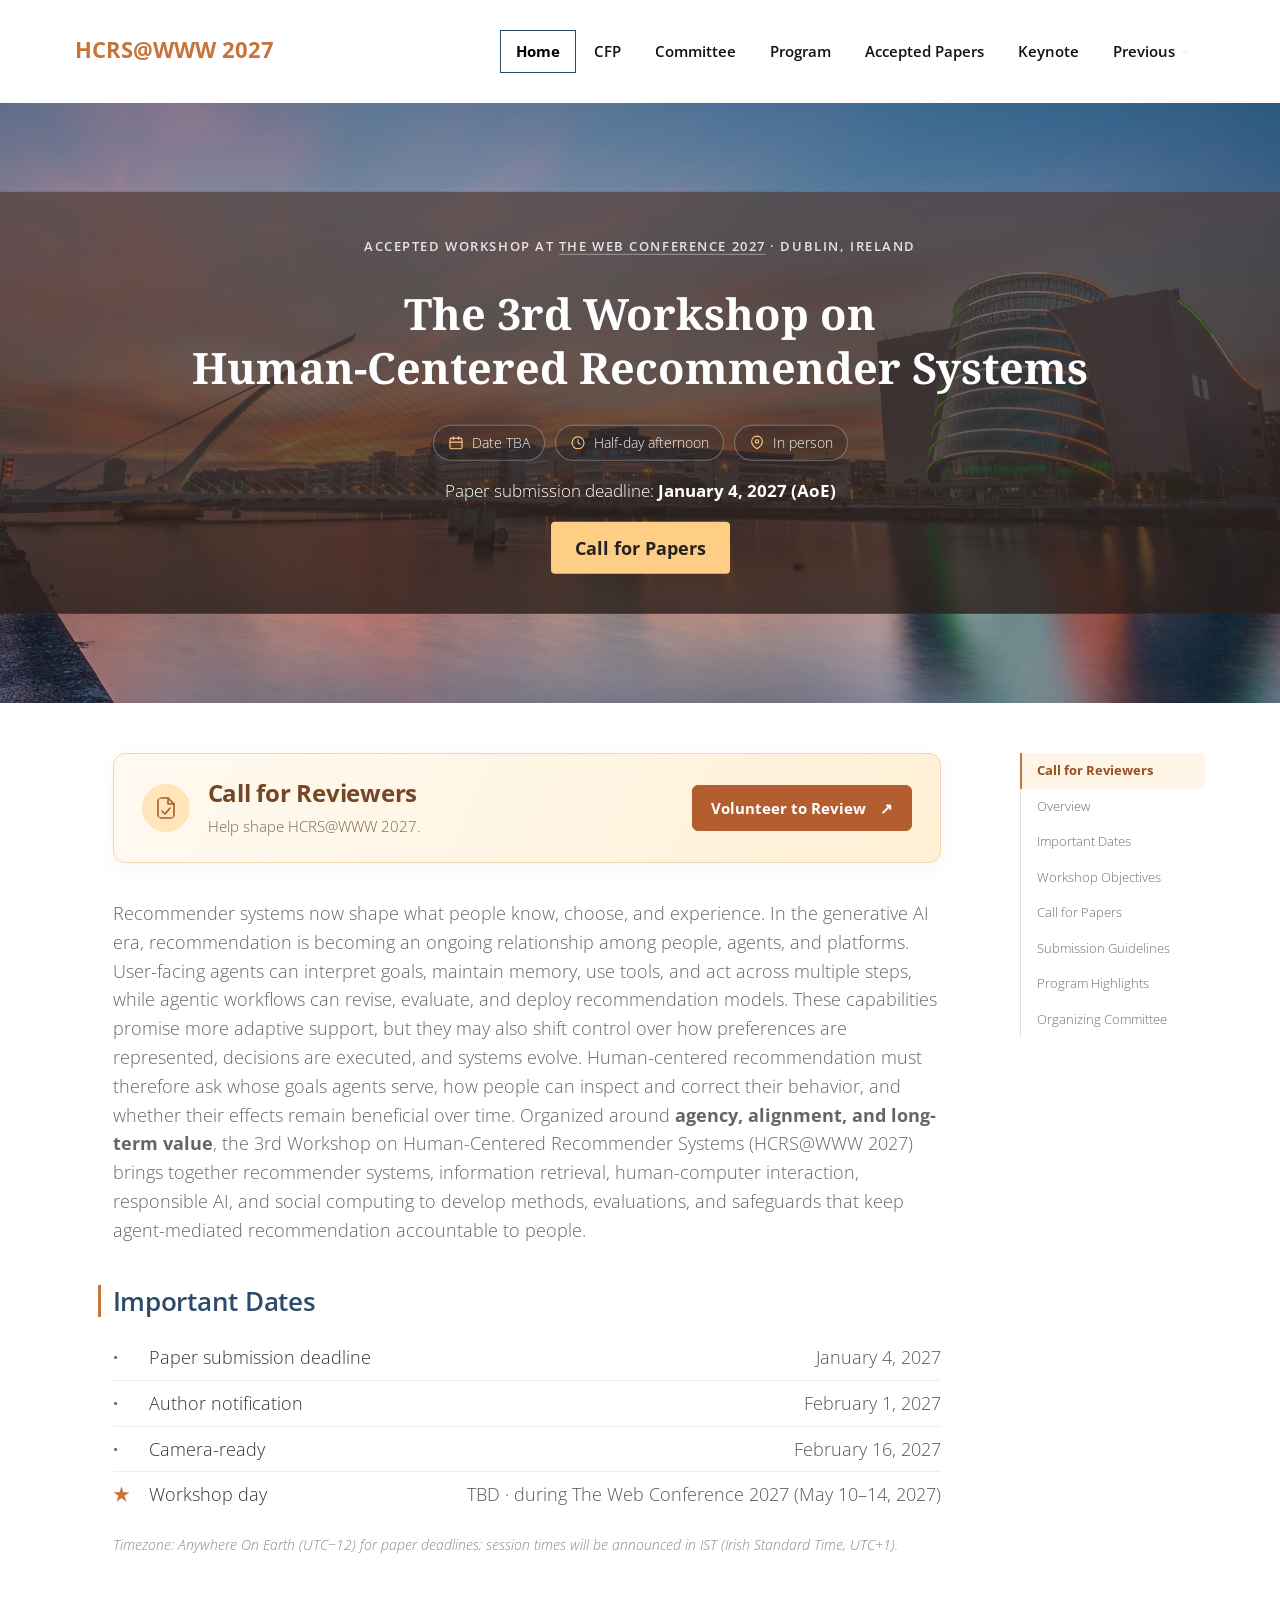
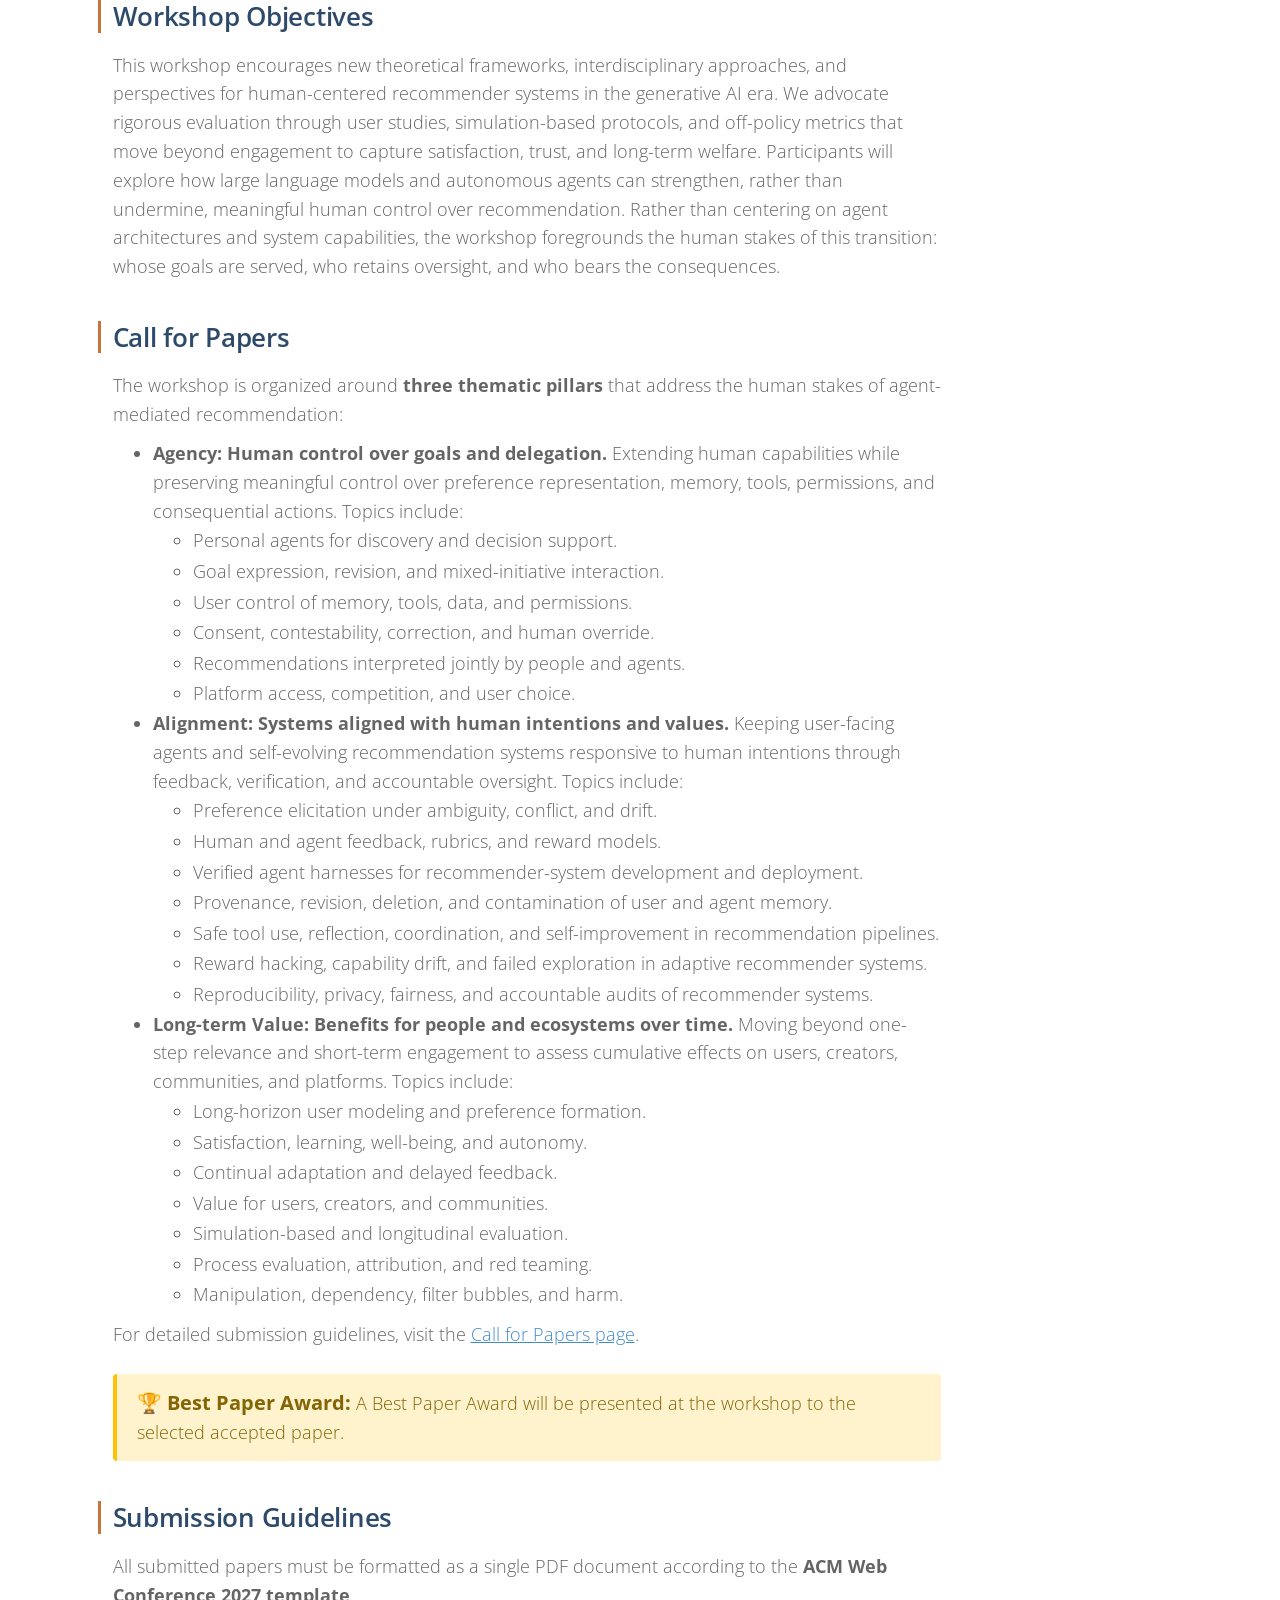
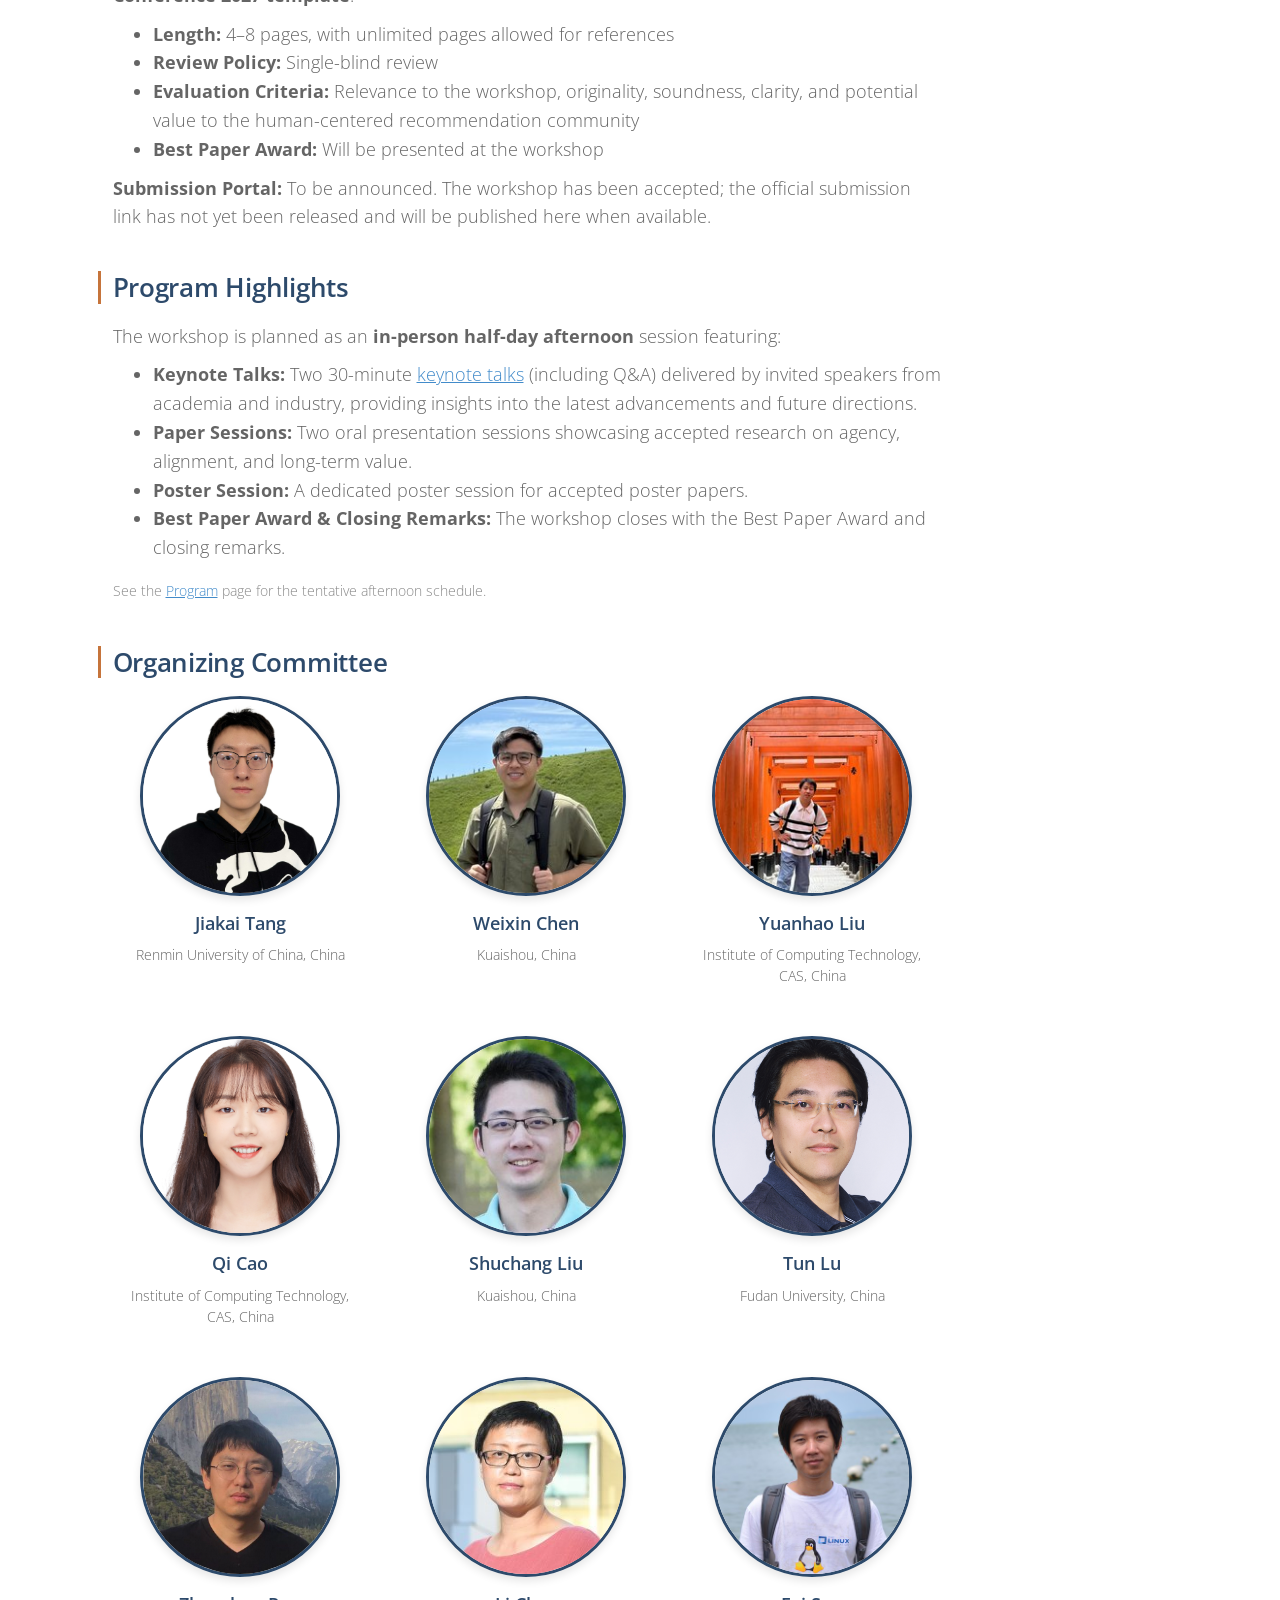
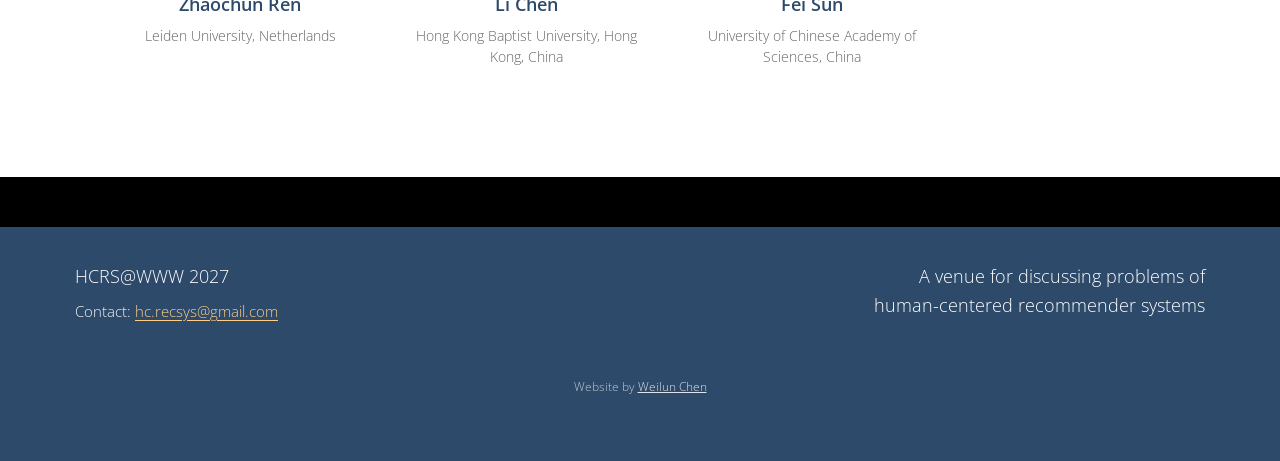
==== commit 0ea46ed2: "Update Jiakai Tang personal homepage link" ====
--- a/index.html
+++ b/index.html
@@ -392,7 +392,7 @@
 							<div class="row" style="margin-bottom: 10px;">
 								<div class="col-md-4">
 									<div class="committee-member">
-										<a href="https://scholar.google.com/citations?user=7kB-4sEAAAAJ&amp;hl=en" target="_blank">
+										<a href="https://tangjiakai.github.io/" target="_blank">
 											<img src="tjk.png" alt="Jiakai Tang" class="committee-photo" onerror="this.src='img/avatar.png'">
 											<div class="committee-name">Jiakai Tang</div>
 											<div class="committee-affiliation">Renmin University of China, China</div>
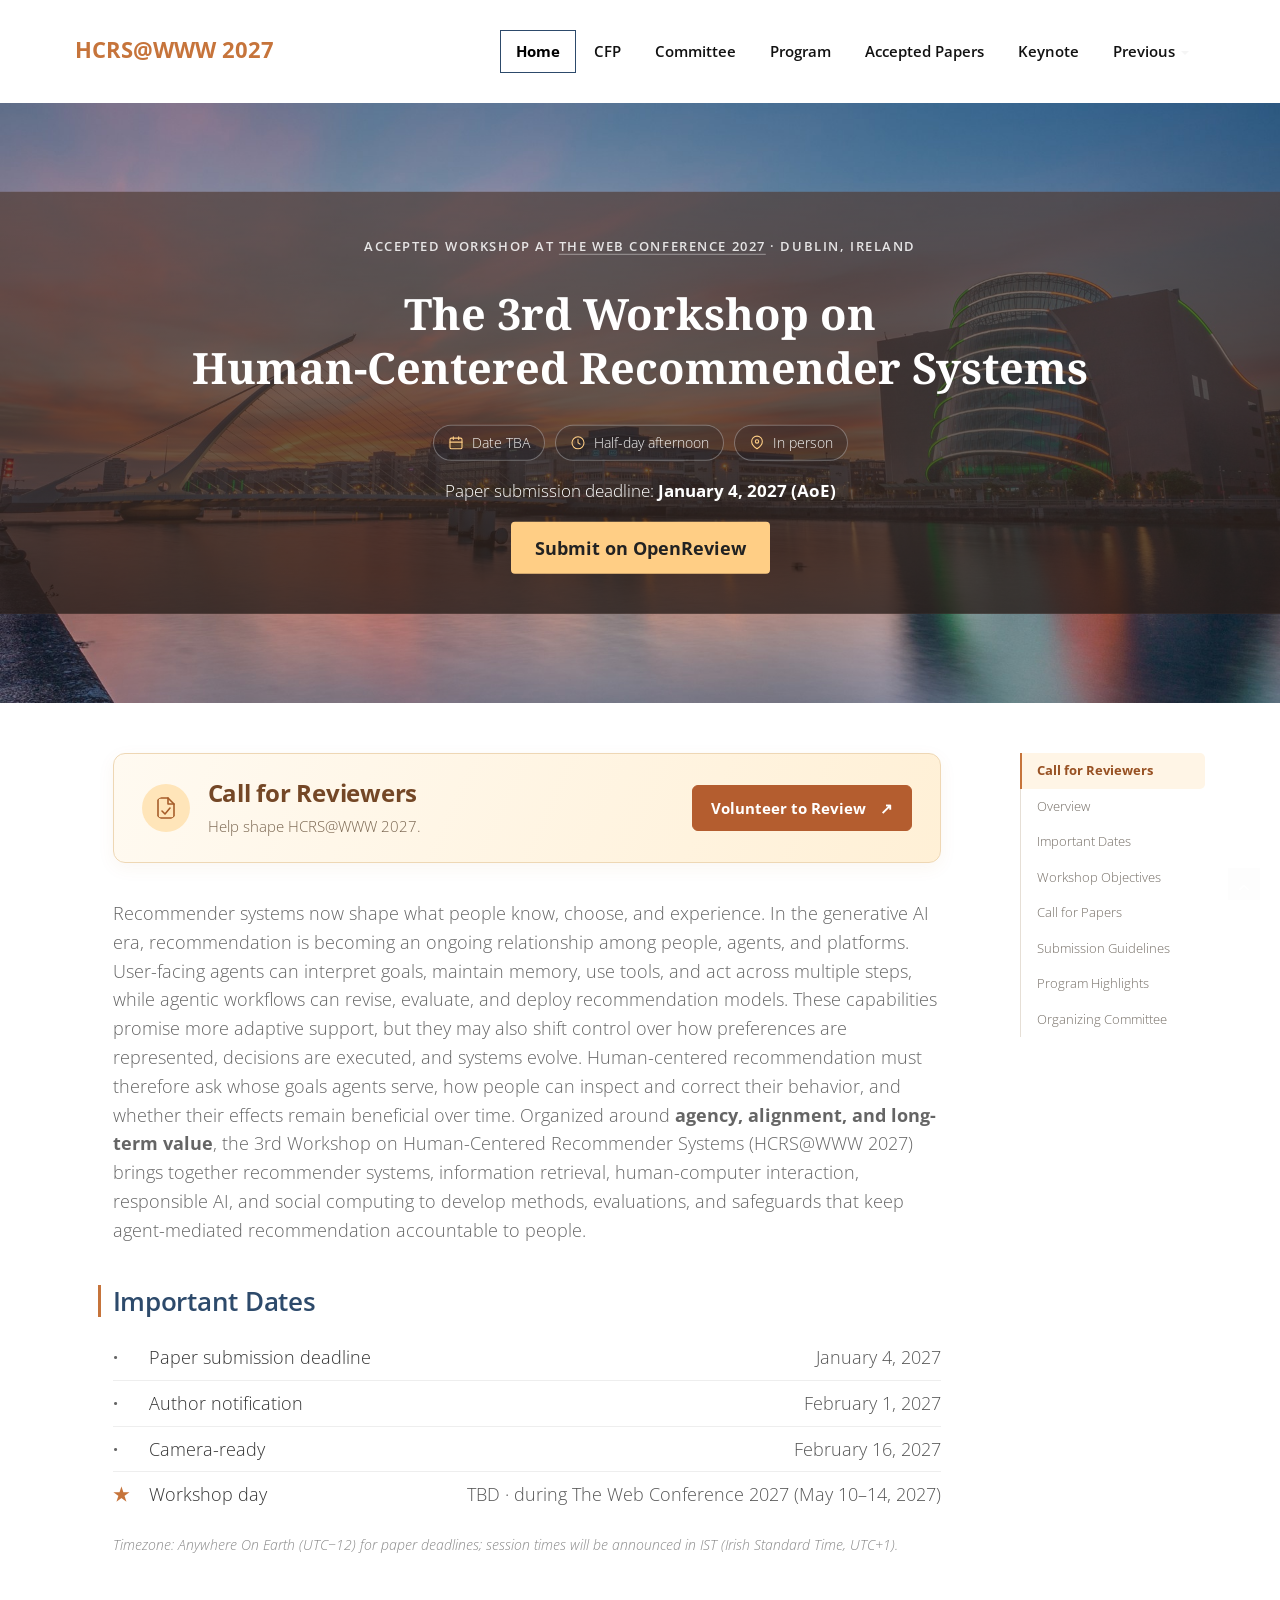
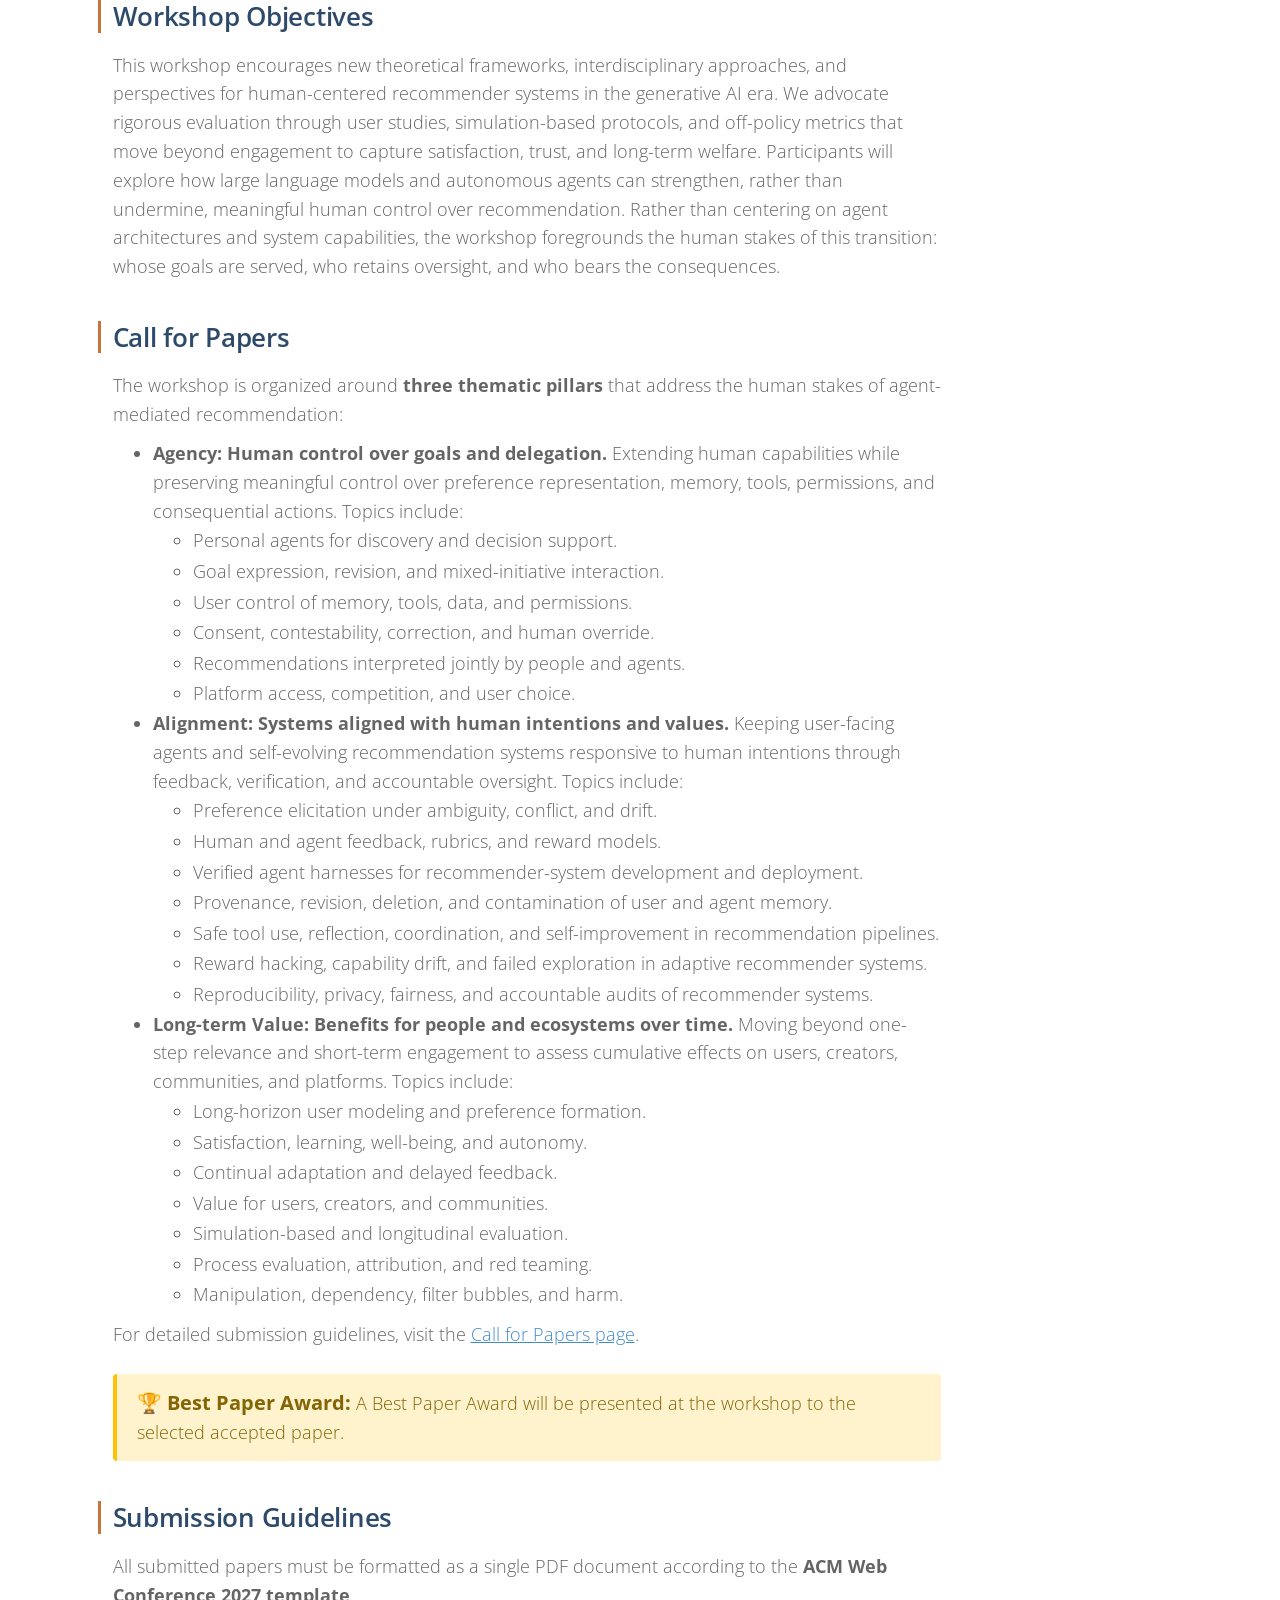
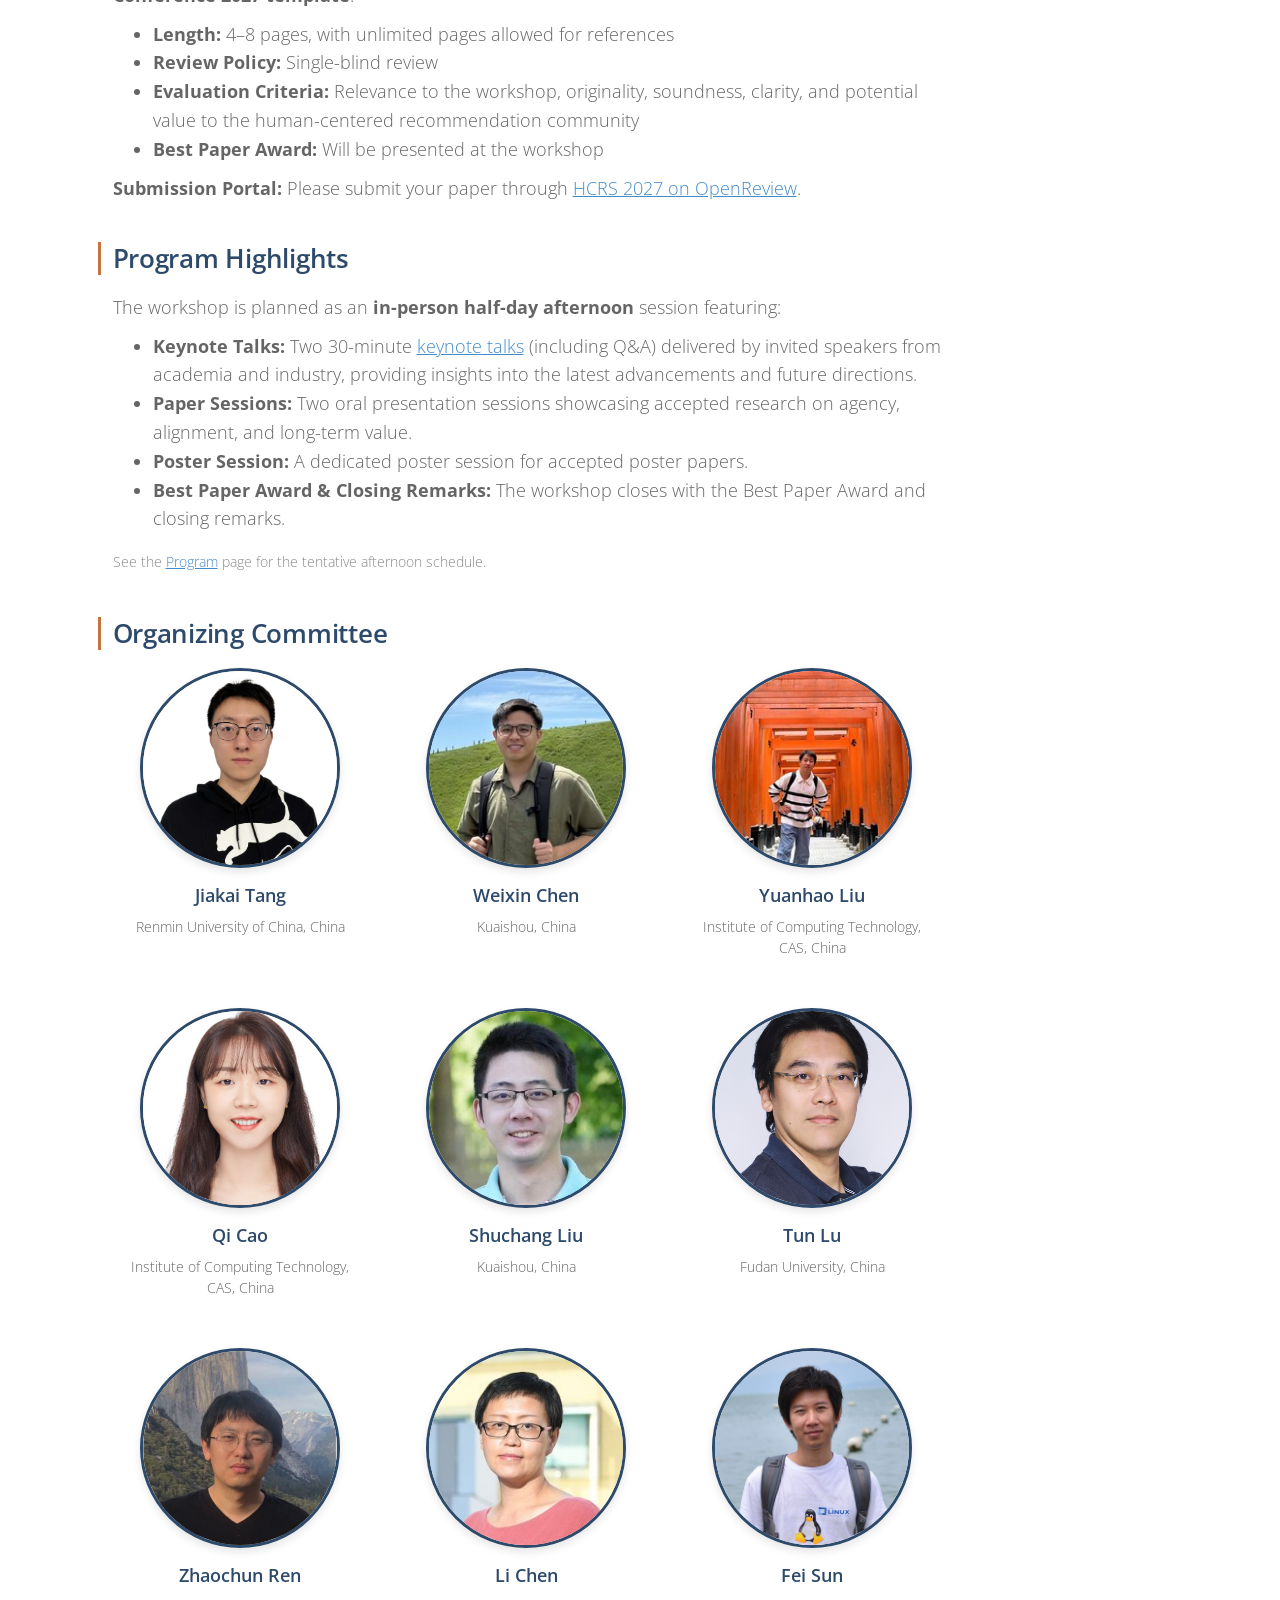
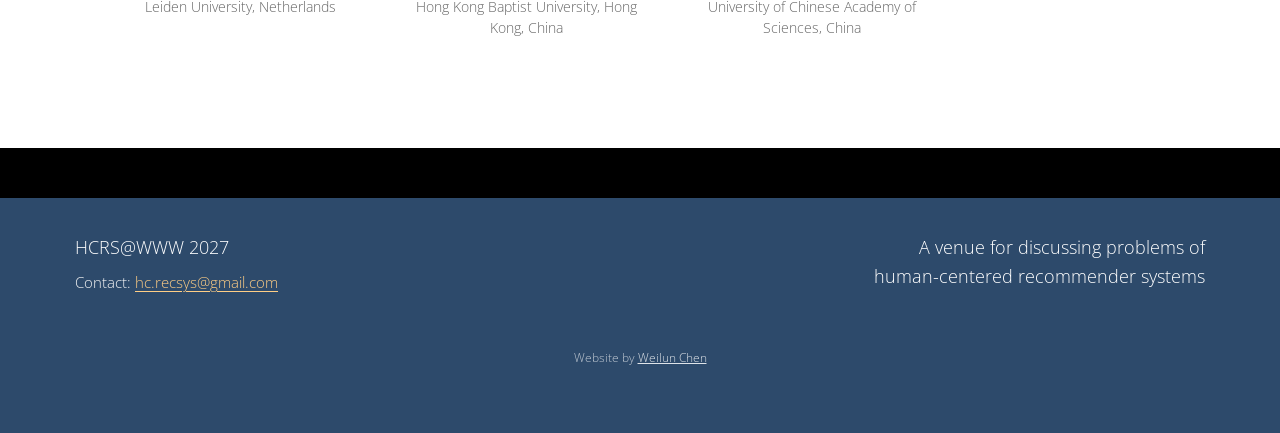
==== commit 2cabd525: "Add official HCRS 2027 OpenReview submission links" ====
--- a/index.html
+++ b/index.html
@@ -92,7 +92,7 @@
 							</li>
 						</ul>
 						<p class="hero-submission">Paper submission deadline: <strong>January 4, 2027 (AoE)</strong></p>
-						<a class="hero-cta" href="cfp.html">Call for Papers</a>
+						<a class="hero-cta" href="https://openreview.net/group?id=ACM.org/TheWebConf/2027/Workshop/HCRS">Submit on OpenReview</a>
 					</div>
 				</div>
 			</div>
@@ -290,9 +290,8 @@
 								<li><strong>Best Paper Award:</strong> Will be presented at the workshop</li>
 							</ul>
 							<p>
-								<strong>Submission Portal:</strong> To be announced. The workshop
-								has been accepted; the official submission link has not yet been
-								released and will be published here when available.
+								<strong>Submission Portal:</strong> Please submit your paper through
+								<a href="https://openreview.net/group?id=ACM.org/TheWebConf/2027/Workshop/HCRS" style="text-decoration: underline;">HCRS 2027 on OpenReview</a>.
 							</p>
 						</div>
 
